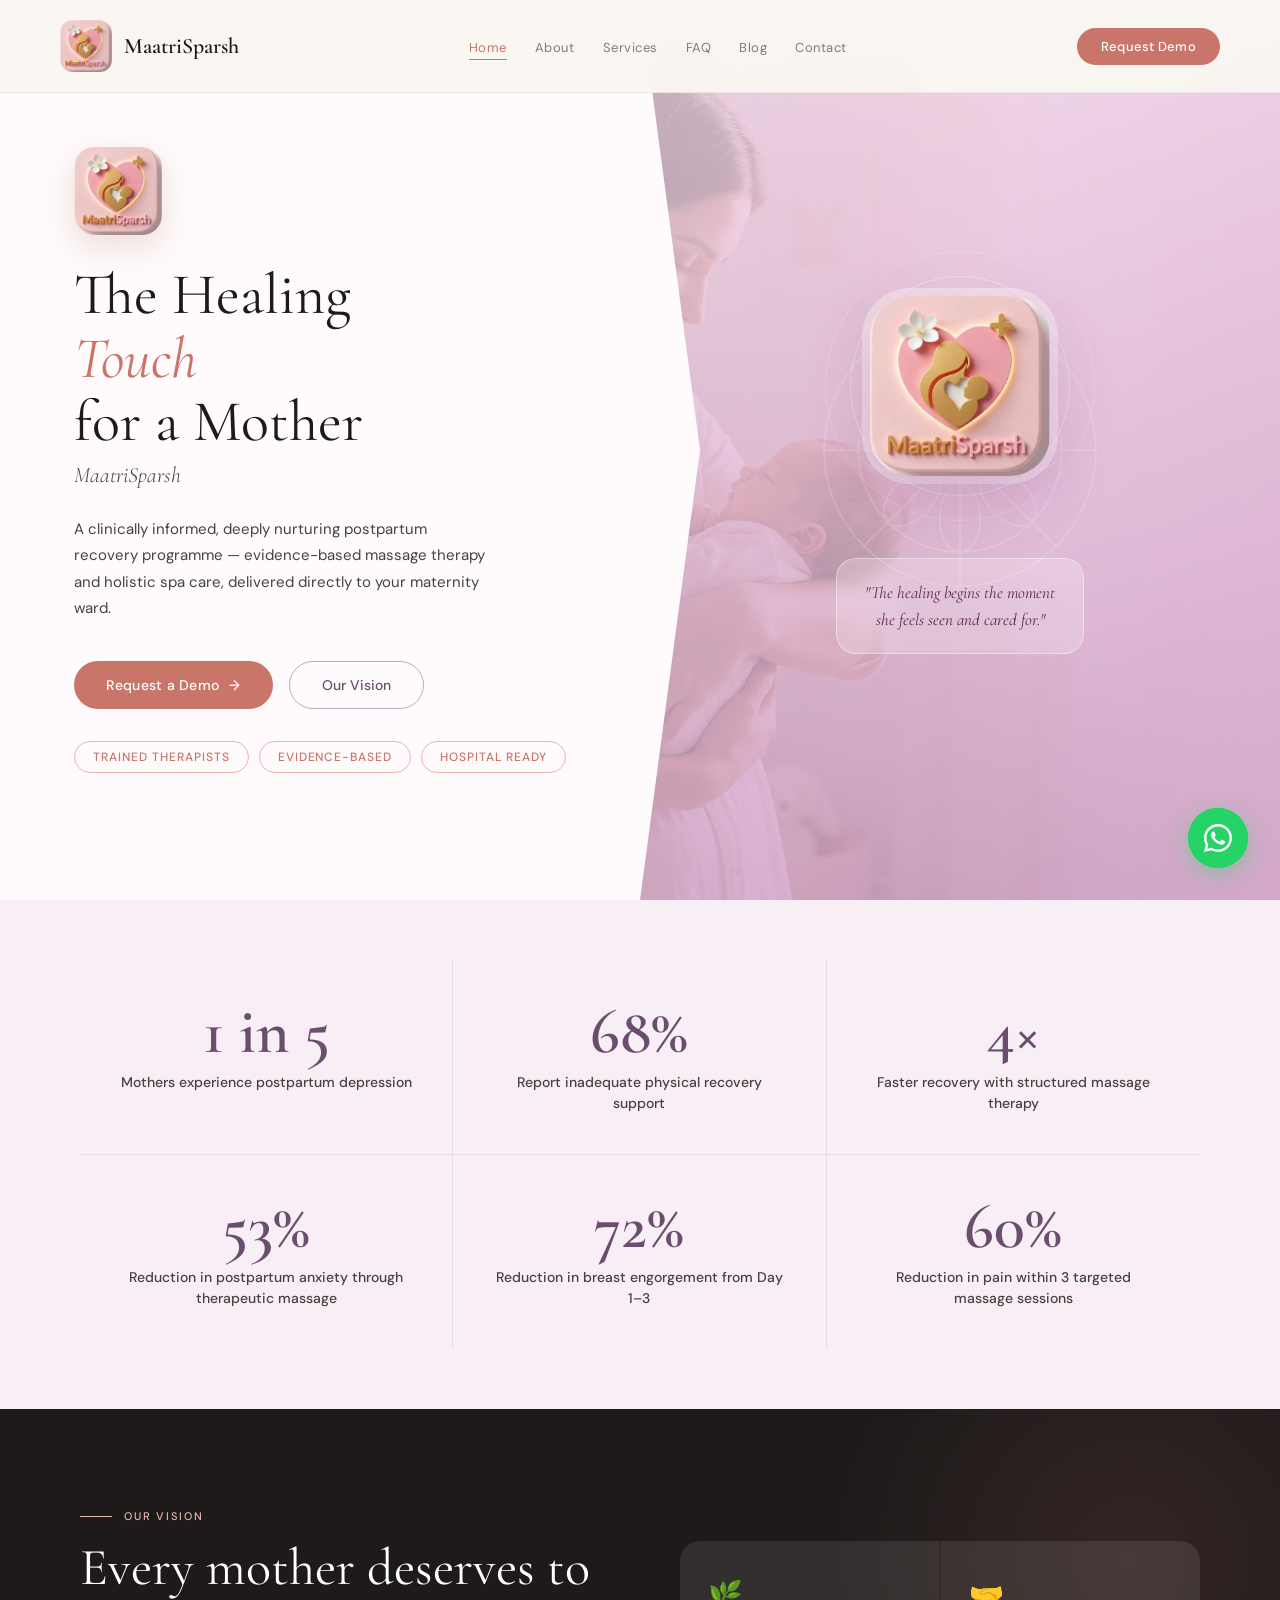
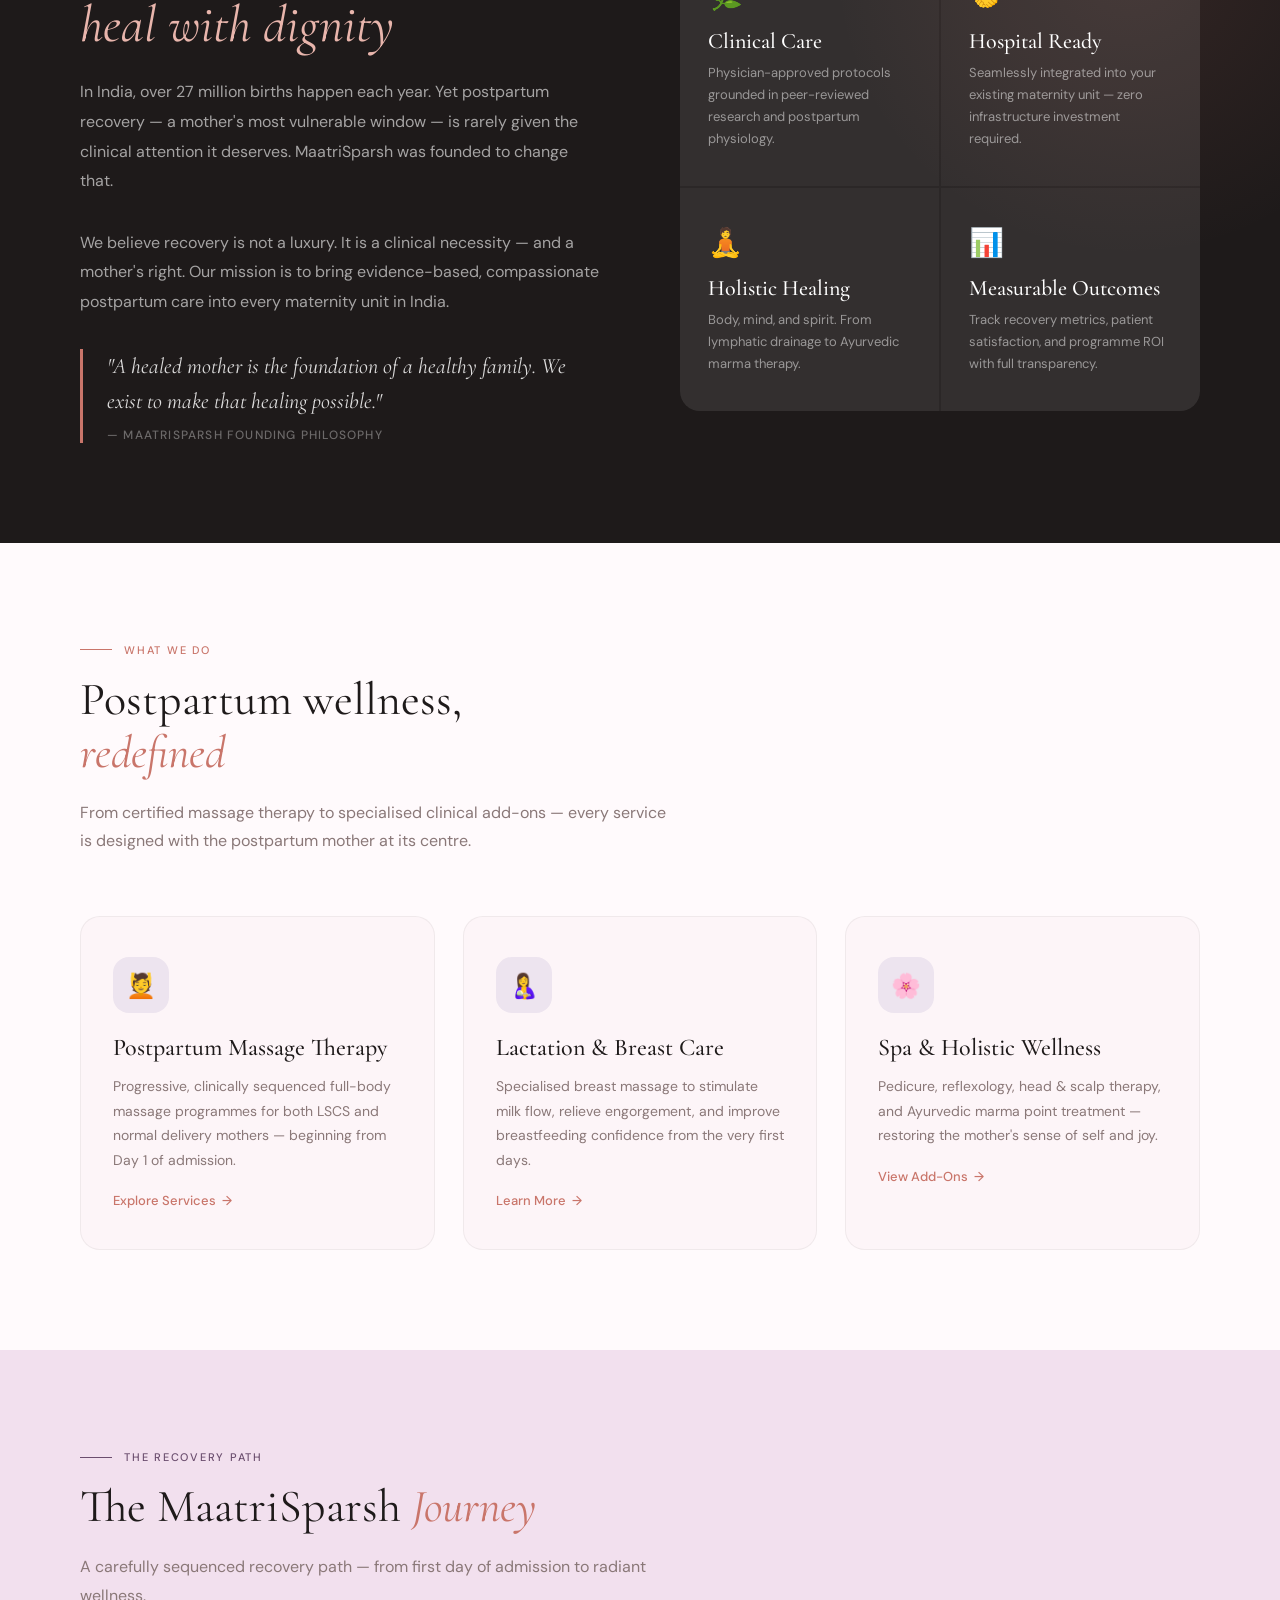
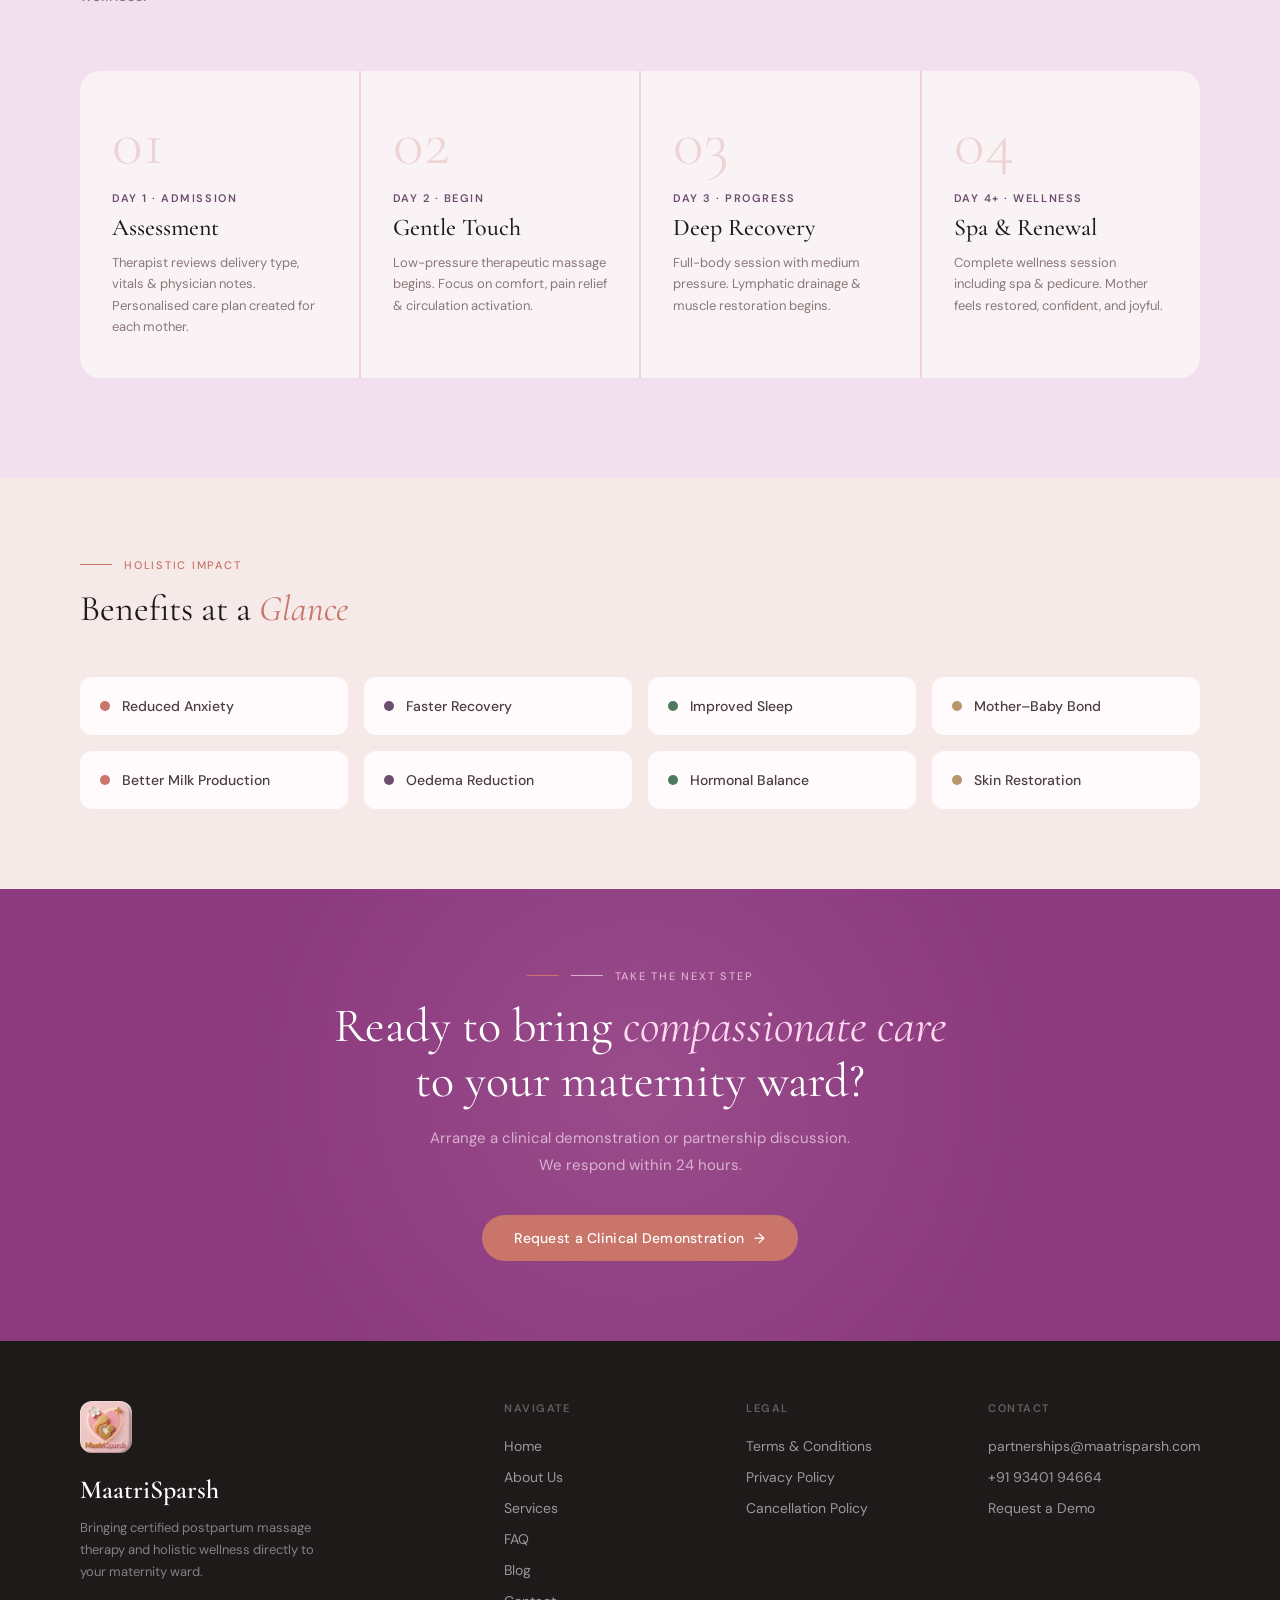
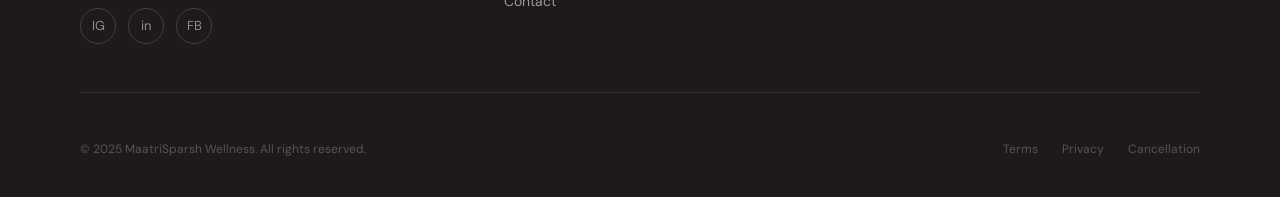
==== index.html @ 027df2d5 "added new  pages, contact, social media,FAQ, blog, etc 19-04-2026" ====
<!DOCTYPE html>
<html lang="en">
<head>
<meta charset="UTF-8">
<meta name="viewport" content="width=device-width, initial-scale=1.0">
<meta name="description" content="MaatriSparsh brings certified postpartum massage therapy to your maternity ward. Evidence-based, physician-approved, hospital-ready.">
<title>MaatriSparsh — The Healing Touch for a Mother</title>
<link href="https://fonts.googleapis.com/css2?family=Cormorant+Garamond:ital,wght@0,300;0,400;0,500;0,600;1,300;1,400&family=DM+Sans:wght@300;400;500&display=swap" rel="stylesheet">
<link rel="stylesheet" href="shared.css">
<style>
  /* ─── HERO ─── */
  .hero {
    min-height: 100vh;
    display: grid;
    grid-template-columns: 1fr 1fr;
    position: relative;
    overflow: hidden;
  }

  .hero-left {
    background: var(--warm-white);
    display: flex;
    align-items: center;
    justify-content: center;
    padding: 100px 60px 80px;
    position: relative;
    z-index: 2;
  }

  .hero-left::after {
    content: '';
    position: absolute;
    right: -60px; top: 0;
    width: 120px; height: 100%;
    background: var(--warm-white);
    clip-path: polygon(0 0, 50% 0, 100% 50%, 50% 100%, 0 100%);
    z-index: 3;
  }

  .hero-right {
    background: linear-gradient(160deg, #F5DEF0 0%, #E8C8E0 40%, #D4A8CC 100%);
    position: relative;
    overflow: hidden;
    display: flex;
    align-items: center;
    justify-content: center;
  }

  .hero-right-photo {
    position: absolute; inset: 0;
    width: 100%; height: 100%;
    object-fit: cover;
    object-position: center top;
    opacity: 0.22;
    mix-blend-mode: multiply;
  }

  .hero-right-content {
    position: relative;
    z-index: 2;
    display: flex;
    flex-direction: column;
    align-items: center;
    justify-content: center;
    gap: 32px;
    padding: 60px 40px;
    text-align: center;
  }

  .hero-logo-showcase {
    position: relative;
    display: flex;
    align-items: center;
    justify-content: center;
    width: 280px; height: 280px;
  }

  .hero-logo-large {
    width: 180px; height: 180px;
    border-radius: 40px;
    object-fit: cover;
    position: relative; z-index: 3;
    box-shadow: 0 20px 60px rgba(139,58,126,0.3), 0 0 0 8px rgba(255,255,255,0.4);
    animation: breathe 4s ease-in-out infinite;
  }

  .hero-logo-ring {
    position: absolute;
    border-radius: 50%;
    border: 1px solid rgba(255,255,255,0.35);
    animation: breathe 4s ease-in-out infinite;
  }
  .ring-1 { width: 220px; height: 220px; animation-delay: 0.5s; }
  .ring-2 { width: 270px; height: 270px; border-color: rgba(255,255,255,0.18); animation-delay: 1s; }

  .hero-logo-glow {
    position: absolute;
    width: 200px; height: 200px;
    border-radius: 50%;
    background: rgba(255,255,255,0.2);
    filter: blur(20px);
    z-index: 1;
  }

  @keyframes breathe {
    0%, 100% { transform: scale(1); }
    50% { transform: scale(1.04); }
  }

  .hero-right-quote {
    background: rgba(255,255,255,0.22);
    border: 1px solid rgba(255,255,255,0.4);
    border-radius: 20px;
    padding: 20px 28px;
    max-width: 320px;
    backdrop-filter: blur(8px);
  }

  .hero-icon-text {
    font-family: 'Cormorant Garamond', serif;
    font-size: 17px;
    font-style: italic;
    color: rgba(80,20,70,0.9);
    line-height: 1.6;
  }

  .hero-floral-deco {
    position: absolute;
    width: 340px; height: 340px;
    top: 50%; left: 50%;
    transform: translate(-50%, -50%);
    pointer-events: none;
    animation: spin-slow 40s linear infinite;
    z-index: 1;
  }

  @keyframes spin-slow {
    from { transform: translate(-50%, -50%) rotate(0deg); }
    to   { transform: translate(-50%, -50%) rotate(360deg); }
  }

  .hero-badge {
    display: inline-flex;
    align-items: center;
    gap: 8px;
    background: var(--gold-light);
    border: 1px solid var(--gold);
    border-radius: 100px;
    padding: 6px 16px;
    font-size: 11px;
    font-weight: 500;
    letter-spacing: 0.12em;
    text-transform: uppercase;
    color: var(--gold);
    margin-bottom: 28px;
    opacity: 0;
    animation: fadeUp 0.8s 0.2s forwards;
  }

  .badge-dot {
    width: 6px; height: 6px;
    border-radius: 50%;
    background: var(--gold);
    animation: pulse-dot 2s ease-in-out infinite;
  }

  @keyframes pulse-dot {
    0%, 100% { opacity: 1; transform: scale(1); }
    50% { opacity: 0.5; transform: scale(0.7); }
  }

  .hero-title {
    font-family: 'Cormorant Garamond', serif;
    font-size: 58px;
    font-weight: 400;
    line-height: 1.1;
    color: var(--ink);
    margin-bottom: 8px;
    opacity: 0;
    animation: fadeUp 0.8s 0.4s forwards;
  }
  .hero-title em { font-style: italic; color: var(--rose); }

  .hero-subtitle {
    font-family: 'Cormorant Garamond', serif;
    font-size: 22px;
    font-weight: 300;
    font-style: italic;
    color: var(--ink-soft);
    margin-bottom: 28px;
    opacity: 0;
    animation: fadeUp 0.8s 0.6s forwards;
  }

  .hero-desc {
    font-size: 15px;
    line-height: 1.75;
    color: var(--ink-soft);
    max-width: 420px;
    margin-bottom: 40px;
    opacity: 0;
    animation: fadeUp 0.8s 0.8s forwards;
  }

  .hero-actions {
    display: flex;
    gap: 16px;
    flex-wrap: wrap;
    opacity: 0;
    animation: fadeUp 0.8s 0.9s forwards;
    margin-bottom: 32px;
  }

  .btn-primary {
    display: inline-flex;
    align-items: center;
    gap: 10px;
    background: var(--rose);
    color: white;
    border-radius: 100px;
    padding: 14px 32px;
    font-size: 14px;
    font-weight: 500;
    text-decoration: none;
    transition: all 0.3s;
    letter-spacing: 0.02em;
  }
  .btn-primary:hover {
    background: #b3635a;
    transform: translateY(-2px);
    box-shadow: 0 12px 32px rgba(201,117,106,0.35);
  }

  .btn-outline {
    display: inline-flex;
    align-items: center;
    gap: 10px;
    background: transparent;
    color: var(--plum);
    border: 1px solid var(--plum-mid);
    border-radius: 100px;
    padding: 14px 32px;
    font-size: 14px;
    font-weight: 500;
    text-decoration: none;
    transition: all 0.3s;
  }
  .btn-outline:hover {
    background: var(--plum-light);
    border-color: var(--plum);
  }

  .hero-tags {
    display: flex;
    gap: 10px;
    flex-wrap: wrap;
    opacity: 0;
    animation: fadeUp 0.8s 1s forwards;
  }

  .tag {
    border: 1px solid var(--rose-mid);
    border-radius: 100px;
    padding: 7px 18px;
    font-size: 12px;
    letter-spacing: 0.08em;
    color: var(--rose);
    font-weight: 500;
    text-transform: uppercase;
  }

  @keyframes fadeUp {
    from { opacity: 0; transform: translateY(20px); }
    to   { opacity: 1; transform: translateY(0); }
  }

  /* ─── STATS ─── */
  .stats-band {
    background: #F8EEF5;
    padding: 60px 80px;
    display: grid;
    grid-template-columns: repeat(3, 1fr);
  }

  .stats-band-item {
    padding: 40px;
    border-right: 1px solid rgba(107,78,110,0.12);
    text-align: center;
  }
  .stats-band-item:nth-child(3n) { border-right: none; }
  .stats-band-item:nth-child(n+4) { border-top: 1px solid rgba(107,78,110,0.12); }

  .stat-num {
    font-family: 'Cormorant Garamond', serif;
    font-size: 64px;
    font-weight: 600;
    color: var(--plum);
    line-height: 1;
    display: block;
  }

  .stat-label {
    font-size: 14px;
    color: var(--ink-soft);
    margin-top: 8px;
    line-height: 1.5;
    font-weight: 500;
  }

  /* ─── VISION ─── */
  .vision-section {
    background: var(--ink);
    padding: 100px 80px;
    position: relative;
    overflow: hidden;
  }

  .vision-section::before {
    content: '';
    position: absolute;
    top: -150px; right: -150px;
    width: 600px; height: 600px;
    border-radius: 50%;
    background: radial-gradient(circle, rgba(201,117,106,0.12) 0%, transparent 70%);
    pointer-events: none;
  }

  .vision-inner {
    display: grid;
    grid-template-columns: 1fr 1fr;
    gap: 80px;
    align-items: center;
    position: relative;
    z-index: 2;
  }

  .vision-section .section-label { color: var(--rose-mid); }
  .vision-section .section-label::before { background: var(--rose-mid); }

  .vision-heading {
    font-family: 'Cormorant Garamond', serif;
    font-size: 52px;
    font-weight: 400;
    line-height: 1.1;
    color: white;
    margin-bottom: 24px;
  }
  .vision-heading em { font-style: italic; color: var(--rose-mid); }

  .vision-text {
    font-size: 16px;
    line-height: 1.85;
    color: rgba(255,255,255,0.6);
    margin-bottom: 32px;
  }

  .vision-quote {
    border-left: 3px solid var(--rose);
    padding-left: 24px;
    margin-top: 32px;
  }

  .vision-quote-text {
    font-family: 'Cormorant Garamond', serif;
    font-size: 22px;
    font-style: italic;
    color: rgba(255,255,255,0.85);
    line-height: 1.6;
    margin-bottom: 8px;
  }

  .vision-quote-attr {
    font-size: 12px;
    letter-spacing: 0.1em;
    text-transform: uppercase;
    color: rgba(255,255,255,0.35);
    font-weight: 500;
  }

  .vision-pillars {
    display: grid;
    grid-template-columns: 1fr 1fr;
    gap: 2px;
    background: rgba(255,255,255,0.06);
    border-radius: 20px;
    overflow: hidden;
  }

  .pillar-card {
    background: rgba(255,255,255,0.04);
    padding: 36px 28px;
    transition: background 0.3s;
  }
  .pillar-card:hover { background: rgba(255,255,255,0.08); }

  .pillar-icon {
    font-size: 28px;
    margin-bottom: 14px;
    display: block;
  }

  .pillar-title {
    font-family: 'Cormorant Garamond', serif;
    font-size: 22px;
    font-weight: 500;
    color: white;
    margin-bottom: 8px;
  }

  .pillar-text {
    font-size: 13px;
    line-height: 1.7;
    color: rgba(255,255,255,0.5);
  }

  /* ─── WHAT WE DO ─── */
  .what-we-do {
    background: var(--warm-white);
    padding: 100px 80px;
  }

  .what-grid {
    display: grid;
    grid-template-columns: repeat(3, 1fr);
    gap: 28px;
    margin-top: 60px;
  }

  .what-card {
    background: var(--cream);
    border-radius: 20px;
    padding: 40px 32px;
    border: 1px solid rgba(0,0,0,0.05);
    transition: all 0.4s cubic-bezier(0.34, 1.56, 0.64, 1);
    position: relative;
    overflow: hidden;
  }

  .what-card::before {
    content: '';
    position: absolute;
    top: 0; left: 0; right: 0;
    height: 4px;
    background: linear-gradient(90deg, var(--rose), var(--plum));
    opacity: 0;
    transition: opacity 0.3s;
  }

  .what-card:hover { transform: translateY(-8px); box-shadow: 0 24px 48px rgba(107,78,110,0.12); }
  .what-card:hover::before { opacity: 1; }

  .what-icon {
    width: 56px; height: 56px;
    border-radius: 16px;
    background: var(--plum-light);
    display: flex;
    align-items: center;
    justify-content: center;
    font-size: 24px;
    margin-bottom: 20px;
  }

  .what-title {
    font-family: 'Cormorant Garamond', serif;
    font-size: 24px;
    font-weight: 500;
    color: var(--ink);
    margin-bottom: 12px;
  }

  .what-text {
    font-size: 14px;
    line-height: 1.75;
    color: var(--ink-muted);
    margin-bottom: 20px;
  }

  .what-link {
    font-size: 13px;
    font-weight: 500;
    color: var(--rose);
    text-decoration: none;
    display: flex;
    align-items: center;
    gap: 6px;
    transition: gap 0.2s;
  }
  .what-link:hover { gap: 10px; }

  /* ─── JOURNEY ─── */
  .journey-section {
    background: #F2E0EE;
    padding: 100px 80px;
  }

  .journey-section .section-label { color: var(--plum); }
  .journey-section .section-label::before { background: var(--plum); }

  .journey-steps {
    margin-top: 60px;
    display: grid;
    grid-template-columns: repeat(4, 1fr);
    gap: 2px;
    background: rgba(201,117,106,0.12);
    border-radius: 20px;
    overflow: hidden;
  }

  .journey-step {
    background: rgba(255,255,255,0.72);
    padding: 40px 32px;
    transition: background 0.3s;
  }
  .journey-step:hover { background: rgba(255,255,255,0.9); }

  .step-num {
    font-family: 'Cormorant Garamond', serif;
    font-size: 64px;
    font-weight: 300;
    color: rgba(201,117,106,0.25);
    line-height: 1;
    margin-bottom: 16px;
  }

  .step-day {
    font-size: 11px;
    letter-spacing: 0.14em;
    text-transform: uppercase;
    color: var(--plum);
    font-weight: 600;
    margin-bottom: 8px;
  }

  .step-title {
    font-family: 'Cormorant Garamond', serif;
    font-size: 24px;
    color: var(--ink);
    font-weight: 500;
    margin-bottom: 10px;
  }

  .step-text {
    font-size: 13px;
    line-height: 1.65;
    color: var(--ink-muted);
  }

  /* ─── BENEFITS CHIPS ─── */
  .benefits-section {
    background: var(--rose-light);
    padding: 80px;
  }

  .benefits-row {
    display: grid;
    grid-template-columns: repeat(4, 1fr);
    gap: 16px;
    margin-top: 48px;
  }

  .benefit-chip {
    background: var(--warm-white);
    border-radius: 12px;
    padding: 20px;
    display: flex;
    align-items: center;
    gap: 12px;
    transition: transform 0.3s;
  }
  .benefit-chip:hover { transform: scale(1.03); }

  .chip-dot {
    width: 10px; height: 10px;
    border-radius: 50%;
    flex-shrink: 0;
  }
  .chip-dot.rose { background: var(--rose); }
  .chip-dot.plum { background: var(--plum); }
  .chip-dot.green { background: var(--green-soft); }
  .chip-dot.gold { background: var(--gold); }

  .chip-label {
    font-size: 14px;
    font-weight: 500;
    color: var(--ink-soft);
  }

  /* ─── MINI CTA ─── */
  .mini-cta {
    background: #8B3A7E;
    padding: 80px;
    text-align: center;
    position: relative;
    overflow: hidden;
  }

  .mini-cta::before {
    content: '';
    position: absolute;
    top: -200px; left: 50%;
    transform: translateX(-50%);
    width: 800px; height: 800px;
    border-radius: 50%;
    background: radial-gradient(circle, rgba(255,200,230,0.12) 0%, transparent 70%);
    pointer-events: none;
  }

  .mini-cta-heading {
    font-family: 'Cormorant Garamond', serif;
    font-size: 48px;
    font-weight: 400;
    color: white;
    line-height: 1.15;
    margin-bottom: 16px;
  }
  .mini-cta-heading em { font-style: italic; color: #FFD6F0; }

  .mini-cta-text {
    font-size: 15px;
    color: rgba(255,235,248,0.65);
    max-width: 440px;
    margin: 0 auto 36px;
    line-height: 1.8;
  }

  /* ─── RESPONSIVE ─── */
  @media (max-width: 900px) {
    .hero { grid-template-columns: 1fr; }
    .hero-right { display: none; }
    .stats-band { grid-template-columns: 1fr 1fr; padding: 40px 20px; }
    .vision-inner { grid-template-columns: 1fr; gap: 40px; }
    .what-grid { grid-template-columns: 1fr; gap: 20px; }
    .journey-steps { grid-template-columns: 1fr 1fr; }
    .benefits-row { grid-template-columns: 1fr 1fr; }
    .benefits-section { padding: 60px 32px; }
    .mini-cta { padding: 60px 32px; }
    .vision-section { padding: 60px 32px; }
  }

  @media (max-width: 600px) {
    .hero-left { padding: 100px 24px 60px; min-height: 100vh; }
    .hero-title { font-size: 40px; }
    .hero-subtitle { font-size: 18px; }
    .stats-band { grid-template-columns: 1fr; padding: 0; }
    .stats-band-item { border-right: none; border-bottom: 1px solid rgba(107,78,110,0.12); padding: 32px 24px; }
    .stat-num { font-size: 52px; }
    .vision-heading { font-size: 36px; }
    .vision-pillars { grid-template-columns: 1fr; }
    .what-grid { grid-template-columns: 1fr; }
    .journey-steps { grid-template-columns: 1fr; }
    .benefits-row { grid-template-columns: 1fr 1fr; }
    .mini-cta-heading { font-size: 32px; }
    .benefits-section { padding: 56px 20px; }
    .mini-cta { padding: 56px 20px; }
  }
</style>
</head>
<body data-page="index">

<!-- HERO -->
<section class="hero" style="padding:0;">
  <div class="hero-left">
    <div>
      <img src="images/logo.jpg" alt="MaatriSparsh" style="height:88px;width:88px;border-radius:20px;object-fit:cover;margin-bottom:28px;display:block;box-shadow:0 12px 32px rgba(184,149,106,0.25);">
      <!-- <div class="hero-badge"><span class="badge-dot"></span>Hospital Partnership Programme</div> -->
      <h1 class="hero-title">The Healing<br><em>Touch</em><br>for a Mother</h1>
      <p class="hero-subtitle">MaatriSparsh</p>
      <p class="hero-desc">A clinically informed, deeply nurturing postpartum recovery programme — evidence-based massage therapy and holistic spa care, delivered directly to your maternity ward.</p>
      <div class="hero-actions">
        <a href="contact.html" class="btn-primary">Request a Demo <span>→</span></a>
        <a href="about.html" class="btn-outline">Our Vision</a>
      </div>
      <div class="hero-tags">
        <span class="tag">Trained Therapists</span>
        <span class="tag">Evidence-Based</span>
        <span class="tag">Hospital Ready</span>
      </div>
    </div>
  </div>
  <div class="hero-right">
    <img src="images/hero.jpg" alt="" class="hero-right-photo">
    <div class="hero-right-content">
      <div class="hero-logo-showcase">
        <div class="hero-logo-glow"></div>
        <img src="images/logo.jpg" alt="MaatriSparsh" class="hero-logo-large">
        <div class="hero-logo-ring ring-1"></div>
        <div class="hero-logo-ring ring-2"></div>
      </div>
      <div class="hero-right-quote">
        <p class="hero-icon-text">"The healing begins the moment<br>she feels seen and cared for."</p>
      </div>
      <svg class="hero-floral-deco" viewBox="0 0 200 200" xmlns="http://www.w3.org/2000/svg" aria-hidden="true">
        <g opacity="0.18" fill="none" stroke="rgba(255,255,255,0.9)" stroke-width="1">
          <circle cx="100" cy="100" r="80"/>
          <circle cx="100" cy="100" r="60"/>
          <line x1="100" y1="20" x2="100" y2="180"/>
          <line x1="20" y1="100" x2="180" y2="100"/>
          <line x1="43" y1="43" x2="157" y2="157"/>
          <line x1="157" y1="43" x2="43" y2="157"/>
          <ellipse cx="100" cy="60" rx="12" ry="20" transform="rotate(0 100 100)"/>
          <ellipse cx="100" cy="60" rx="12" ry="20" transform="rotate(45 100 100)"/>
          <ellipse cx="100" cy="60" rx="12" ry="20" transform="rotate(90 100 100)"/>
          <ellipse cx="100" cy="60" rx="12" ry="20" transform="rotate(135 100 100)"/>
          <ellipse cx="100" cy="60" rx="12" ry="20" transform="rotate(180 100 100)"/>
          <ellipse cx="100" cy="60" rx="12" ry="20" transform="rotate(225 100 100)"/>
          <ellipse cx="100" cy="60" rx="12" ry="20" transform="rotate(270 100 100)"/>
          <ellipse cx="100" cy="60" rx="12" ry="20" transform="rotate(315 100 100)"/>
        </g>
      </svg>
    </div>
  </div>
</section>

<!-- STATS -->
<div class="stats-band">
  <div class="stats-band-item reveal"><span class="stat-num">1 in 5</span><div class="stat-label">Mothers experience postpartum depression</div></div>
  <div class="stats-band-item reveal"><span class="stat-num">68%</span><div class="stat-label">Report inadequate physical recovery support</div></div>
  <div class="stats-band-item reveal"><span class="stat-num">4×</span><div class="stat-label">Faster recovery with structured massage therapy</div></div>
  <div class="stats-band-item reveal"><span class="stat-num">53%</span><div class="stat-label">Reduction in postpartum anxiety through therapeutic massage</div></div>
  <div class="stats-band-item reveal"><span class="stat-num">72%</span><div class="stat-label">Reduction in breast engorgement from Day 1–3</div></div>
  <div class="stats-band-item reveal"><span class="stat-num">60%</span><div class="stat-label">Reduction in pain within 3 targeted massage sessions</div></div>
</div>

<!-- VISION -->
<section class="vision-section">
  <div class="vision-inner">
    <div>
      <div class="section-label reveal">Our Vision</div>
      <h2 class="vision-heading reveal">Every mother deserves to <em>heal with dignity</em></h2>
      <p class="vision-text reveal">In India, over 27 million births happen each year. Yet postpartum recovery — a mother's most vulnerable window — is rarely given the clinical attention it deserves. MaatriSparsh was founded to change that.</p>
      <p class="vision-text reveal">We believe recovery is not a luxury. It is a clinical necessity — and a mother's right. Our mission is to bring evidence-based, compassionate postpartum care into every maternity unit in India.</p>
      <div class="vision-quote reveal">
        <p class="vision-quote-text">"A healed mother is the foundation of a healthy family. We exist to make that healing possible."</p>
        <p class="vision-quote-attr">— MaatriSparsh Founding Philosophy</p>
      </div>
    </div>
    <div class="vision-pillars reveal">
      <div class="pillar-card">
        <span class="pillar-icon">🌿</span>
        <div class="pillar-title">Clinical Care</div>
        <p class="pillar-text">Physician-approved protocols grounded in peer-reviewed research and postpartum physiology.</p>
      </div>
      <div class="pillar-card">
        <span class="pillar-icon">🤝</span>
        <div class="pillar-title">Hospital Ready</div>
        <p class="pillar-text">Seamlessly integrated into your existing maternity unit — zero infrastructure investment required.</p>
      </div>
      <div class="pillar-card">
        <span class="pillar-icon">🧘</span>
        <div class="pillar-title">Holistic Healing</div>
        <p class="pillar-text">Body, mind, and spirit. From lymphatic drainage to Ayurvedic marma therapy.</p>
      </div>
      <div class="pillar-card">
        <span class="pillar-icon">📊</span>
        <div class="pillar-title">Measurable Outcomes</div>
        <p class="pillar-text">Track recovery metrics, patient satisfaction, and programme ROI with full transparency.</p>
      </div>
    </div>
  </div>
</section>

<!-- WHAT WE DO -->
<section class="what-we-do">
  <div class="section-label reveal">What We Do</div>
  <h2 class="section-heading reveal">Postpartum wellness,<br><em>redefined</em></h2>
  <p class="section-lead reveal">From certified massage therapy to specialised clinical add-ons — every service is designed with the postpartum mother at its centre.</p>

  <div class="what-grid">
    <div class="what-card reveal">
      <div class="what-icon">💆</div>
      <div class="what-title">Postpartum Massage Therapy</div>
      <p class="what-text">Progressive, clinically sequenced full-body massage programmes for both LSCS and normal delivery mothers — beginning from Day 1 of admission.</p>
      <a href="services.html" class="what-link">Explore Services <span>→</span></a>
    </div>
    <div class="what-card reveal">
      <div class="what-icon">🤱</div>
      <div class="what-title">Lactation & Breast Care</div>
      <p class="what-text">Specialised breast massage to stimulate milk flow, relieve engorgement, and improve breastfeeding confidence from the very first days.</p>
      <a href="services.html#addons" class="what-link">Learn More <span>→</span></a>
    </div>
    <div class="what-card reveal">
      <div class="what-icon">🌸</div>
      <div class="what-title">Spa & Holistic Wellness</div>
      <p class="what-text">Pedicure, reflexology, head & scalp therapy, and Ayurvedic marma point treatment — restoring the mother's sense of self and joy.</p>
      <a href="services.html#addons" class="what-link">View Add-Ons <span>→</span></a>
    </div>
  </div>
</section>

<!-- JOURNEY -->
<section class="journey-section">
  <div class="section-label reveal">The Recovery Path</div>
  <h2 class="section-heading reveal">The MaatriSparsh <em>Journey</em></h2>
  <p class="section-lead reveal">A carefully sequenced recovery path — from first day of admission to radiant wellness.</p>

  <div class="journey-steps">
    <div class="journey-step reveal">
      <div class="step-num">01</div>
      <div class="step-day">Day 1 · Admission</div>
      <div class="step-title">Assessment</div>
      <p class="step-text">Therapist reviews delivery type, vitals & physician notes. Personalised care plan created for each mother.</p>
    </div>
    <div class="journey-step reveal">
      <div class="step-num">02</div>
      <div class="step-day">Day 2 · Begin</div>
      <div class="step-title">Gentle Touch</div>
      <p class="step-text">Low-pressure therapeutic massage begins. Focus on comfort, pain relief & circulation activation.</p>
    </div>
    <div class="journey-step reveal">
      <div class="step-num">03</div>
      <div class="step-day">Day 3 · Progress</div>
      <div class="step-title">Deep Recovery</div>
      <p class="step-text">Full-body session with medium pressure. Lymphatic drainage & muscle restoration begins.</p>
    </div>
    <div class="journey-step reveal">
      <div class="step-num">04</div>
      <div class="step-day">Day 4+ · Wellness</div>
      <div class="step-title">Spa & Renewal</div>
      <p class="step-text">Complete wellness session including spa & pedicure. Mother feels restored, confident, and joyful.</p>
    </div>
  </div>
</section>

<!-- BENEFITS -->
<section class="benefits-section">
  <div class="section-label reveal">Holistic Impact</div>
  <h2 class="section-heading reveal" style="font-size:36px;">Benefits at a <em>Glance</em></h2>
  <div class="benefits-row">
    <div class="benefit-chip reveal"><div class="chip-dot rose"></div><span class="chip-label">Reduced Anxiety</span></div>
    <div class="benefit-chip reveal"><div class="chip-dot plum"></div><span class="chip-label">Faster Recovery</span></div>
    <div class="benefit-chip reveal"><div class="chip-dot green"></div><span class="chip-label">Improved Sleep</span></div>
    <div class="benefit-chip reveal"><div class="chip-dot gold"></div><span class="chip-label">Mother–Baby Bond</span></div>
    <div class="benefit-chip reveal"><div class="chip-dot rose"></div><span class="chip-label">Better Milk Production</span></div>
    <div class="benefit-chip reveal"><div class="chip-dot plum"></div><span class="chip-label">Oedema Reduction</span></div>
    <div class="benefit-chip reveal"><div class="chip-dot green"></div><span class="chip-label">Hormonal Balance</span></div>
    <div class="benefit-chip reveal"><div class="chip-dot gold"></div><span class="chip-label">Skin Restoration</span></div>
  </div>
</section>

<!-- MINI CTA -->
<section class="mini-cta" style="position:relative;z-index:1;">
  <div class="section-label reveal" style="color:rgba(255,220,240,0.7);justify-content:center;">
    <span style="background:rgba(255,220,240,0.7);height:1px;width:32px;"></span>
    Take the Next Step
  </div>
  <h2 class="mini-cta-heading reveal">Ready to bring <em>compassionate care</em><br>to your maternity ward?</h2>
  <p class="mini-cta-text reveal">Arrange a clinical demonstration or partnership discussion. We respond within 24 hours.</p>
  <a href="contact.html" class="btn-primary reveal" style="display:inline-flex;">Request a Clinical Demonstration <span>→</span></a>
</section>

<script src="shared.js"></script>
</body>
</html>
---- shared.css ----
/* ─── MAATRISPARSH SHARED STYLES ─── */
@import url('https://fonts.googleapis.com/css2?family=Cormorant+Garamond:ital,wght@0,300;0,400;0,500;0,600;1,300;1,400&family=DM+Sans:wght@300;400;500&display=swap');

*, *::before, *::after { box-sizing: border-box; margin: 0; padding: 0; }

:root {
  --rose: #C9756A;
  --rose-light: #F5EAE7;
  --rose-mid: #E8B5AC;
  --plum: #6B4E6E;
  --plum-light: #EDE4EF;
  --plum-mid: #C2A8C5;
  --cream: #FDF5F8;
  --warm-white: #FFFAFC;
  --ink: #1E1A1A;
  --ink-soft: #4A3F3F;
  --ink-muted: #8A7878;
  --gold: #B8956A;
  --gold-light: #F5EDD9;
  --green-soft: #4E7A5F;
  --green-light: #E6F0EA;
}

html { scroll-behavior: smooth; }

body {
  font-family: 'DM Sans', sans-serif;
  background: var(--cream);
  color: var(--ink);
  overflow-x: hidden;
}

/* ─── NAV ─── */
nav {
  position: fixed;
  top: 0; left: 0; right: 0;
  z-index: 100;
  padding: 20px 60px;
  display: flex;
  align-items: center;
  justify-content: space-between;
  background: rgba(250,247,242,0.94);
  backdrop-filter: blur(14px);
  border-bottom: 1px solid rgba(0,0,0,0.06);
  animation: navSlide 0.6s 0.2s both;
}

@keyframes navSlide {
  from { transform: translateY(-100%); opacity: 0; }
  to   { transform: translateY(0);    opacity: 1; }
}

.nav-brand {
  display: flex;
  align-items: center;
  gap: 12px;
  text-decoration: none;
}

.nav-logo {
  height: 52px; width: 52px;
  border-radius: 12px;
  object-fit: cover;
}

.nav-brand-name {
  font-family: 'Cormorant Garamond', serif;
  font-size: 22px;
  font-weight: 600;
  color: var(--ink);
}

.nav-links {
  display: flex;
  gap: 28px;
  list-style: none;
  align-items: center;
}

.nav-links a {
  font-size: 13px;
  color: var(--ink-muted);
  text-decoration: none;
  letter-spacing: 0.04em;
  transition: color 0.2s;
  position: relative;
  padding-bottom: 2px;
}

.nav-links a::after {
  content: '';
  position: absolute;
  bottom: -2px; left: 0;
  width: 0; height: 1px;
  background: var(--rose);
  transition: width 0.3s;
}

.nav-links a:hover { color: var(--rose); }
.nav-links a:hover::after { width: 100%; }
.nav-links a.active { color: var(--rose); }
.nav-links a.active::after { width: 100%; }

.nav-cta {
  background: var(--rose);
  color: white;
  border-radius: 100px;
  padding: 10px 24px;
  font-size: 13px;
  font-weight: 500;
  text-decoration: none;
  transition: all 0.2s;
  letter-spacing: 0.02em;
}

.nav-cta:hover {
  background: #b3635a;
  transform: translateY(-1px);
  box-shadow: 0 8px 24px rgba(201,117,106,0.3);
}

/* ─── HAMBURGER ─── */
.nav-hamburger {
  display: none;
  flex-direction: column;
  justify-content: center;
  gap: 5px;
  width: 36px; height: 36px;
  background: none;
  border: none;
  cursor: pointer;
  padding: 4px;
  border-radius: 8px;
  transition: background 0.2s;
}
.nav-hamburger:hover { background: var(--rose-light); }
.nav-hamburger span {
  display: block;
  width: 22px; height: 2px;
  background: var(--ink);
  border-radius: 2px;
}

/* ─── MOBILE DRAWER ─── */
.mobile-drawer-overlay {
  display: none;
  position: fixed; inset: 0;
  background: rgba(30,26,26,0.45);
  z-index: 199;
  backdrop-filter: blur(2px);
  opacity: 0;
  transition: opacity 0.3s;
}
.mobile-drawer-overlay.open { display: block; opacity: 1; }

.mobile-drawer {
  position: fixed;
  top: 0; right: 0; bottom: 0;
  width: 300px; max-width: 85vw;
  background: var(--warm-white);
  z-index: 200;
  transform: translateX(100%);
  transition: transform 0.35s cubic-bezier(0.4,0,0.2,1);
  box-shadow: -8px 0 40px rgba(0,0,0,0.12);
}
.mobile-drawer.open { transform: translateX(0); }

.mobile-drawer-inner {
  padding: 24px;
  display: flex;
  flex-direction: column;
  height: 100%;
  overflow-y: auto;
}

.mobile-drawer-close {
  align-self: flex-end;
  width: 36px; height: 36px;
  border-radius: 50%;
  border: 1px solid rgba(0,0,0,0.1);
  background: none;
  font-size: 16px;
  color: var(--ink-muted);
  cursor: pointer;
  display: flex;
  align-items: center;
  justify-content: center;
  margin-bottom: 28px;
}

.mobile-nav-links {
  display: flex;
  flex-direction: column;
  gap: 4px;
  flex: 1;
}

.mob-link {
  display: block;
  padding: 14px 16px;
  border-radius: 12px;
  font-size: 16px;
  color: var(--ink-soft);
  text-decoration: none;
  transition: background 0.2s, color 0.2s;
}
.mob-link:hover, .mob-link.active { background: var(--rose-light); color: var(--rose); }

.mobile-drawer-ctas {
  display: flex;
  flex-direction: column;
  gap: 12px;
  padding-top: 24px;
  border-top: 1px solid rgba(0,0,0,0.06);
  margin-top: 20px;
}

.mob-cta-email {
  display: block; text-align: center;
  padding: 14px; border-radius: 12px;
  background: var(--rose); color: white;
  text-decoration: none; font-size: 14px; font-weight: 500;
}

.mob-cta-wa {
  display: block; text-align: center;
  padding: 14px; border-radius: 12px;
  background: #25D366; color: white;
  text-decoration: none; font-size: 14px; font-weight: 500;
}

/* ─── PAGE HERO (inner pages) ─── */
.page-hero {
  padding: 160px 80px 80px;
  background: linear-gradient(160deg, var(--warm-white) 0%, #F5E8F2 100%);
  position: relative;
  overflow: hidden;
}

.page-hero::before {
  content: '';
  position: absolute;
  top: -100px; right: -100px;
  width: 500px; height: 500px;
  border-radius: 50%;
  background: radial-gradient(circle, rgba(201,117,106,0.08) 0%, transparent 70%);
  pointer-events: none;
}

.page-hero-label {
  font-size: 11px;
  font-weight: 500;
  letter-spacing: 0.16em;
  text-transform: uppercase;
  color: var(--rose);
  margin-bottom: 16px;
  display: flex;
  align-items: center;
  gap: 12px;
}
.page-hero-label::before {
  content: '';
  display: block;
  width: 32px; height: 1px;
  background: var(--rose);
}

.page-hero h1 {
  font-family: 'Cormorant Garamond', serif;
  font-size: 64px;
  font-weight: 400;
  line-height: 1.1;
  color: var(--ink);
  margin-bottom: 20px;
}

.page-hero h1 em {
  font-style: italic;
  color: var(--rose);
}

.page-hero-lead {
  font-size: 17px;
  line-height: 1.8;
  color: var(--ink-soft);
  max-width: 580px;
}

/* ─── SECTIONS ─── */
section { padding: 100px 80px; }

.section-label {
  font-size: 11px;
  font-weight: 500;
  letter-spacing: 0.16em;
  text-transform: uppercase;
  color: var(--rose);
  margin-bottom: 16px;
  display: flex;
  align-items: center;
  gap: 12px;
}
.section-label::before {
  content: '';
  display: block;
  width: 32px; height: 1px;
  background: var(--rose);
}

.section-heading {
  font-family: 'Cormorant Garamond', serif;
  font-size: 46px;
  font-weight: 400;
  line-height: 1.15;
  color: var(--ink);
  margin-bottom: 20px;
}
.section-heading em { font-style: italic; color: var(--rose); }

.section-lead {
  font-size: 16px;
  line-height: 1.8;
  color: var(--ink-muted);
  max-width: 600px;
}

/* ─── FOOTER ─── */
footer {
  background: var(--ink);
  color: rgba(255,255,255,0.7);
  padding: 60px 80px 40px;
}

.footer-grid {
  display: grid;
  grid-template-columns: 2fr 1fr 1fr 1fr;
  gap: 60px;
  margin-bottom: 48px;
  padding-bottom: 48px;
  border-bottom: 1px solid rgba(255,255,255,0.08);
}

.footer-brand-name {
  font-family: 'Cormorant Garamond', serif;
  font-size: 26px;
  font-weight: 600;
  color: white;
  margin: 16px 0 12px;
}

.footer-tagline {
  font-size: 13px;
  line-height: 1.7;
  color: rgba(255,255,255,0.45);
  max-width: 260px;
  margin-bottom: 24px;
}

.footer-social {
  display: flex;
  gap: 12px;
}

.footer-social a {
  width: 36px; height: 36px;
  border-radius: 50%;
  border: 1px solid rgba(255,255,255,0.15);
  display: flex;
  align-items: center;
  justify-content: center;
  color: rgba(255,255,255,0.5);
  text-decoration: none;
  font-size: 13px;
  transition: all 0.2s;
}

.footer-social a:hover {
  background: var(--rose);
  border-color: var(--rose);
  color: white;
}

.footer-col-title {
  font-size: 11px;
  font-weight: 600;
  letter-spacing: 0.14em;
  text-transform: uppercase;
  color: rgba(255,255,255,0.3);
  margin-bottom: 20px;
}

.footer-col ul {
  list-style: none;
  display: flex;
  flex-direction: column;
  gap: 10px;
}

.footer-col ul a {
  font-size: 14px;
  color: rgba(255,255,255,0.55);
  text-decoration: none;
  transition: color 0.2s;
}

.footer-col ul a:hover { color: var(--rose-mid); }

.footer-bottom {
  display: flex;
  align-items: center;
  justify-content: space-between;
}

.footer-copy {
  font-size: 12px;
  color: rgba(255,255,255,0.25);
}

.footer-legal {
  display: flex;
  gap: 24px;
}

.footer-legal a {
  font-size: 12px;
  color: rgba(255,255,255,0.25);
  text-decoration: none;
  transition: color 0.2s;
}

.footer-legal a:hover { color: rgba(255,255,255,0.5); }

/* ─── WHATSAPP FLOAT ─── */
.wa-float {
  position: fixed;
  bottom: 32px; right: 32px;
  z-index: 999;
  display: flex;
  flex-direction: column;
  align-items: flex-end;
  gap: 10px;
}

.wa-tooltip {
  background: var(--warm-white);
  border: 1px solid rgba(0,0,0,0.08);
  border-radius: 12px;
  padding: 10px 16px;
  font-size: 13px;
  color: var(--ink-soft);
  white-space: nowrap;
  box-shadow: 0 8px 24px rgba(0,0,0,0.10);
  opacity: 0;
  transform: translateX(10px);
  transition: opacity 0.3s, transform 0.3s;
  pointer-events: none;
}

.wa-float:hover .wa-tooltip { opacity: 1; transform: translateX(0); }

.wa-btn {
  width: 60px; height: 60px;
  border-radius: 50%;
  background: #25D366;
  display: flex;
  align-items: center;
  justify-content: center;
  text-decoration: none;
  box-shadow: 0 6px 24px rgba(37,211,102,0.40);
  transition: transform 0.3s, box-shadow 0.3s;
  position: relative;
}

.wa-btn:hover { transform: scale(1.12); box-shadow: 0 10px 32px rgba(37,211,102,0.50); }
.wa-btn svg { width: 32px; height: 32px; fill: white; }

.wa-pulse {
  position: absolute; inset: 0;
  border-radius: 50%;
  background: #25D366;
  animation: wa-pulse-anim 2.5s ease-out infinite;
  z-index: -1;
}

@keyframes wa-pulse-anim {
  0%   { transform: scale(1);   opacity: 0.6; }
  70%  { transform: scale(1.5); opacity: 0; }
  100% { transform: scale(1.5); opacity: 0; }
}

/* ─── SCROLL REVEALS ─── */
.reveal {
  opacity: 0;
  transform: translateY(28px);
  transition: opacity 0.7s, transform 0.7s;
}
.reveal.visible { opacity: 1; transform: translateY(0); }

/* ─── RESPONSIVE ─── */
@media (max-width: 900px) {
  nav { padding: 16px 24px; }
  .nav-links { display: none; }
  .nav-hamburger { display: flex; }
  section { padding: 60px 32px; }
  .page-hero { padding: 120px 32px 60px; }
  .page-hero h1 { font-size: 44px; }
  .section-heading { font-size: 36px; }
  .footer-grid { grid-template-columns: 1fr 1fr; gap: 32px; }
  .footer-bottom { flex-direction: column; gap: 16px; text-align: center; }
}

@media (max-width: 600px) {
  nav { padding: 14px 20px; }
  section { padding: 56px 20px; }
  .page-hero { padding: 100px 20px 50px; }
  .page-hero h1 { font-size: 34px; }
  .section-heading { font-size: 30px; }
  .footer-grid { grid-template-columns: 1fr; gap: 28px; }
  .wa-float { bottom: 20px; right: 20px; }
  .wa-tooltip { display: none; }
}
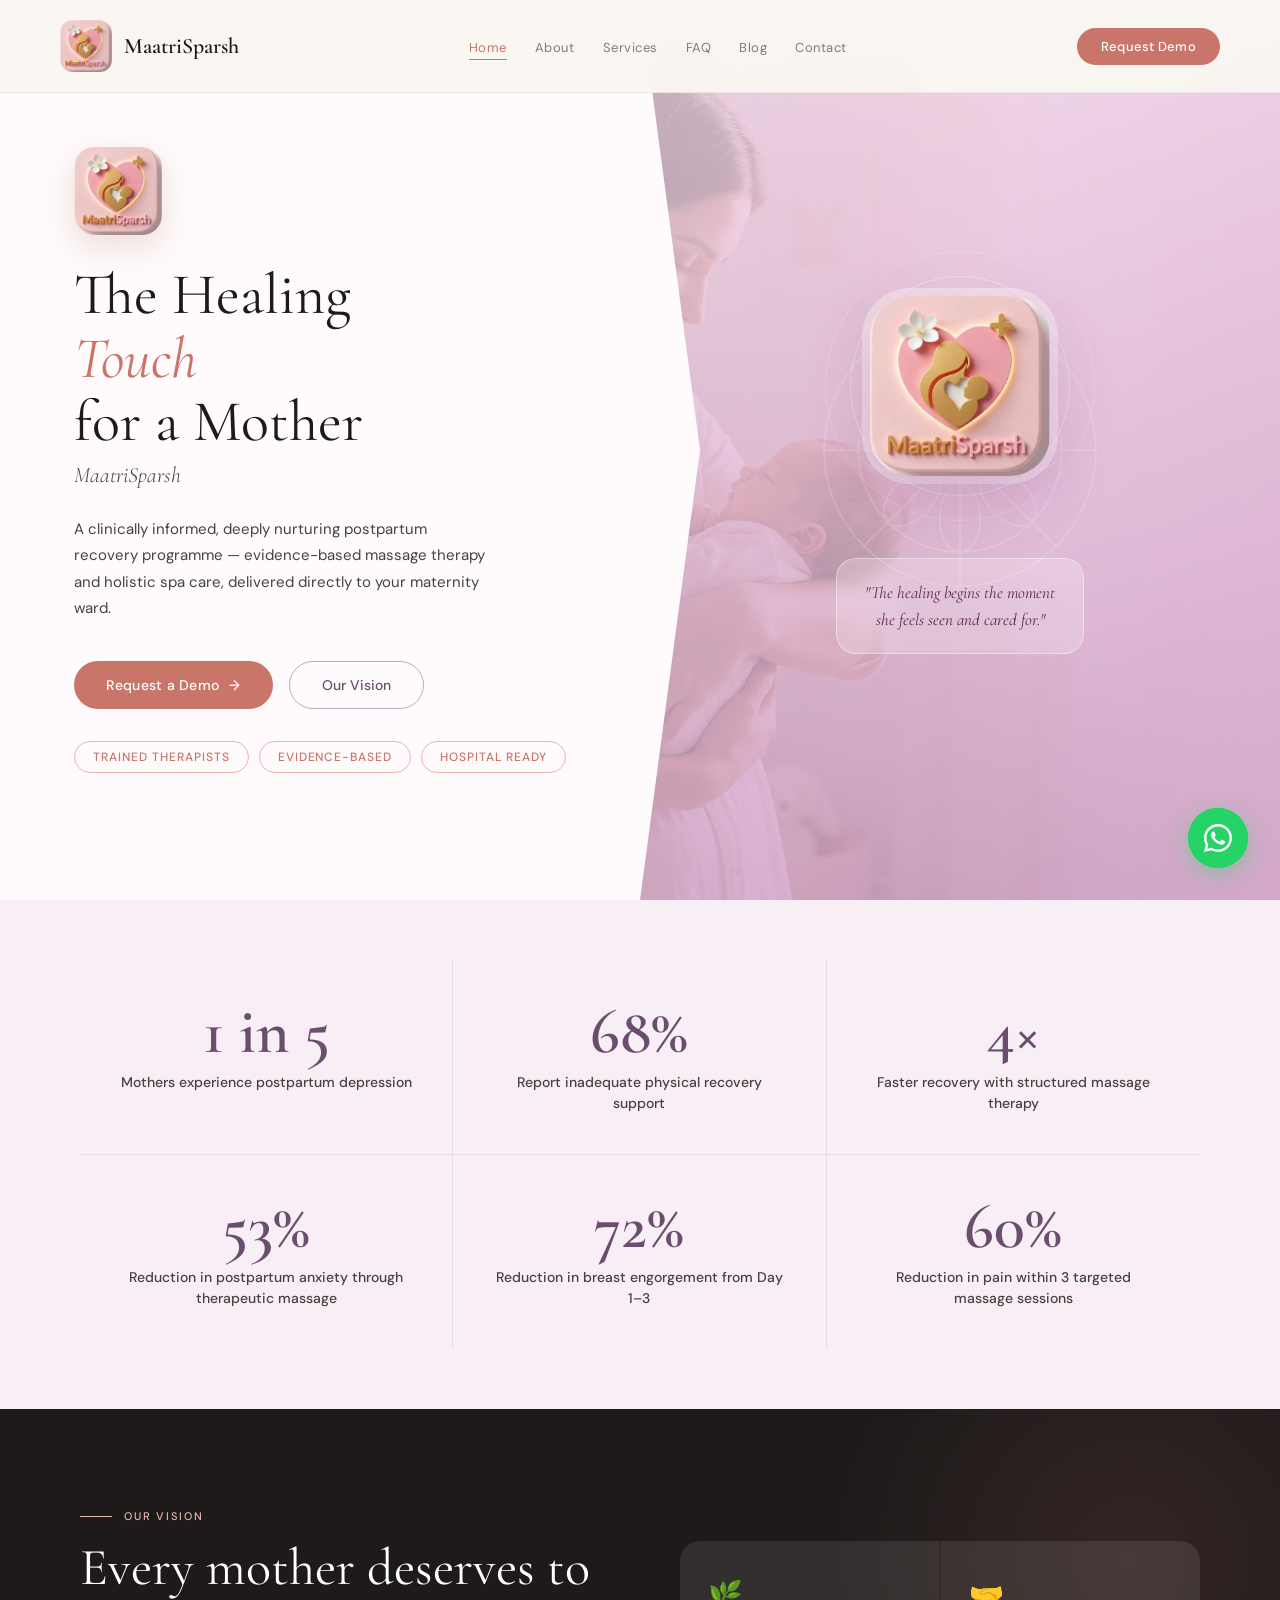
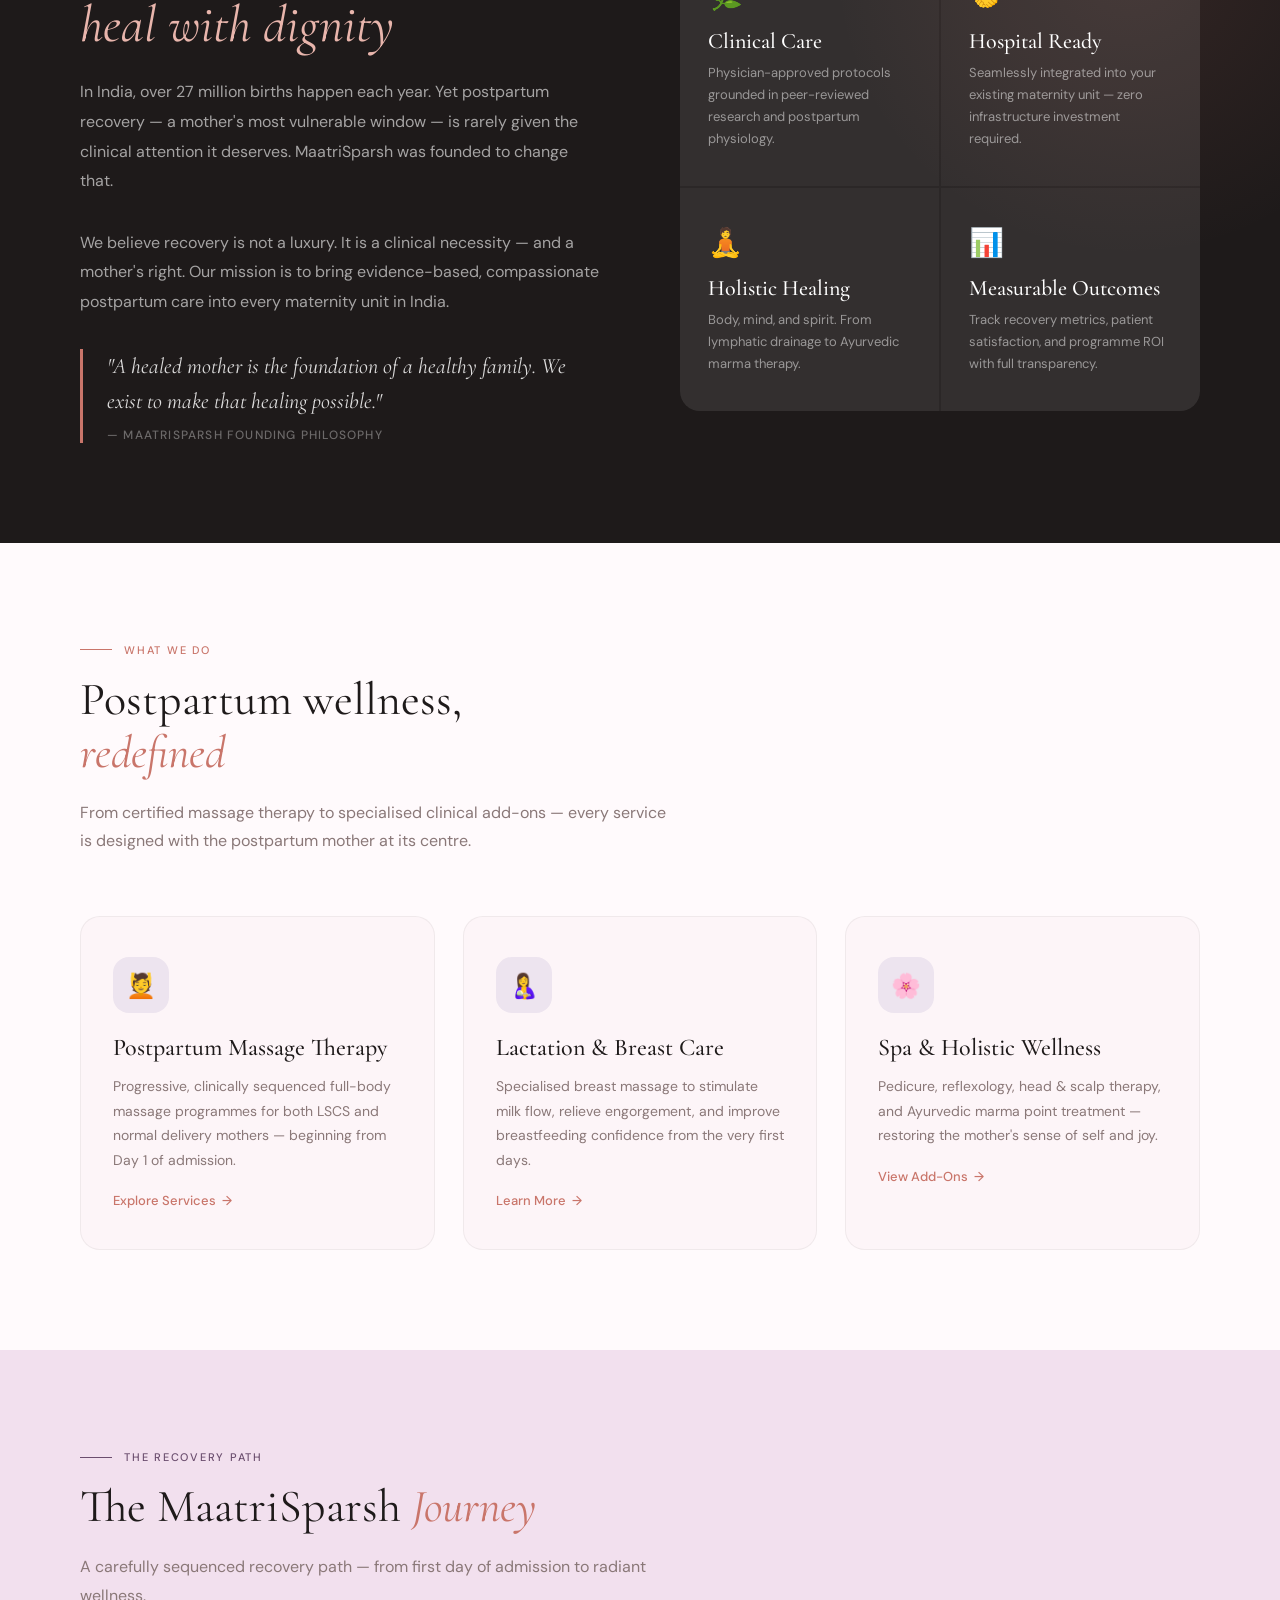
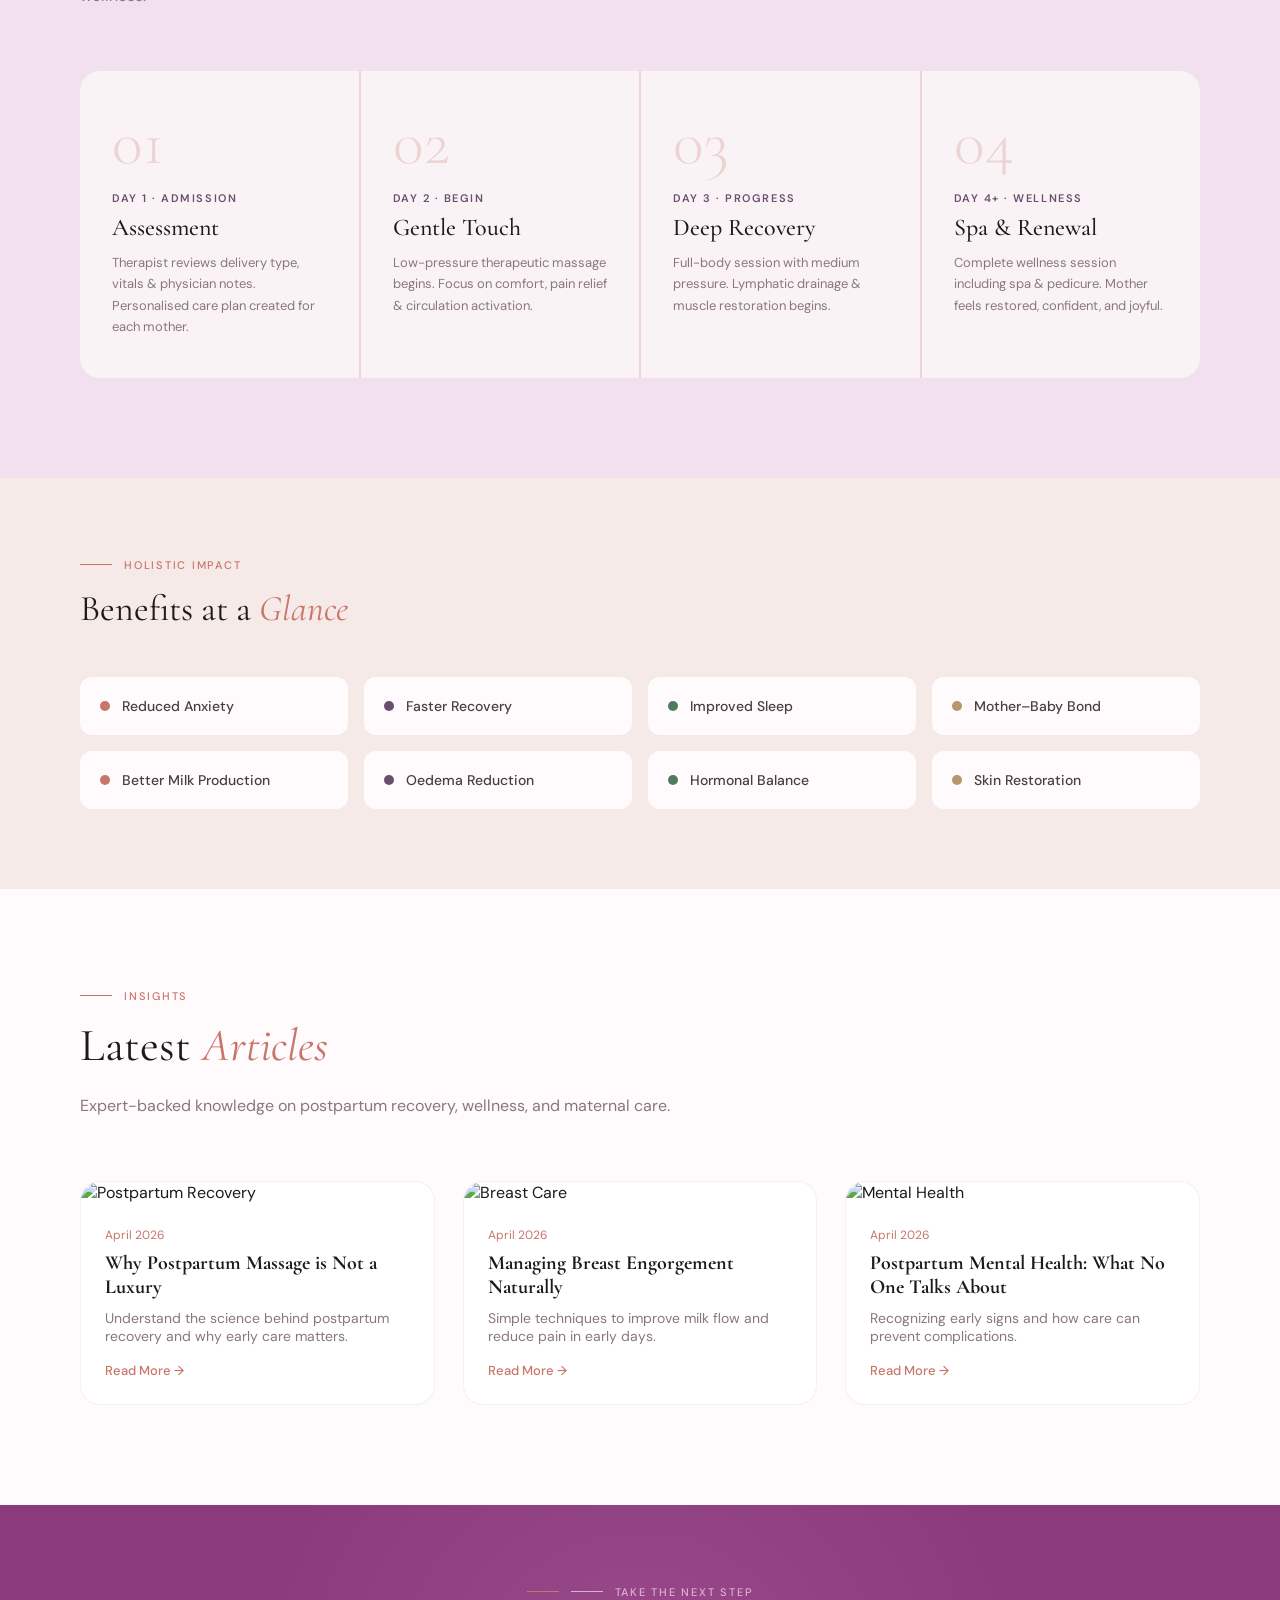
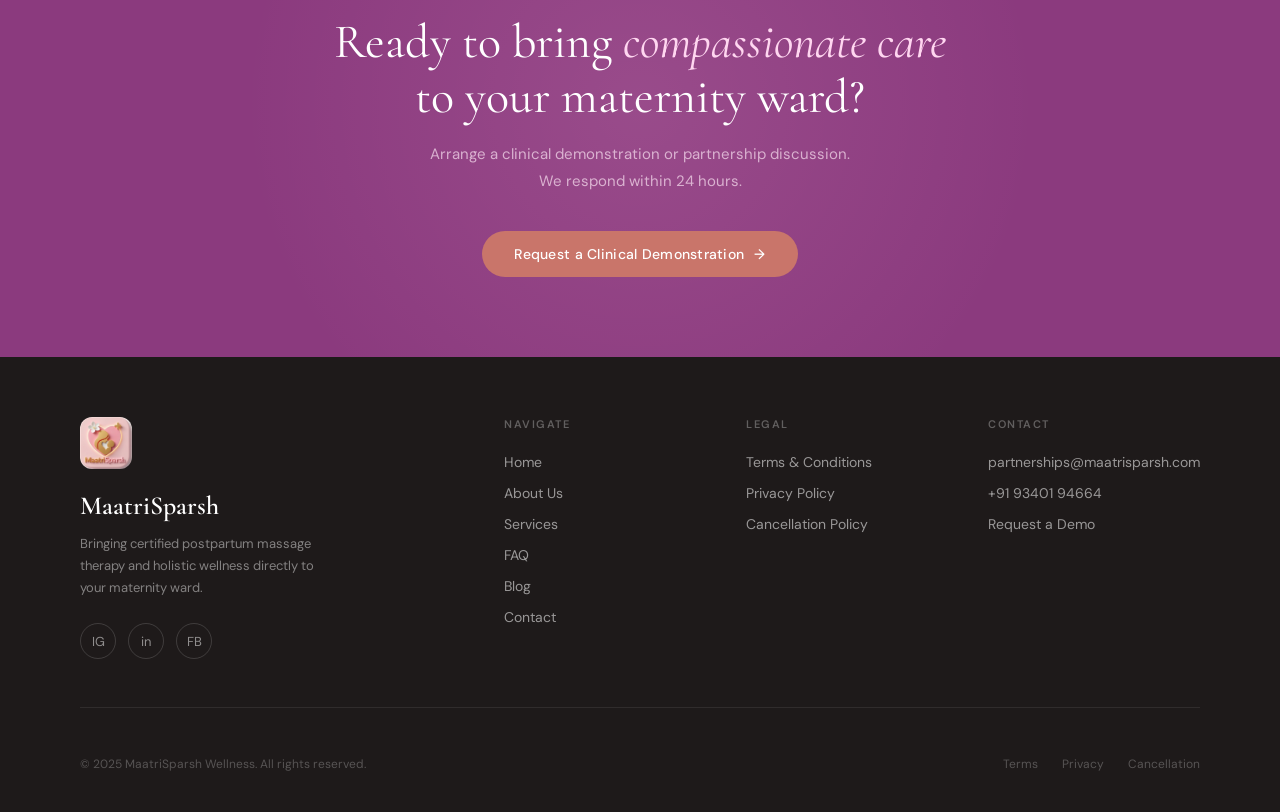
==== commit dc4ddf1e: "updated number and email" ====
--- a/index.html
+++ b/index.html
@@ -8,6 +8,68 @@
 <link href="https://fonts.googleapis.com/css2?family=Cormorant+Garamond:ital,wght@0,300;0,400;0,500;0,600;1,300;1,400&family=DM+Sans:wght@300;400;500&display=swap" rel="stylesheet">
 <link rel="stylesheet" href="shared.css">
 <style>
+
+
+  /* ─── BLOGS ─── */
+.blogs-section {
+  background: var(--warm-white);
+  padding: 100px 80px;
+}
+
+.blogs-grid {
+  display: grid;
+  grid-template-columns: repeat(3, 1fr);
+  gap: 28px;
+  margin-top: 60px;
+}
+
+.blog-card {
+  background: white;
+  border-radius: 20px;
+  overflow: hidden;
+  border: 1px solid rgba(0,0,0,0.05);
+  transition: all 0.3s;
+}
+
+.blog-card:hover {
+  transform: translateY(-6px);
+  box-shadow: 0 20px 40px rgba(0,0,0,0.08);
+}
+
+.blog-card img {
+  width: 100%;
+  height: 200px;
+  object-fit: cover;
+}
+
+.blog-content {
+  padding: 24px;
+}
+
+.blog-date {
+  font-size: 12px;
+  color: var(--rose);
+  margin-bottom: 8px;
+}
+
+.blog-content h3 {
+  font-size: 20px;
+  margin-bottom: 10px;
+  font-family: 'Cormorant Garamond', serif;
+}
+
+.blog-content p {
+  font-size: 14px;
+  color: var(--ink-muted);
+  margin-bottom: 14px;
+}
+
+.blog-link {
+  font-size: 13px;
+  color: var(--rose);
+  text-decoration: none;
+  font-weight: 500;
+}
   /* ─── HERO ─── */
   .hero {
     min-height: 100vh;
@@ -837,6 +899,63 @@
   </div>
 </section>
 
+<!-- BLOGS -->
+<section class="blogs-section">
+  <div class="section-label reveal">Insights</div>
+  <h2 class="section-heading reveal">Latest <em>Articles</em></h2>
+  <p class="section-lead reveal">
+    Expert-backed knowledge on postpartum recovery, wellness, and maternal care.
+  </p>
+
+  <div class="blogs-grid">
+
+    <!-- Blog 1 -->
+    <div class="blog-card reveal">
+      <div class="blog-image">
+        <img src="images/blog1.jpg" alt="Postpartum Recovery">
+        <div class="blog-overlay"></div>
+      </div>
+      <div class="blog-content">
+        <div class="blog-date">April 2026</div>
+        <h3>Why Postpartum Massage is Not a Luxury</h3>
+        <p>Understand the science behind postpartum recovery and why early care matters.</p>
+        <a href="blog1.html" class="blog-link">Read More →</a>
+      </div>
+    </div>
+
+    <!-- Blog 2 -->
+    <div class="blog-card reveal">
+      <div class="blog-image">
+        <img src="images/blog2.jpg" alt="Breast Care">
+        <div class="blog-overlay"></div>
+      </div>
+      <div class="blog-content">
+        <div class="blog-date">April 2026</div>
+        <h3>Managing Breast Engorgement Naturally</h3>
+        <p>Simple techniques to improve milk flow and reduce pain in early days.</p>
+        <a href="blog2.html" class="blog-link">Read More →</a>
+      </div>
+    </div>
+
+    <!-- Blog 3 -->
+    <div class="blog-card reveal">
+      <div class="blog-image">
+        <img src="images/blog3.jpg" alt="Mental Health">
+        <div class="blog-overlay"></div>
+      </div>
+      <div class="blog-content">
+        <div class="blog-date">April 2026</div>
+        <h3>Postpartum Mental Health: What No One Talks About</h3>
+        <p>Recognizing early signs and how care can prevent complications.</p>
+        <a href="blog3.html" class="blog-link">Read More →</a>
+      </div>
+    </div>
+
+  </div>
+</section>
+
+
+
 <!-- MINI CTA -->
 <section class="mini-cta" style="position:relative;z-index:1;">
   <div class="section-label reveal" style="color:rgba(255,220,240,0.7);justify-content:center;">
--- a/shared.css
+++ b/shared.css
@@ -519,3 +519,121 @@
   .wa-float { bottom: 20px; right: 20px; }
   .wa-tooltip { display: none; }
 }
+
+/* ─── BLOGS ─── */
+.blogs-section {
+  background: var(--warm-white);
+  padding: 100px 80px;
+}
+
+.blogs-grid {
+  display: grid;
+  grid-template-columns: repeat(3, 1fr);
+  gap: 28px;
+  margin-top: 60px;
+}
+
+/* Card */
+.blog-card {
+  background: white;
+  border-radius: 20px;
+  overflow: hidden;
+  border: 1px solid rgba(0,0,0,0.05);
+  transition: all 0.4s ease;
+  transform: translateY(0);
+}
+
+.blog-card:hover {
+  transform: translateY(-10px) scale(1.02);
+  box-shadow: 0 25px 50px rgba(0,0,0,0.12);
+}
+
+/* Image */
+.blog-image {
+  position: relative;
+  overflow: hidden;
+}
+
+.blog-image img {
+  width: 100%;
+  height: 200px;
+  object-fit: cover;
+  transition: transform 0.6s ease, filter 0.6s ease;
+}
+
+.blog-card:hover img {
+  transform: scale(1.1);
+  filter: brightness(0.85);
+}
+
+/* Overlay */
+.blog-overlay {
+  position: absolute;
+  inset: 0;
+  background: linear-gradient(to top, rgba(0,0,0,0.4), transparent);
+  opacity: 0;
+  transition: opacity 0.4s ease;
+}
+
+.blog-card:hover .blog-overlay {
+  opacity: 1;
+}
+
+/* Content */
+.blog-content {
+  padding: 24px;
+}
+
+.blog-date {
+  font-size: 12px;
+  color: var(--rose);
+  margin-bottom: 8px;
+}
+
+.blog-content h3 {
+  font-size: 20px;
+  margin-bottom: 10px;
+  font-family: 'Cormorant Garamond', serif;
+  transition: color 0.3s;
+}
+
+.blog-card:hover h3 {
+  color: var(--rose);
+}
+
+.blog-content p {
+  font-size: 14px;
+  color: var(--ink-muted);
+  margin-bottom: 14px;
+}
+
+.blog-link {
+  font-size: 13px;
+  color: var(--rose);
+  text-decoration: none;
+  font-weight: 500;
+}
+
+/* Reveal Animation */
+.reveal {
+  opacity: 0;
+  transform: translateY(40px);
+  transition: all 0.8s ease;
+}
+
+.reveal.active {
+  opacity: 1;
+  transform: translateY(0);
+}
+
+/* Stagger Effect */
+.blog-card:nth-child(1) { transition-delay: 0.1s; }
+.blog-card:nth-child(2) { transition-delay: 0.2s; }
+.blog-card:nth-child(3) { transition-delay: 0.3s; }
+
+/* Responsive */
+@media (max-width: 900px) {
+  .blogs-grid {
+    grid-template-columns: 1fr;
+  }
+}
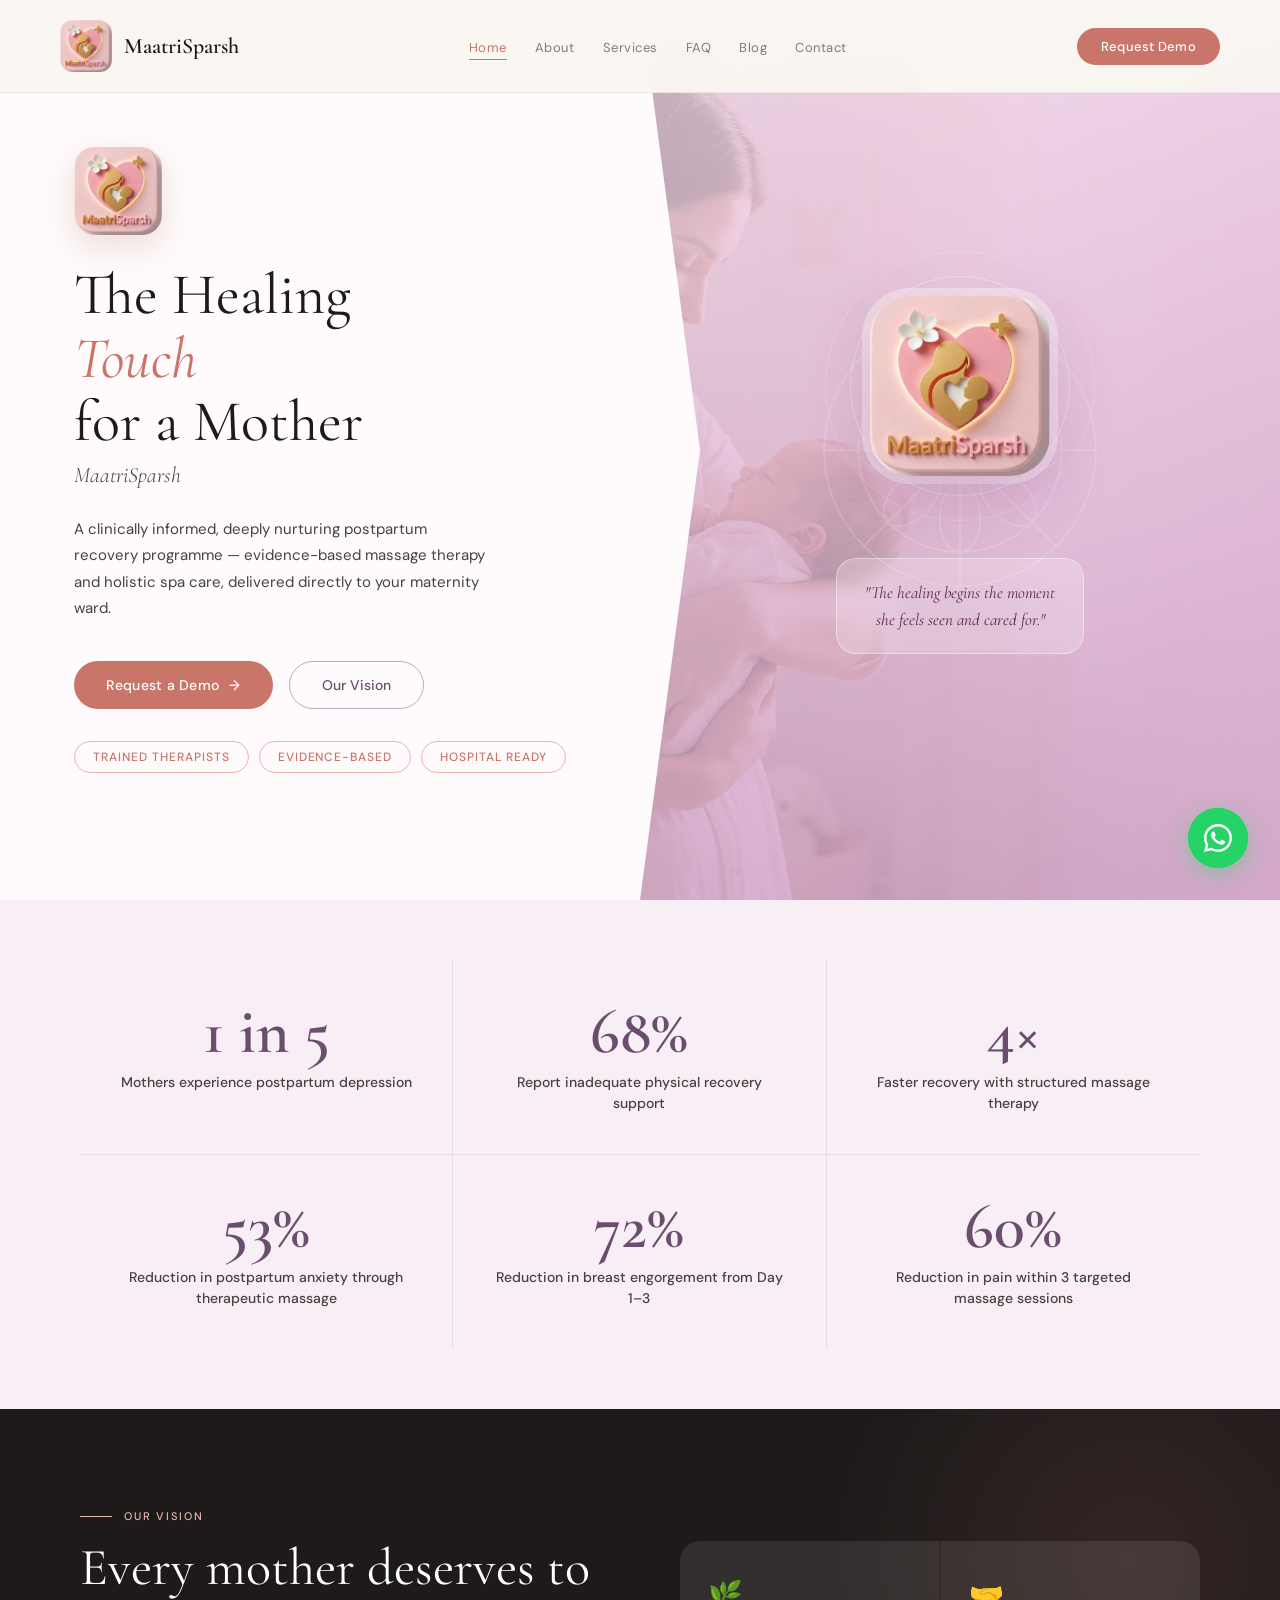
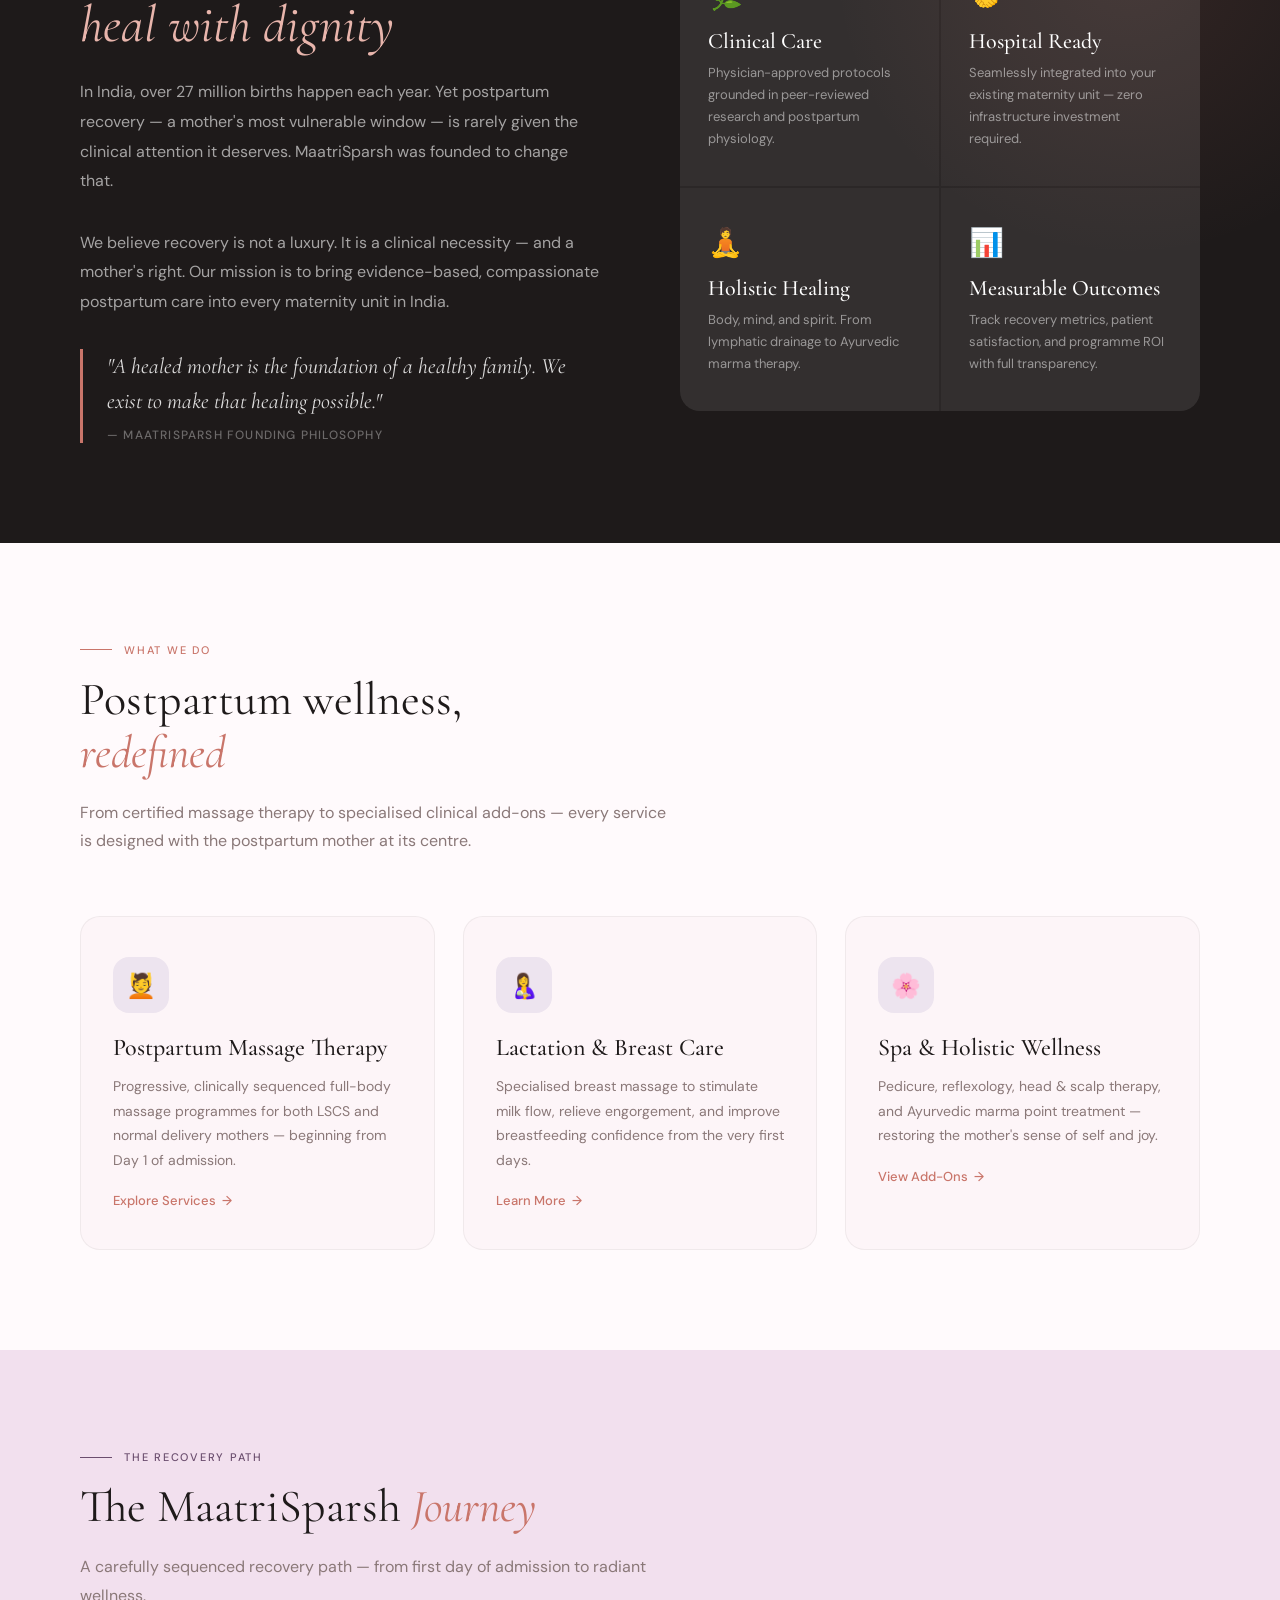
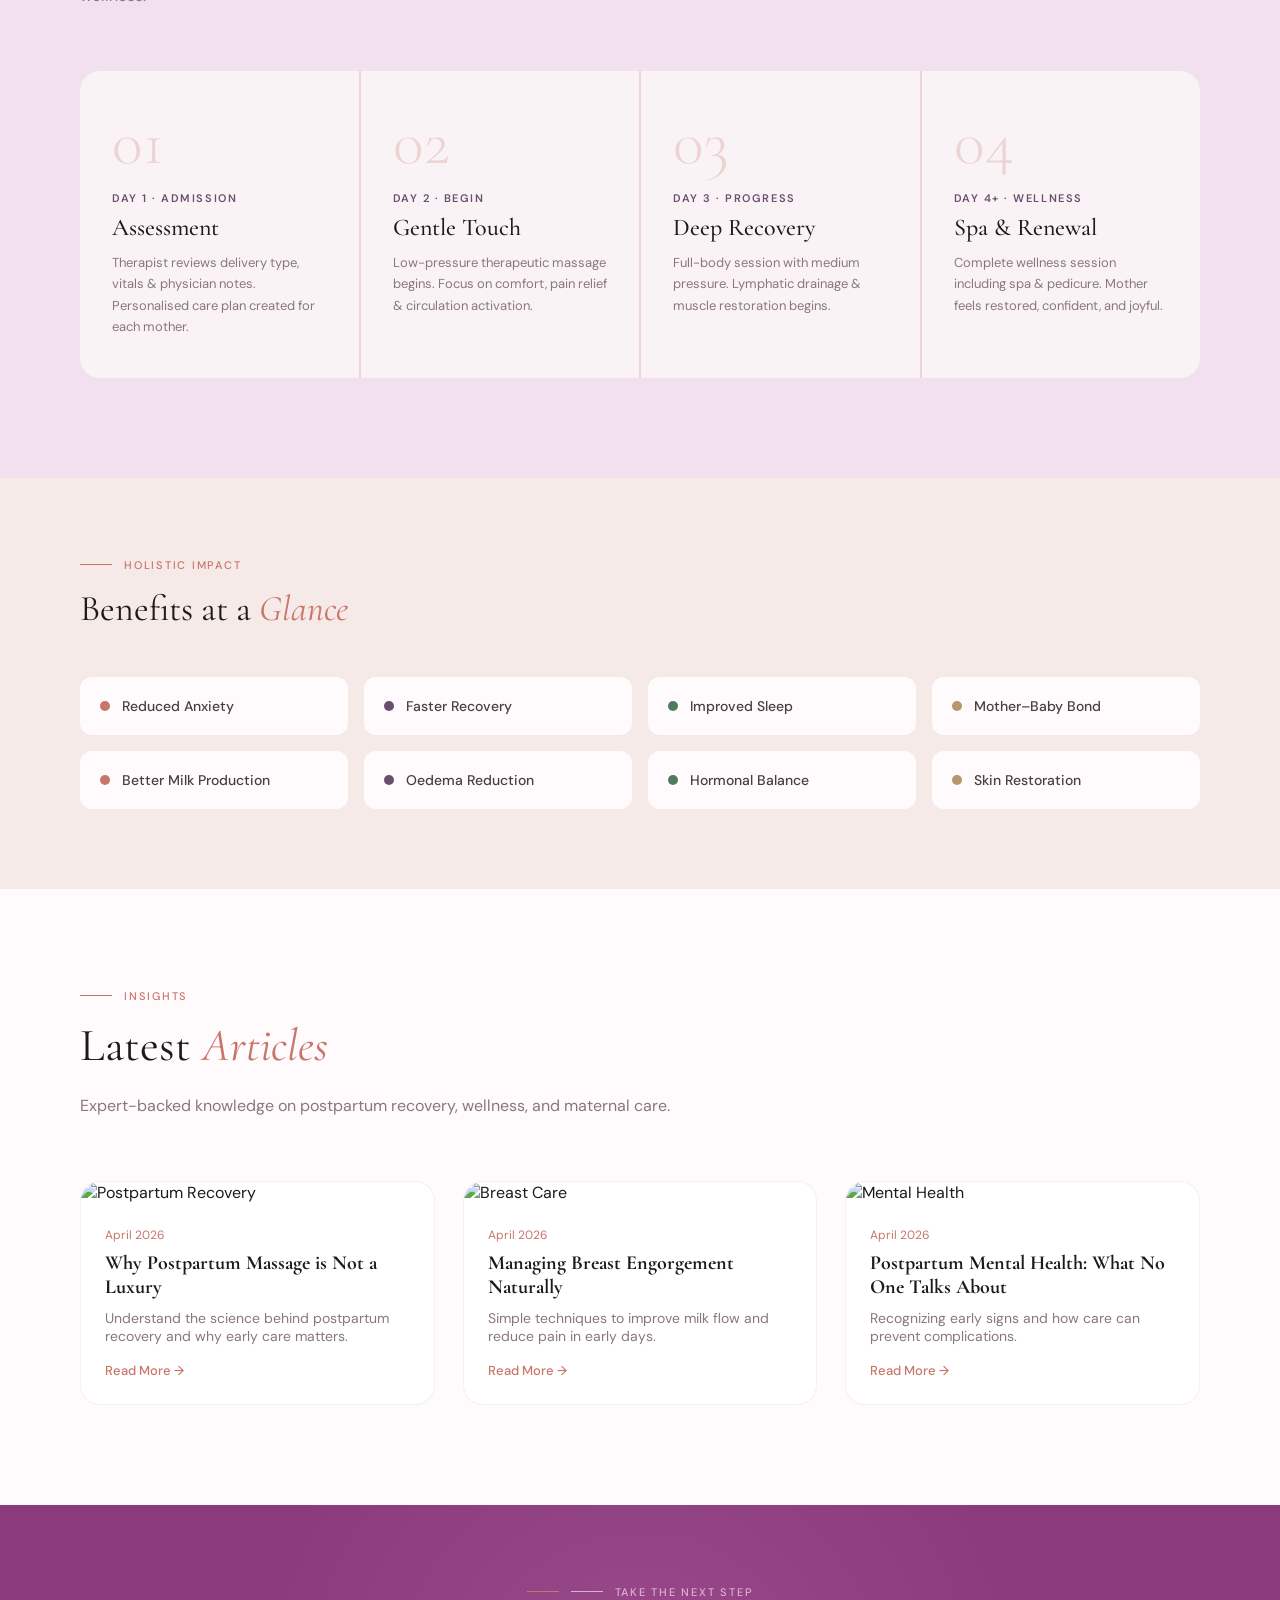
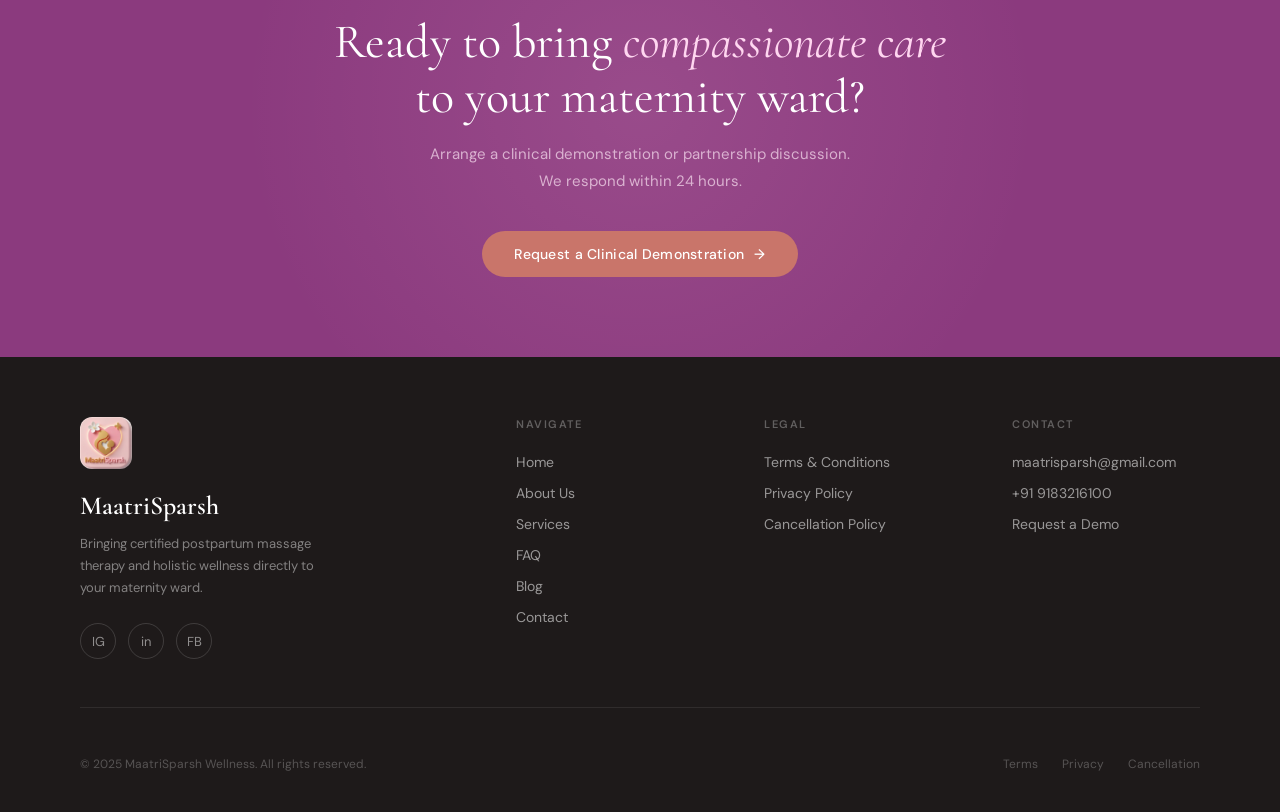
==== commit bfa18030: "Trying to add contact" ====
--- a/index.html
+++ b/index.html
@@ -968,5 +968,6 @@
 </section>
 
 <script src="shared.js"></script>
+<script src="https://cdn.jsdelivr.net/npm/@supabase/supabase-js"></script>
 </body>
 </html>
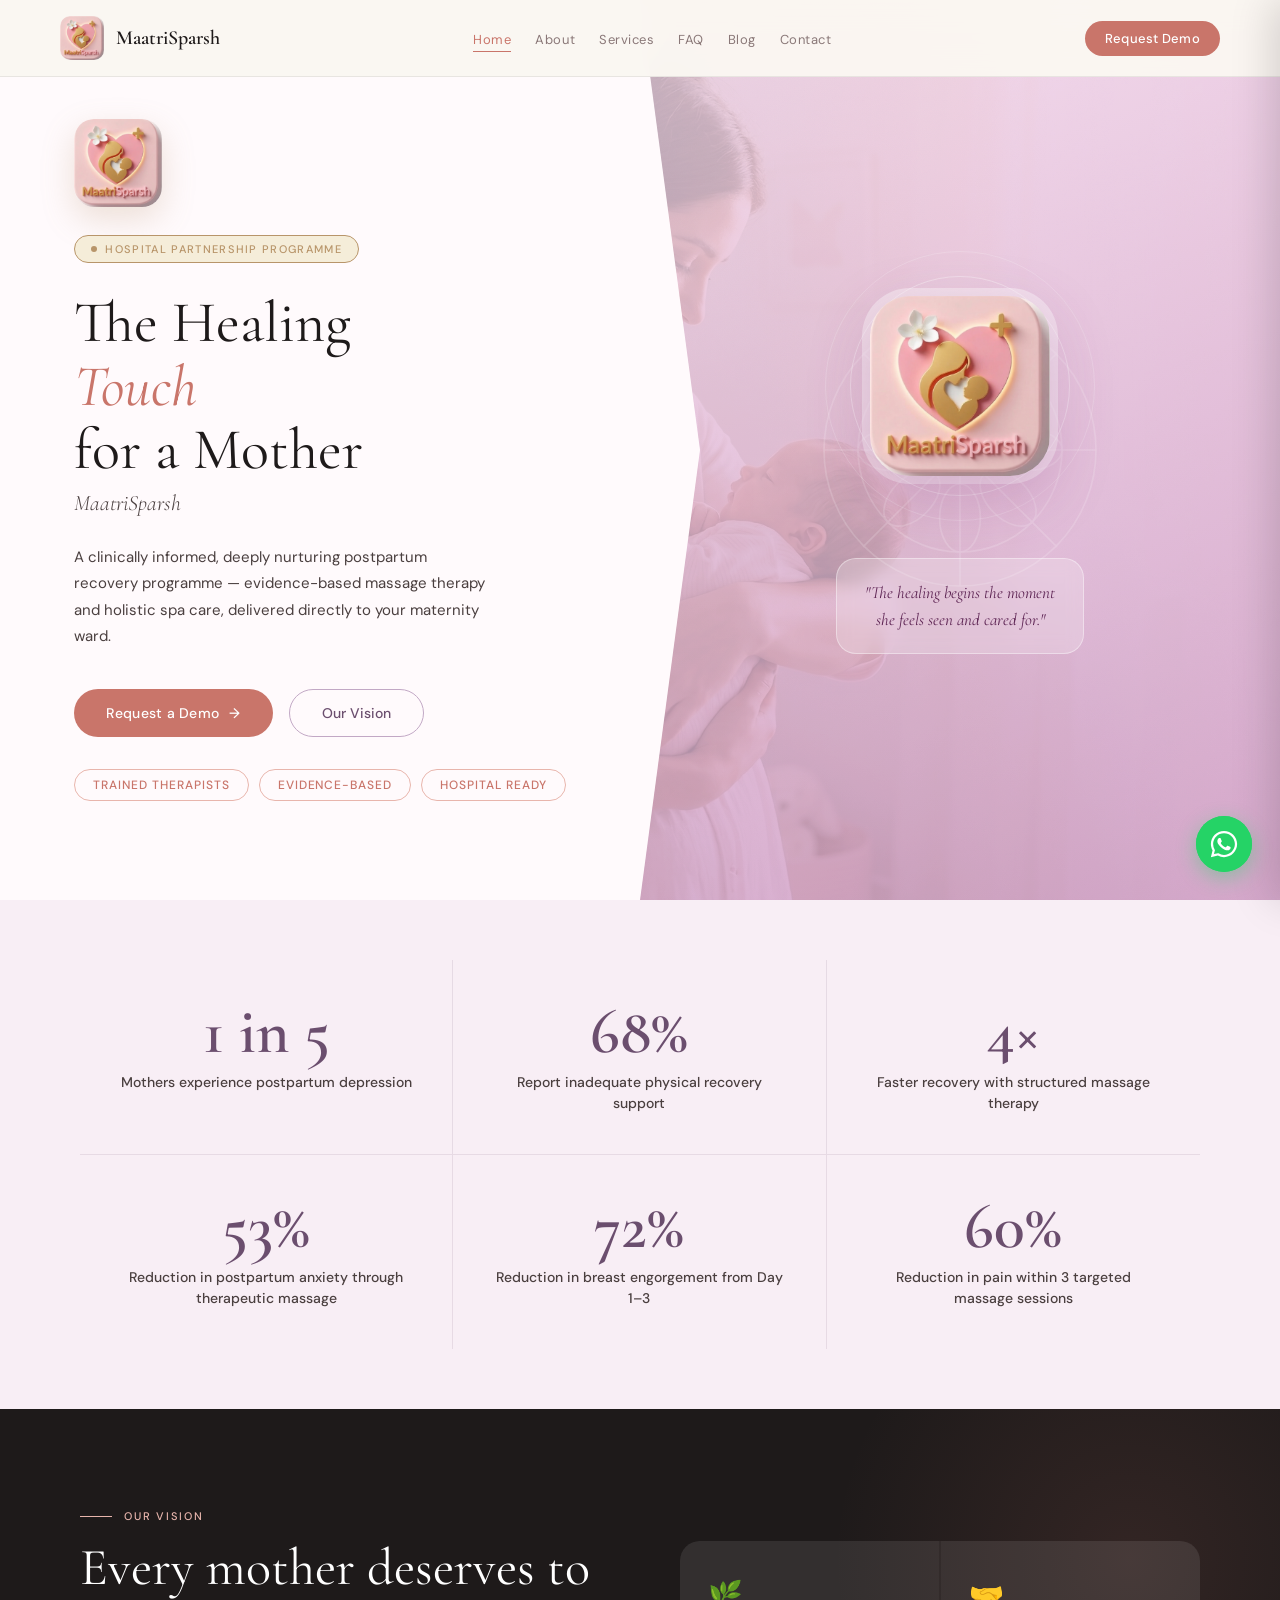
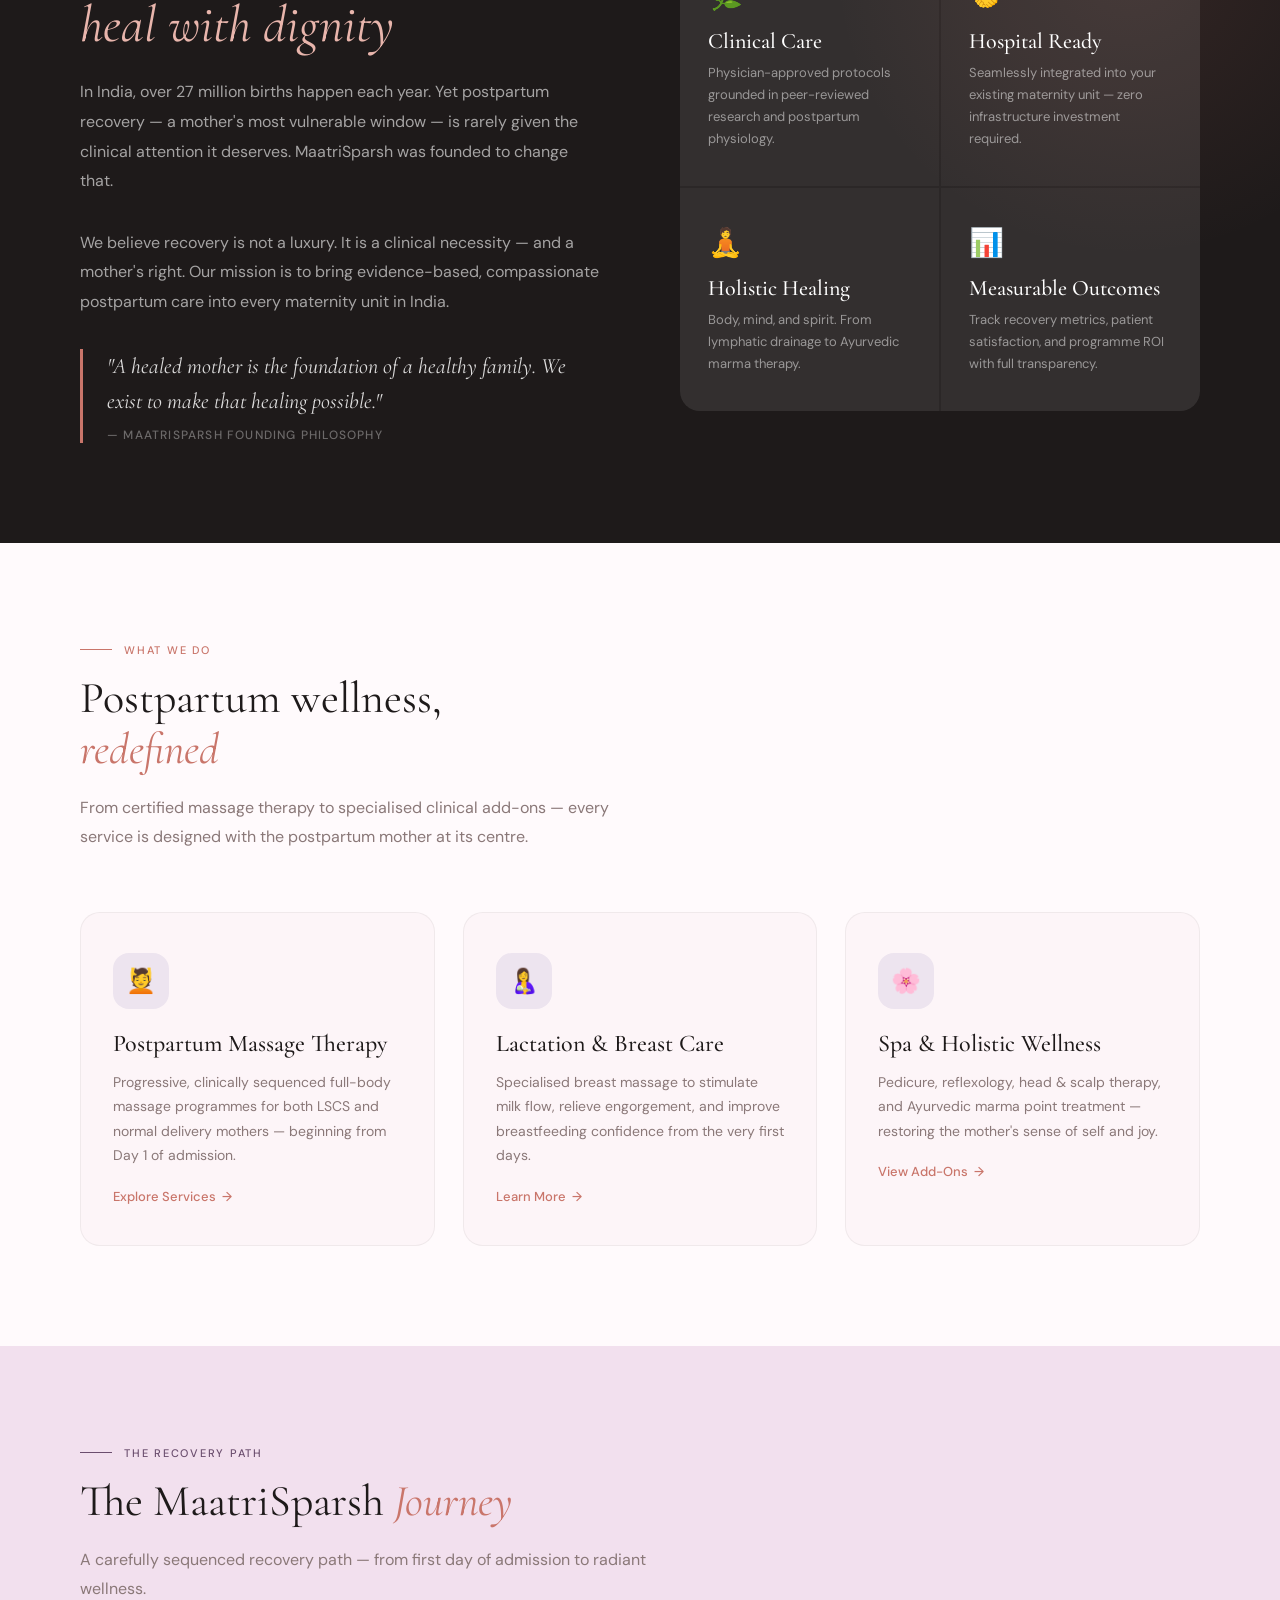
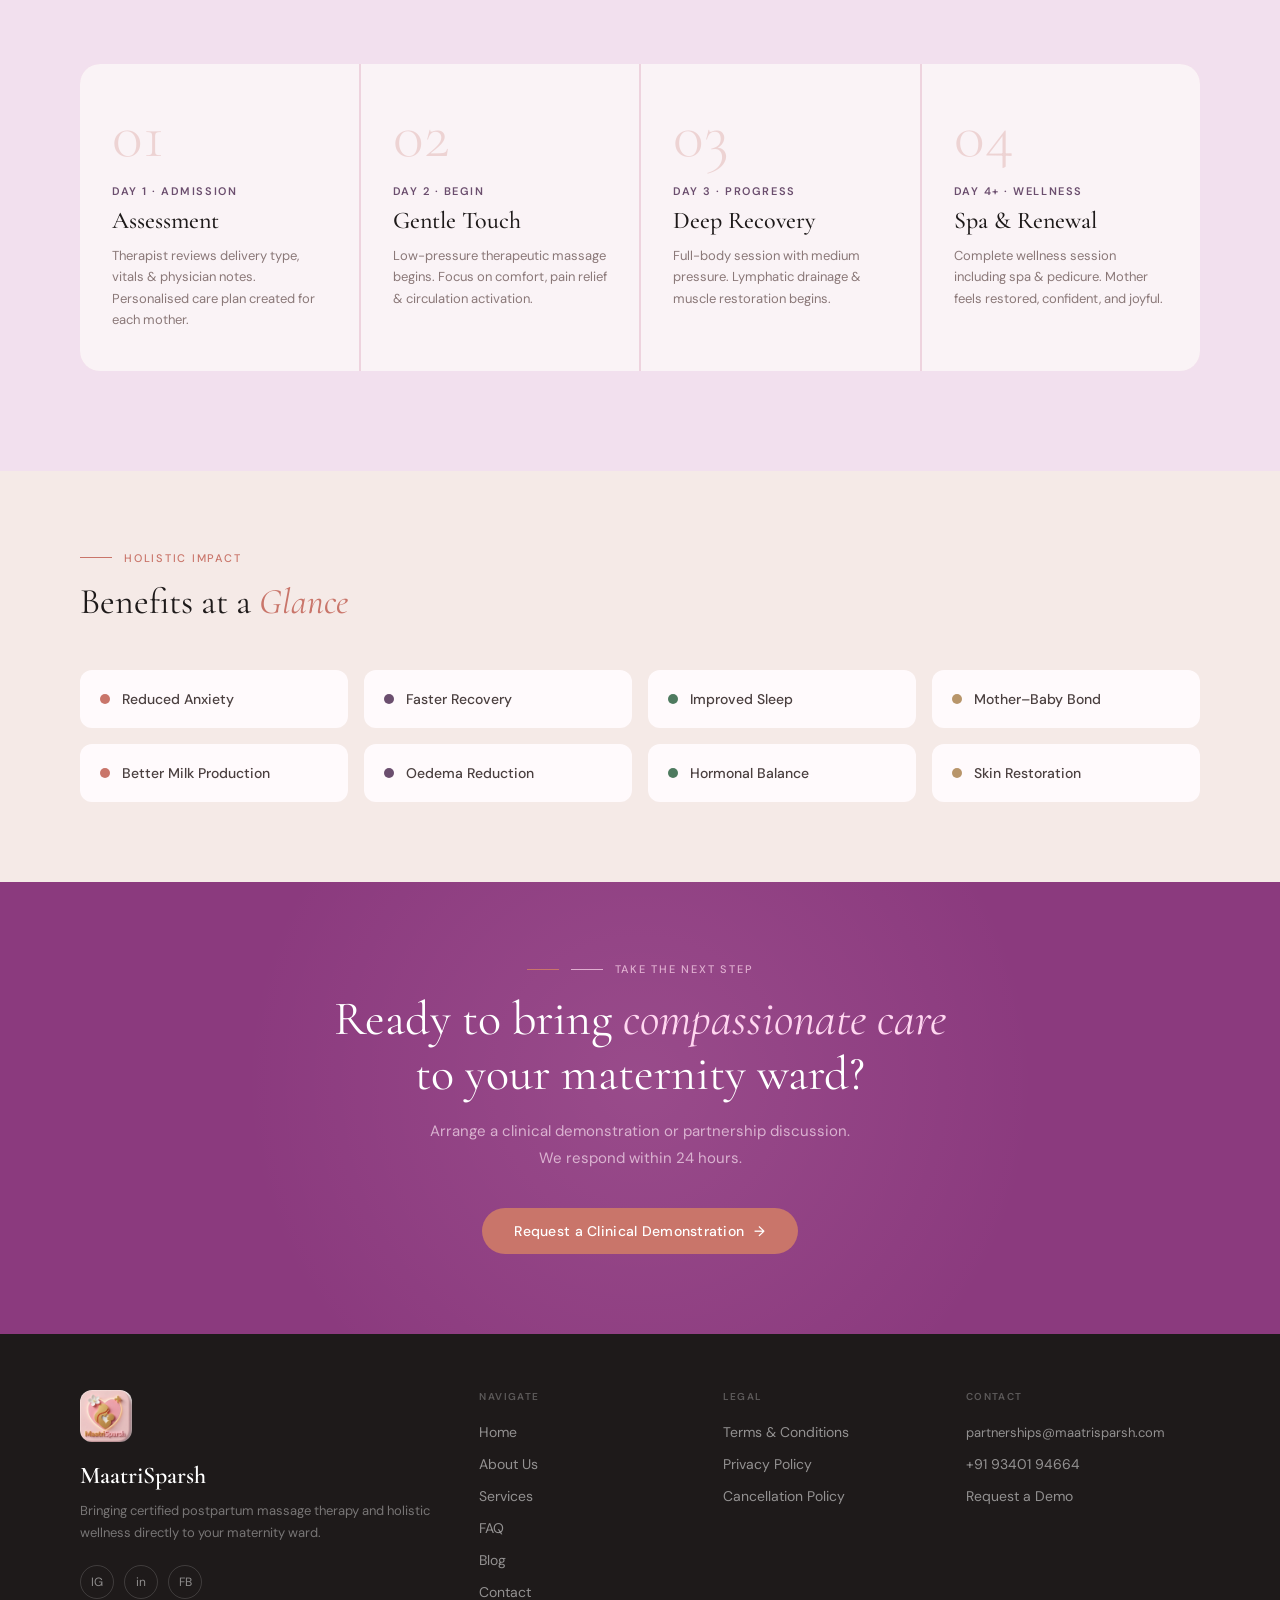
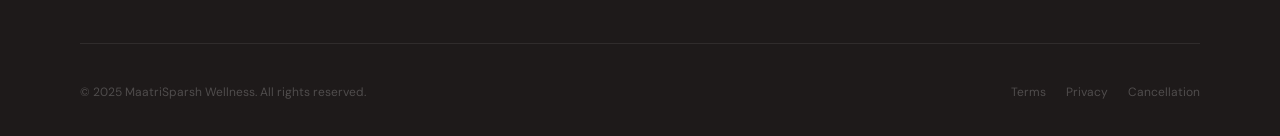
==== commit c4749410: "updated for mobile view" ====
--- a/index.html
+++ b/index.html
@@ -8,68 +8,6 @@
 <link href="https://fonts.googleapis.com/css2?family=Cormorant+Garamond:ital,wght@0,300;0,400;0,500;0,600;1,300;1,400&family=DM+Sans:wght@300;400;500&display=swap" rel="stylesheet">
 <link rel="stylesheet" href="shared.css">
 <style>
-
-
-  /* ─── BLOGS ─── */
-.blogs-section {
-  background: var(--warm-white);
-  padding: 100px 80px;
-}
-
-.blogs-grid {
-  display: grid;
-  grid-template-columns: repeat(3, 1fr);
-  gap: 28px;
-  margin-top: 60px;
-}
-
-.blog-card {
-  background: white;
-  border-radius: 20px;
-  overflow: hidden;
-  border: 1px solid rgba(0,0,0,0.05);
-  transition: all 0.3s;
-}
-
-.blog-card:hover {
-  transform: translateY(-6px);
-  box-shadow: 0 20px 40px rgba(0,0,0,0.08);
-}
-
-.blog-card img {
-  width: 100%;
-  height: 200px;
-  object-fit: cover;
-}
-
-.blog-content {
-  padding: 24px;
-}
-
-.blog-date {
-  font-size: 12px;
-  color: var(--rose);
-  margin-bottom: 8px;
-}
-
-.blog-content h3 {
-  font-size: 20px;
-  margin-bottom: 10px;
-  font-family: 'Cormorant Garamond', serif;
-}
-
-.blog-content p {
-  font-size: 14px;
-  color: var(--ink-muted);
-  margin-bottom: 14px;
-}
-
-.blog-link {
-  font-size: 13px;
-  color: var(--rose);
-  text-decoration: none;
-  font-weight: 500;
-}
   /* ─── HERO ─── */
   .hero {
     min-height: 100vh;
@@ -685,35 +623,81 @@
     line-height: 1.8;
   }
 
-  /* ─── RESPONSIVE ─── */
+  /* ─── TABLET (≤900px) ─── */
   @media (max-width: 900px) {
-    .hero { grid-template-columns: 1fr; }
+    .hero { grid-template-columns: 1fr; min-height: auto; }
     .hero-right { display: none; }
-    .stats-band { grid-template-columns: 1fr 1fr; padding: 40px 20px; }
+    .hero-left { padding: 100px 24px 60px; }
+    .hero-left::after { display: none; }
+    .stats-band { grid-template-columns: 1fr 1fr; padding: 0; }
+    .stats-band-item { padding: 32px 20px; }
+    .vision-section { padding: 60px 24px; }
     .vision-inner { grid-template-columns: 1fr; gap: 40px; }
-    .what-grid { grid-template-columns: 1fr; gap: 20px; }
-    .journey-steps { grid-template-columns: 1fr 1fr; }
-    .benefits-row { grid-template-columns: 1fr 1fr; }
-    .benefits-section { padding: 60px 32px; }
-    .mini-cta { padding: 60px 32px; }
-    .vision-section { padding: 60px 32px; }
-  }
-
+    .vision-pillars { grid-template-columns: 1fr 1fr; }
+    .what-we-do { padding: 60px 24px; }
+    .what-grid { grid-template-columns: 1fr; gap: 16px; margin-top: 36px; }
+    .journey-section { padding: 60px 24px; }
+    .journey-steps { grid-template-columns: 1fr 1fr; margin-top: 36px; }
+    .benefits-section { padding: 56px 24px; }
+    .benefits-row { grid-template-columns: 1fr 1fr; gap: 10px; margin-top: 32px; }
+    .mini-cta { padding: 56px 24px; }
+    .mini-cta-heading { font-size: 36px; }
+  }
+
+  /* ─── MOBILE (≤600px) ─── */
   @media (max-width: 600px) {
-    .hero-left { padding: 100px 24px 60px; min-height: 100vh; }
-    .hero-title { font-size: 40px; }
-    .hero-subtitle { font-size: 18px; }
-    .stats-band { grid-template-columns: 1fr; padding: 0; }
-    .stats-band-item { border-right: none; border-bottom: 1px solid rgba(107,78,110,0.12); padding: 32px 24px; }
+    /* Hero */
+    .hero-left { padding: 88px 16px 52px; }
+    .hero-title { font-size: 36px; }
+    .hero-subtitle { font-size: 17px; }
+    .hero-desc { font-size: 14px; margin-bottom: 28px; }
+    .hero-badge { font-size: 10px; padding: 5px 12px; margin-bottom: 20px; }
+    .hero-actions { gap: 10px; margin-bottom: 24px; }
+    .btn-primary, .btn-outline { padding: 12px 22px; font-size: 13px; }
+    .hero-tags { gap: 8px; }
+    .tag { font-size: 11px; padding: 6px 12px; }
+
+    /* Stats */
+    .stats-band { grid-template-columns: 1fr; }
+    .stats-band-item { border-right: none !important; border-bottom: 1px solid rgba(107,78,110,0.12); padding: 28px 16px; }
+    .stats-band-item:last-child { border-bottom: none; }
     .stat-num { font-size: 52px; }
-    .vision-heading { font-size: 36px; }
+    .stat-label { font-size: 13px; }
+
+    /* Vision */
+    .vision-section { padding: 48px 16px; }
+    .vision-heading { font-size: 30px; }
+    .vision-text { font-size: 14px; }
+    .vision-quote-text { font-size: 18px; }
     .vision-pillars { grid-template-columns: 1fr; }
-    .what-grid { grid-template-columns: 1fr; }
-    .journey-steps { grid-template-columns: 1fr; }
-    .benefits-row { grid-template-columns: 1fr 1fr; }
-    .mini-cta-heading { font-size: 32px; }
-    .benefits-section { padding: 56px 20px; }
-    .mini-cta { padding: 56px 20px; }
+    .pillar-card { padding: 24px 20px; }
+    .pillar-title { font-size: 18px; }
+
+    /* What we do */
+    .what-we-do { padding: 48px 16px; }
+    .what-grid { gap: 12px; margin-top: 28px; }
+    .what-card { padding: 28px 20px; }
+    .what-title { font-size: 20px; }
+
+    /* Journey */
+    .journey-section { padding: 48px 16px; }
+    .journey-steps { grid-template-columns: 1fr; gap: 2px; margin-top: 28px; }
+    .journey-step { padding: 28px 20px; }
+    .step-num { font-size: 48px; margin-bottom: 8px; }
+    .step-title { font-size: 20px; }
+    .step-text { font-size: 13px; }
+
+    /* Benefits */
+    .benefits-section { padding: 48px 16px; }
+    .benefits-row { grid-template-columns: 1fr 1fr; gap: 8px; margin-top: 24px; }
+    .benefit-chip { padding: 14px 12px; gap: 8px; }
+    .chip-label { font-size: 12px; }
+
+    /* Mini CTA */
+    .mini-cta { padding: 48px 16px; }
+    .mini-cta-heading { font-size: 28px; }
+    .mini-cta-text { font-size: 14px; margin-bottom: 28px; }
+    .mini-cta .btn-primary { width: 100%; justify-content: center; }
   }
 </style>
 </head>
@@ -724,7 +708,7 @@
   <div class="hero-left">
     <div>
       <img src="images/logo.jpg" alt="MaatriSparsh" style="height:88px;width:88px;border-radius:20px;object-fit:cover;margin-bottom:28px;display:block;box-shadow:0 12px 32px rgba(184,149,106,0.25);">
-      <!-- <div class="hero-badge"><span class="badge-dot"></span>Hospital Partnership Programme</div> -->
+      <div class="hero-badge"><span class="badge-dot"></span>Hospital Partnership Programme</div>
       <h1 class="hero-title">The Healing<br><em>Touch</em><br>for a Mother</h1>
       <p class="hero-subtitle">MaatriSparsh</p>
       <p class="hero-desc">A clinically informed, deeply nurturing postpartum recovery programme — evidence-based massage therapy and holistic spa care, delivered directly to your maternity ward.</p>
@@ -899,63 +883,6 @@
   </div>
 </section>
 
-<!-- BLOGS -->
-<section class="blogs-section">
-  <div class="section-label reveal">Insights</div>
-  <h2 class="section-heading reveal">Latest <em>Articles</em></h2>
-  <p class="section-lead reveal">
-    Expert-backed knowledge on postpartum recovery, wellness, and maternal care.
-  </p>
-
-  <div class="blogs-grid">
-
-    <!-- Blog 1 -->
-    <div class="blog-card reveal">
-      <div class="blog-image">
-        <img src="images/blog1.jpg" alt="Postpartum Recovery">
-        <div class="blog-overlay"></div>
-      </div>
-      <div class="blog-content">
-        <div class="blog-date">April 2026</div>
-        <h3>Why Postpartum Massage is Not a Luxury</h3>
-        <p>Understand the science behind postpartum recovery and why early care matters.</p>
-        <a href="blog1.html" class="blog-link">Read More →</a>
-      </div>
-    </div>
-
-    <!-- Blog 2 -->
-    <div class="blog-card reveal">
-      <div class="blog-image">
-        <img src="images/blog2.jpg" alt="Breast Care">
-        <div class="blog-overlay"></div>
-      </div>
-      <div class="blog-content">
-        <div class="blog-date">April 2026</div>
-        <h3>Managing Breast Engorgement Naturally</h3>
-        <p>Simple techniques to improve milk flow and reduce pain in early days.</p>
-        <a href="blog2.html" class="blog-link">Read More →</a>
-      </div>
-    </div>
-
-    <!-- Blog 3 -->
-    <div class="blog-card reveal">
-      <div class="blog-image">
-        <img src="images/blog3.jpg" alt="Mental Health">
-        <div class="blog-overlay"></div>
-      </div>
-      <div class="blog-content">
-        <div class="blog-date">April 2026</div>
-        <h3>Postpartum Mental Health: What No One Talks About</h3>
-        <p>Recognizing early signs and how care can prevent complications.</p>
-        <a href="blog3.html" class="blog-link">Read More →</a>
-      </div>
-    </div>
-
-  </div>
-</section>
-
-
-
 <!-- MINI CTA -->
 <section class="mini-cta" style="position:relative;z-index:1;">
   <div class="section-label reveal" style="color:rgba(255,220,240,0.7);justify-content:center;">
@@ -968,6 +895,5 @@
 </section>
 
 <script src="shared.js"></script>
-<script src="https://cdn.jsdelivr.net/npm/@supabase/supabase-js"></script>
 </body>
-</html>
+</html>
--- a/shared.css
+++ b/shared.css
@@ -28,26 +28,30 @@
   background: var(--cream);
   color: var(--ink);
   overflow-x: hidden;
-}
-
-/* ─── NAV ─── */
+  -webkit-text-size-adjust: 100%;
+}
+
+/* ═══════════════════════════════════════
+   NAV
+═══════════════════════════════════════ */
 nav {
   position: fixed;
   top: 0; left: 0; right: 0;
   z-index: 100;
-  padding: 20px 60px;
+  padding: 16px 60px;
   display: flex;
   align-items: center;
   justify-content: space-between;
-  background: rgba(250,247,242,0.94);
+  background: rgba(250,247,242,0.96);
   backdrop-filter: blur(14px);
-  border-bottom: 1px solid rgba(0,0,0,0.06);
-  animation: navSlide 0.6s 0.2s both;
+  -webkit-backdrop-filter: blur(14px);
+  border-bottom: 1px solid rgba(0,0,0,0.07);
+  animation: navSlide 0.5s 0.1s both;
 }
 
 @keyframes navSlide {
   from { transform: translateY(-100%); opacity: 0; }
-  to   { transform: translateY(0);    opacity: 1; }
+  to   { transform: translateY(0);     opacity: 1; }
 }
 
 .nav-brand {
@@ -55,24 +59,26 @@
   align-items: center;
   gap: 12px;
   text-decoration: none;
+  flex-shrink: 0;
 }
 
 .nav-logo {
-  height: 52px; width: 52px;
-  border-radius: 12px;
+  height: 44px; width: 44px;
+  border-radius: 10px;
   object-fit: cover;
 }
 
 .nav-brand-name {
   font-family: 'Cormorant Garamond', serif;
-  font-size: 22px;
+  font-size: 20px;
   font-weight: 600;
   color: var(--ink);
+  white-space: nowrap;
 }
 
 .nav-links {
   display: flex;
-  gap: 28px;
+  gap: 24px;
   list-style: none;
   align-items: center;
 }
@@ -85,6 +91,7 @@
   transition: color 0.2s;
   position: relative;
   padding-bottom: 2px;
+  white-space: nowrap;
 }
 
 .nav-links a::after {
@@ -96,58 +103,66 @@
   transition: width 0.3s;
 }
 
-.nav-links a:hover { color: var(--rose); }
-.nav-links a:hover::after { width: 100%; }
+.nav-links a:hover,
 .nav-links a.active { color: var(--rose); }
+.nav-links a:hover::after,
 .nav-links a.active::after { width: 100%; }
+
+/* Right side of nav */
+.nav-right {
+  display: flex;
+  align-items: center;
+  gap: 12px;
+  flex-shrink: 0;
+}
 
 .nav-cta {
   background: var(--rose);
   color: white;
   border-radius: 100px;
-  padding: 10px 24px;
+  padding: 9px 20px;
   font-size: 13px;
   font-weight: 500;
   text-decoration: none;
-  transition: all 0.2s;
+  transition: background 0.2s, transform 0.2s;
   letter-spacing: 0.02em;
-}
-
-.nav-cta:hover {
-  background: #b3635a;
-  transform: translateY(-1px);
-  box-shadow: 0 8px 24px rgba(201,117,106,0.3);
-}
-
-/* ─── HAMBURGER ─── */
+  white-space: nowrap;
+}
+
+.nav-cta:hover { background: #b3635a; }
+
+/* ═══════════════════════════════════════
+   HAMBURGER
+═══════════════════════════════════════ */
 .nav-hamburger {
   display: none;
   flex-direction: column;
   justify-content: center;
   gap: 5px;
-  width: 36px; height: 36px;
-  background: none;
+  width: 40px; height: 40px;
+  background: var(--rose-light);
   border: none;
   cursor: pointer;
-  padding: 4px;
-  border-radius: 8px;
-  transition: background 0.2s;
-}
-.nav-hamburger:hover { background: var(--rose-light); }
+  padding: 8px;
+  border-radius: 10px;
+  flex-shrink: 0;
+}
+
 .nav-hamburger span {
   display: block;
-  width: 22px; height: 2px;
-  background: var(--ink);
+  width: 20px; height: 2px;
+  background: var(--rose);
   border-radius: 2px;
 }
 
-/* ─── MOBILE DRAWER ─── */
+/* ═══════════════════════════════════════
+   MOBILE DRAWER
+═══════════════════════════════════════ */
 .mobile-drawer-overlay {
   display: none;
   position: fixed; inset: 0;
-  background: rgba(30,26,26,0.45);
+  background: rgba(30,26,26,0.5);
   z-index: 199;
-  backdrop-filter: blur(2px);
   opacity: 0;
   transition: opacity 0.3s;
 }
@@ -156,42 +171,52 @@
 .mobile-drawer {
   position: fixed;
   top: 0; right: 0; bottom: 0;
-  width: 300px; max-width: 85vw;
+  width: 300px; max-width: 88vw;
   background: var(--warm-white);
   z-index: 200;
   transform: translateX(100%);
   transition: transform 0.35s cubic-bezier(0.4,0,0.2,1);
-  box-shadow: -8px 0 40px rgba(0,0,0,0.12);
+  box-shadow: -8px 0 40px rgba(0,0,0,0.15);
+  display: flex;
+  flex-direction: column;
 }
 .mobile-drawer.open { transform: translateX(0); }
 
 .mobile-drawer-inner {
-  padding: 24px;
+  padding: 20px;
   display: flex;
   flex-direction: column;
   height: 100%;
   overflow-y: auto;
+  -webkit-overflow-scrolling: touch;
 }
 
 .mobile-drawer-close {
   align-self: flex-end;
   width: 36px; height: 36px;
   border-radius: 50%;
-  border: 1px solid rgba(0,0,0,0.1);
+  border: 1px solid rgba(0,0,0,0.12);
   background: none;
-  font-size: 16px;
+  font-size: 15px;
   color: var(--ink-muted);
   cursor: pointer;
   display: flex;
   align-items: center;
   justify-content: center;
-  margin-bottom: 28px;
+  margin-bottom: 20px;
+  flex-shrink: 0;
+}
+
+.mobile-drawer-brand {
+  padding-bottom: 20px;
+  border-bottom: 1px solid rgba(0,0,0,0.07);
+  margin-bottom: 12px;
 }
 
 .mobile-nav-links {
   display: flex;
   flex-direction: column;
-  gap: 4px;
+  gap: 2px;
   flex: 1;
 }
 
@@ -199,39 +224,52 @@
   display: block;
   padding: 14px 16px;
   border-radius: 12px;
-  font-size: 16px;
+  font-size: 17px;
   color: var(--ink-soft);
   text-decoration: none;
-  transition: background 0.2s, color 0.2s;
-}
-.mob-link:hover, .mob-link.active { background: var(--rose-light); color: var(--rose); }
+  transition: background 0.15s, color 0.15s;
+  font-weight: 400;
+  letter-spacing: 0.01em;
+}
+
+.mob-link:hover,
+.mob-link.active {
+  background: var(--rose-light);
+  color: var(--rose);
+}
 
 .mobile-drawer-ctas {
   display: flex;
   flex-direction: column;
-  gap: 12px;
-  padding-top: 24px;
-  border-top: 1px solid rgba(0,0,0,0.06);
-  margin-top: 20px;
+  gap: 10px;
+  padding-top: 20px;
+  border-top: 1px solid rgba(0,0,0,0.07);
+  margin-top: 16px;
 }
 
 .mob-cta-email {
   display: block; text-align: center;
   padding: 14px; border-radius: 12px;
   background: var(--rose); color: white;
-  text-decoration: none; font-size: 14px; font-weight: 500;
-}
+  text-decoration: none; font-size: 15px; font-weight: 500;
+  transition: background 0.2s;
+}
+.mob-cta-email:hover { background: #b3635a; }
 
 .mob-cta-wa {
   display: block; text-align: center;
   padding: 14px; border-radius: 12px;
   background: #25D366; color: white;
-  text-decoration: none; font-size: 14px; font-weight: 500;
-}
-
-/* ─── PAGE HERO (inner pages) ─── */
+  text-decoration: none; font-size: 15px; font-weight: 500;
+  transition: background 0.2s;
+}
+.mob-cta-wa:hover { background: #1da851; }
+
+/* ═══════════════════════════════════════
+   PAGE HERO (inner pages)
+═══════════════════════════════════════ */
 .page-hero {
-  padding: 160px 80px 80px;
+  padding: 140px 80px 72px;
   background: linear-gradient(160deg, var(--warm-white) 0%, #F5E8F2 100%);
   position: relative;
   overflow: hidden;
@@ -240,8 +278,8 @@
 .page-hero::before {
   content: '';
   position: absolute;
-  top: -100px; right: -100px;
-  width: 500px; height: 500px;
+  top: -80px; right: -80px;
+  width: 400px; height: 400px;
   border-radius: 50%;
   background: radial-gradient(circle, rgba(201,117,106,0.08) 0%, transparent 70%);
   pointer-events: none;
@@ -258,6 +296,7 @@
   align-items: center;
   gap: 12px;
 }
+
 .page-hero-label::before {
   content: '';
   display: block;
@@ -267,7 +306,7 @@
 
 .page-hero h1 {
   font-family: 'Cormorant Garamond', serif;
-  font-size: 64px;
+  font-size: 58px;
   font-weight: 400;
   line-height: 1.1;
   color: var(--ink);
@@ -280,14 +319,16 @@
 }
 
 .page-hero-lead {
-  font-size: 17px;
+  font-size: 16px;
   line-height: 1.8;
   color: var(--ink-soft);
-  max-width: 580px;
-}
-
-/* ─── SECTIONS ─── */
-section { padding: 100px 80px; }
+  max-width: 560px;
+}
+
+/* ═══════════════════════════════════════
+   SECTIONS
+═══════════════════════════════════════ */
+section { padding: 90px 80px; }
 
 .section-label {
   font-size: 11px;
@@ -309,7 +350,7 @@
 
 .section-heading {
   font-family: 'Cormorant Garamond', serif;
-  font-size: 46px;
+  font-size: 44px;
   font-weight: 400;
   line-height: 1.15;
   color: var(--ink);
@@ -321,48 +362,49 @@
   font-size: 16px;
   line-height: 1.8;
   color: var(--ink-muted);
-  max-width: 600px;
-}
-
-/* ─── FOOTER ─── */
+  max-width: 580px;
+}
+
+/* ═══════════════════════════════════════
+   FOOTER
+═══════════════════════════════════════ */
 footer {
   background: var(--ink);
   color: rgba(255,255,255,0.7);
-  padding: 60px 80px 40px;
+  padding: 56px 80px 36px;
 }
 
 .footer-grid {
   display: grid;
-  grid-template-columns: 2fr 1fr 1fr 1fr;
-  gap: 60px;
-  margin-bottom: 48px;
-  padding-bottom: 48px;
+  grid-template-columns: 1.8fr 1fr 1fr 1.2fr;
+  gap: 48px;
+  margin-bottom: 40px;
+  padding-bottom: 40px;
   border-bottom: 1px solid rgba(255,255,255,0.08);
 }
 
 .footer-brand-name {
   font-family: 'Cormorant Garamond', serif;
-  font-size: 26px;
+  font-size: 24px;
   font-weight: 600;
   color: white;
-  margin: 16px 0 12px;
+  margin: 14px 0 10px;
 }
 
 .footer-tagline {
   font-size: 13px;
   line-height: 1.7;
-  color: rgba(255,255,255,0.45);
-  max-width: 260px;
-  margin-bottom: 24px;
+  color: rgba(255,255,255,0.4);
+  margin-bottom: 20px;
 }
 
 .footer-social {
   display: flex;
-  gap: 12px;
+  gap: 10px;
 }
 
 .footer-social a {
-  width: 36px; height: 36px;
+  width: 34px; height: 34px;
   border-radius: 50%;
   border: 1px solid rgba(255,255,255,0.15);
   display: flex;
@@ -370,23 +412,18 @@
   justify-content: center;
   color: rgba(255,255,255,0.5);
   text-decoration: none;
-  font-size: 13px;
+  font-size: 12px;
   transition: all 0.2s;
 }
-
-.footer-social a:hover {
-  background: var(--rose);
-  border-color: var(--rose);
-  color: white;
-}
+.footer-social a:hover { background: var(--rose); border-color: var(--rose); color: white; }
 
 .footer-col-title {
-  font-size: 11px;
+  font-size: 10px;
   font-weight: 600;
   letter-spacing: 0.14em;
   text-transform: uppercase;
-  color: rgba(255,255,255,0.3);
-  margin-bottom: 20px;
+  color: rgba(255,255,255,0.28);
+  margin-bottom: 18px;
 }
 
 .footer-col ul {
@@ -398,43 +435,52 @@
 
 .footer-col ul a {
   font-size: 14px;
-  color: rgba(255,255,255,0.55);
+  color: rgba(255,255,255,0.52);
   text-decoration: none;
   transition: color 0.2s;
-}
-
+  line-height: 1.5;
+}
 .footer-col ul a:hover { color: var(--rose-mid); }
 
+.footer-email-link {
+  word-break: break-all;
+  font-size: 13px !important;
+}
+
 .footer-bottom {
   display: flex;
   align-items: center;
   justify-content: space-between;
+  gap: 16px;
+  flex-wrap: wrap;
 }
 
 .footer-copy {
   font-size: 12px;
-  color: rgba(255,255,255,0.25);
+  color: rgba(255,255,255,0.22);
 }
 
 .footer-legal {
   display: flex;
-  gap: 24px;
+  gap: 20px;
+  flex-wrap: wrap;
 }
 
 .footer-legal a {
   font-size: 12px;
-  color: rgba(255,255,255,0.25);
+  color: rgba(255,255,255,0.22);
   text-decoration: none;
   transition: color 0.2s;
 }
-
 .footer-legal a:hover { color: rgba(255,255,255,0.5); }
 
-/* ─── WHATSAPP FLOAT ─── */
+/* ═══════════════════════════════════════
+   WHATSAPP FLOAT
+═══════════════════════════════════════ */
 .wa-float {
   position: fixed;
-  bottom: 32px; right: 32px;
-  z-index: 999;
+  bottom: 28px; right: 28px;
+  z-index: 998;
   display: flex;
   flex-direction: column;
   align-items: flex-end;
@@ -445,7 +491,7 @@
   background: var(--warm-white);
   border: 1px solid rgba(0,0,0,0.08);
   border-radius: 12px;
-  padding: 10px 16px;
+  padding: 10px 14px;
   font-size: 13px;
   color: var(--ink-soft);
   white-space: nowrap;
@@ -459,20 +505,19 @@
 .wa-float:hover .wa-tooltip { opacity: 1; transform: translateX(0); }
 
 .wa-btn {
-  width: 60px; height: 60px;
+  width: 56px; height: 56px;
   border-radius: 50%;
   background: #25D366;
   display: flex;
   align-items: center;
   justify-content: center;
   text-decoration: none;
-  box-shadow: 0 6px 24px rgba(37,211,102,0.40);
+  box-shadow: 0 6px 20px rgba(37,211,102,0.40);
   transition: transform 0.3s, box-shadow 0.3s;
   position: relative;
 }
-
-.wa-btn:hover { transform: scale(1.12); box-shadow: 0 10px 32px rgba(37,211,102,0.50); }
-.wa-btn svg { width: 32px; height: 32px; fill: white; }
+.wa-btn:hover { transform: scale(1.1); box-shadow: 0 10px 28px rgba(37,211,102,0.50); }
+.wa-btn svg { width: 30px; height: 30px; fill: white; }
 
 .wa-pulse {
   position: absolute; inset: 0;
@@ -483,157 +528,83 @@
 }
 
 @keyframes wa-pulse-anim {
-  0%   { transform: scale(1);   opacity: 0.6; }
+  0%   { transform: scale(1);   opacity: 0.55; }
   70%  { transform: scale(1.5); opacity: 0; }
   100% { transform: scale(1.5); opacity: 0; }
 }
 
-/* ─── SCROLL REVEALS ─── */
+/* ═══════════════════════════════════════
+   SCROLL REVEALS
+═══════════════════════════════════════ */
 .reveal {
   opacity: 0;
-  transform: translateY(28px);
-  transition: opacity 0.7s, transform 0.7s;
+  transform: translateY(24px);
+  transition: opacity 0.65s ease, transform 0.65s ease;
 }
 .reveal.visible { opacity: 1; transform: translateY(0); }
 
-/* ─── RESPONSIVE ─── */
+/* ═══════════════════════════════════════
+   TABLET  (≤ 900px)
+═══════════════════════════════════════ */
 @media (max-width: 900px) {
-  nav { padding: 16px 24px; }
+  /* Nav */
+  nav { padding: 14px 20px; }
   .nav-links { display: none; }
   .nav-hamburger { display: flex; }
-  section { padding: 60px 32px; }
-  .page-hero { padding: 120px 32px 60px; }
-  .page-hero h1 { font-size: 44px; }
-  .section-heading { font-size: 36px; }
+  .nav-cta { display: none; } /* hidden on mobile — drawer has its own CTA */
+
+  /* Sections */
+  section { padding: 56px 24px; }
+
+  /* Page hero */
+  .page-hero { padding: 110px 24px 56px; }
+  .page-hero h1 { font-size: 40px; }
+  .page-hero-lead { font-size: 15px; }
+
+  /* Typography */
+  .section-heading { font-size: 34px; }
+  .section-lead { font-size: 15px; }
+
+  /* Footer */
+  footer { padding: 48px 24px 28px; }
   .footer-grid { grid-template-columns: 1fr 1fr; gap: 32px; }
-  .footer-bottom { flex-direction: column; gap: 16px; text-align: center; }
-}
-
+  .footer-brand-col { grid-column: 1 / -1; }
+  .footer-bottom { flex-direction: column; align-items: flex-start; gap: 12px; }
+}
+
+/* ═══════════════════════════════════════
+   MOBILE  (≤ 600px)
+═══════════════════════════════════════ */
 @media (max-width: 600px) {
-  nav { padding: 14px 20px; }
-  section { padding: 56px 20px; }
-  .page-hero { padding: 100px 20px 50px; }
-  .page-hero h1 { font-size: 34px; }
-  .section-heading { font-size: 30px; }
+  /* Nav */
+  nav { padding: 12px 16px; }
+  .nav-logo { height: 38px; width: 38px; }
+  .nav-brand-name { font-size: 17px; }
+
+  /* Sections */
+  section { padding: 48px 16px; }
+
+  /* Page hero */
+  .page-hero { padding: 96px 16px 48px; }
+  .page-hero h1 { font-size: 32px; }
+  .page-hero-lead { font-size: 14px; }
+  .page-hero-label { font-size: 10px; }
+
+  /* Typography */
+  .section-heading { font-size: 28px; margin-bottom: 14px; }
+  .section-label { font-size: 10px; margin-bottom: 12px; }
+  .section-lead { font-size: 14px; }
+
+  /* Footer */
+  footer { padding: 40px 16px 24px; }
   .footer-grid { grid-template-columns: 1fr; gap: 28px; }
-  .wa-float { bottom: 20px; right: 20px; }
+  .footer-brand-col { grid-column: auto; }
+  .footer-bottom { flex-direction: column; align-items: flex-start; gap: 10px; }
+  .footer-legal { gap: 14px; }
+
+  /* WhatsApp */
+  .wa-float { bottom: 16px; right: 16px; }
   .wa-tooltip { display: none; }
-}
-
-/* ─── BLOGS ─── */
-.blogs-section {
-  background: var(--warm-white);
-  padding: 100px 80px;
-}
-
-.blogs-grid {
-  display: grid;
-  grid-template-columns: repeat(3, 1fr);
-  gap: 28px;
-  margin-top: 60px;
-}
-
-/* Card */
-.blog-card {
-  background: white;
-  border-radius: 20px;
-  overflow: hidden;
-  border: 1px solid rgba(0,0,0,0.05);
-  transition: all 0.4s ease;
-  transform: translateY(0);
-}
-
-.blog-card:hover {
-  transform: translateY(-10px) scale(1.02);
-  box-shadow: 0 25px 50px rgba(0,0,0,0.12);
-}
-
-/* Image */
-.blog-image {
-  position: relative;
-  overflow: hidden;
-}
-
-.blog-image img {
-  width: 100%;
-  height: 200px;
-  object-fit: cover;
-  transition: transform 0.6s ease, filter 0.6s ease;
-}
-
-.blog-card:hover img {
-  transform: scale(1.1);
-  filter: brightness(0.85);
-}
-
-/* Overlay */
-.blog-overlay {
-  position: absolute;
-  inset: 0;
-  background: linear-gradient(to top, rgba(0,0,0,0.4), transparent);
-  opacity: 0;
-  transition: opacity 0.4s ease;
-}
-
-.blog-card:hover .blog-overlay {
-  opacity: 1;
-}
-
-/* Content */
-.blog-content {
-  padding: 24px;
-}
-
-.blog-date {
-  font-size: 12px;
-  color: var(--rose);
-  margin-bottom: 8px;
-}
-
-.blog-content h3 {
-  font-size: 20px;
-  margin-bottom: 10px;
-  font-family: 'Cormorant Garamond', serif;
-  transition: color 0.3s;
-}
-
-.blog-card:hover h3 {
-  color: var(--rose);
-}
-
-.blog-content p {
-  font-size: 14px;
-  color: var(--ink-muted);
-  margin-bottom: 14px;
-}
-
-.blog-link {
-  font-size: 13px;
-  color: var(--rose);
-  text-decoration: none;
-  font-weight: 500;
-}
-
-/* Reveal Animation */
-.reveal {
-  opacity: 0;
-  transform: translateY(40px);
-  transition: all 0.8s ease;
-}
-
-.reveal.active {
-  opacity: 1;
-  transform: translateY(0);
-}
-
-/* Stagger Effect */
-.blog-card:nth-child(1) { transition-delay: 0.1s; }
-.blog-card:nth-child(2) { transition-delay: 0.2s; }
-.blog-card:nth-child(3) { transition-delay: 0.3s; }
-
-/* Responsive */
-@media (max-width: 900px) {
-  .blogs-grid {
-    grid-template-columns: 1fr;
-  }
+  .wa-btn { width: 50px; height: 50px; }
+  .wa-btn svg { width: 26px; height: 26px; }
 }
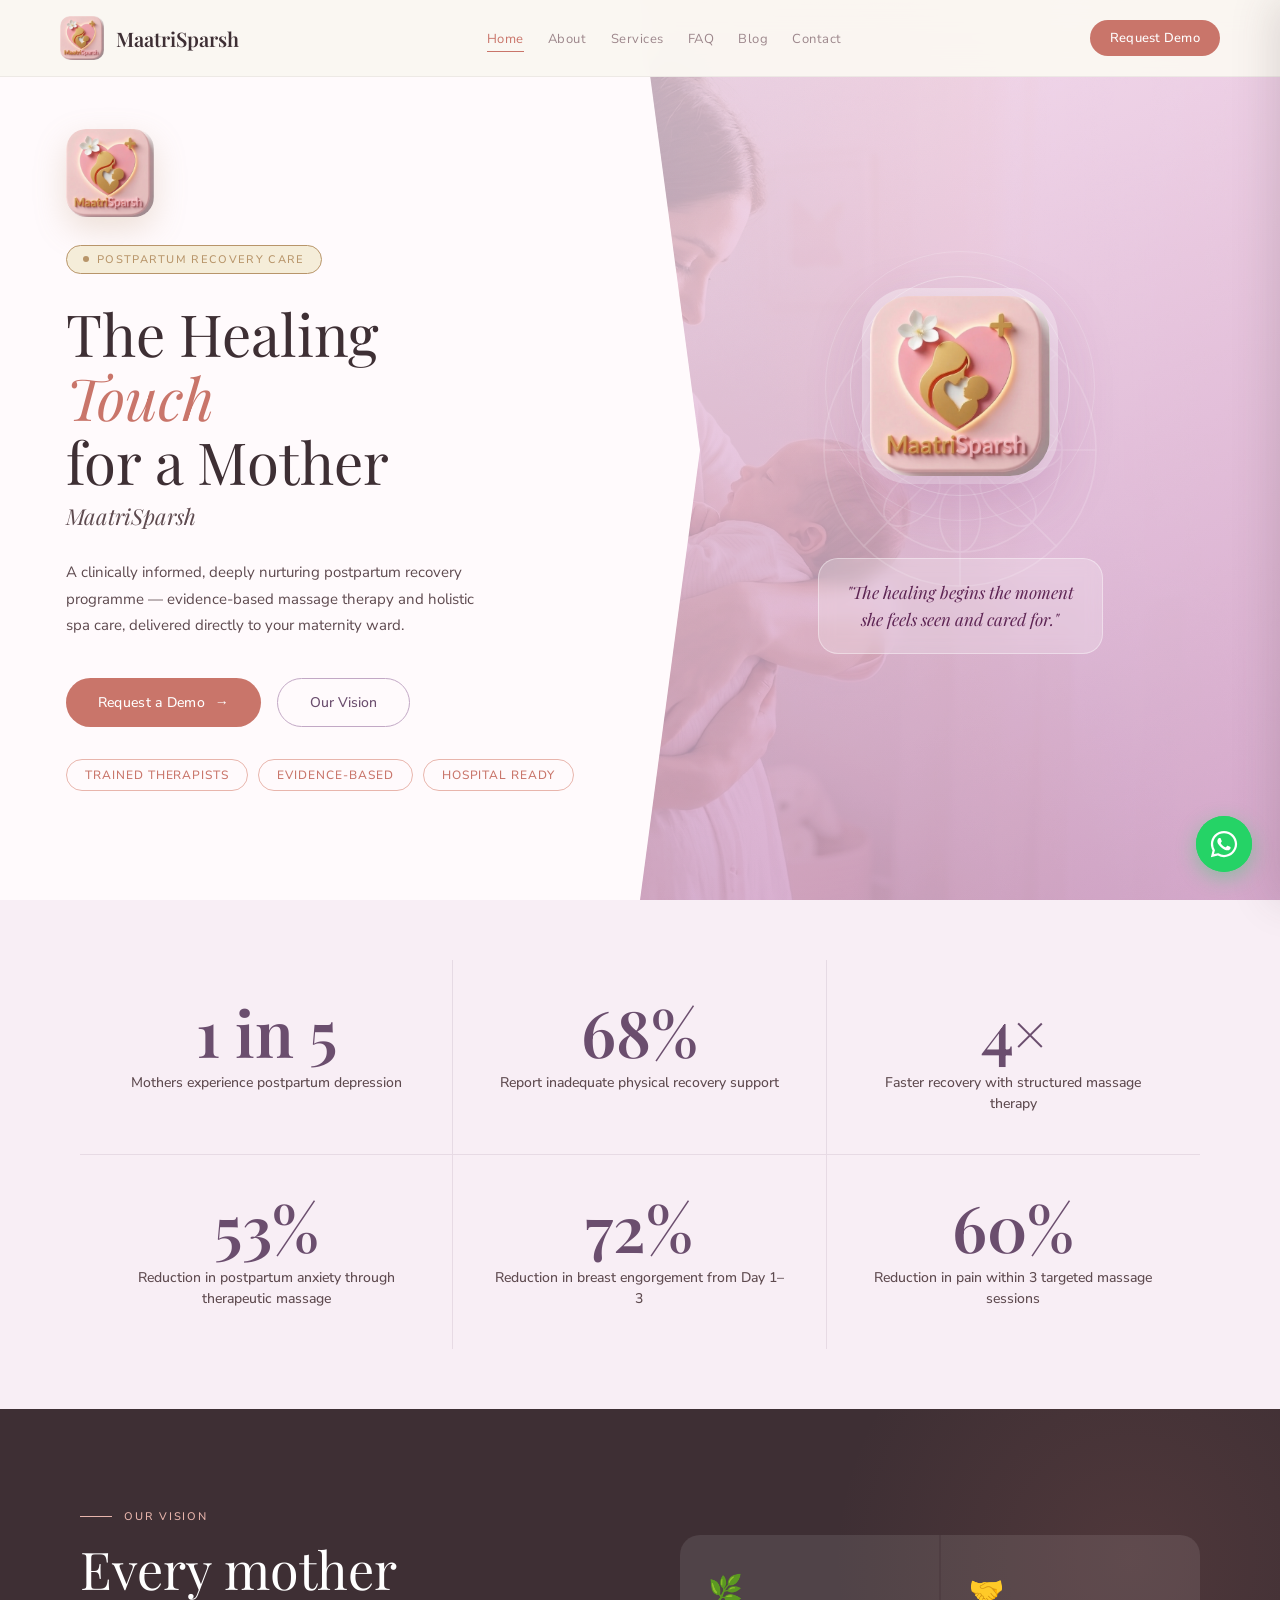
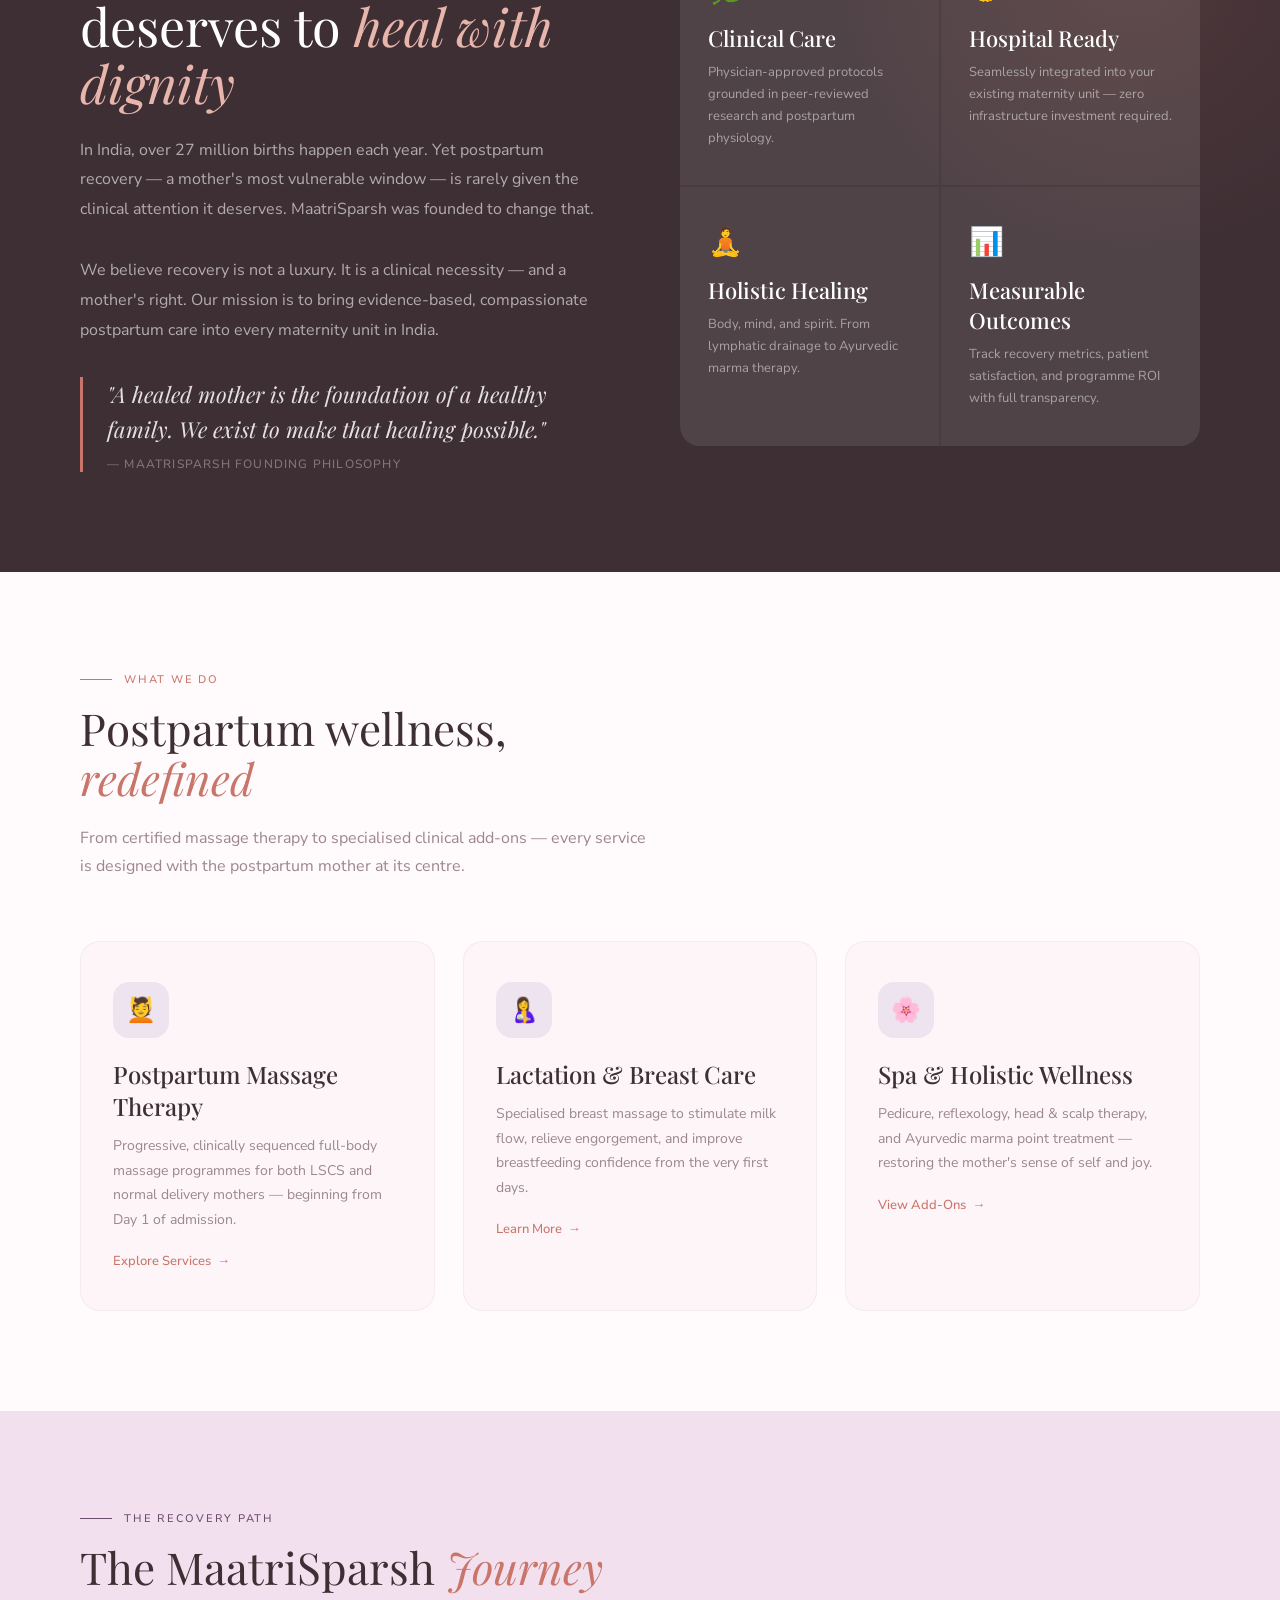
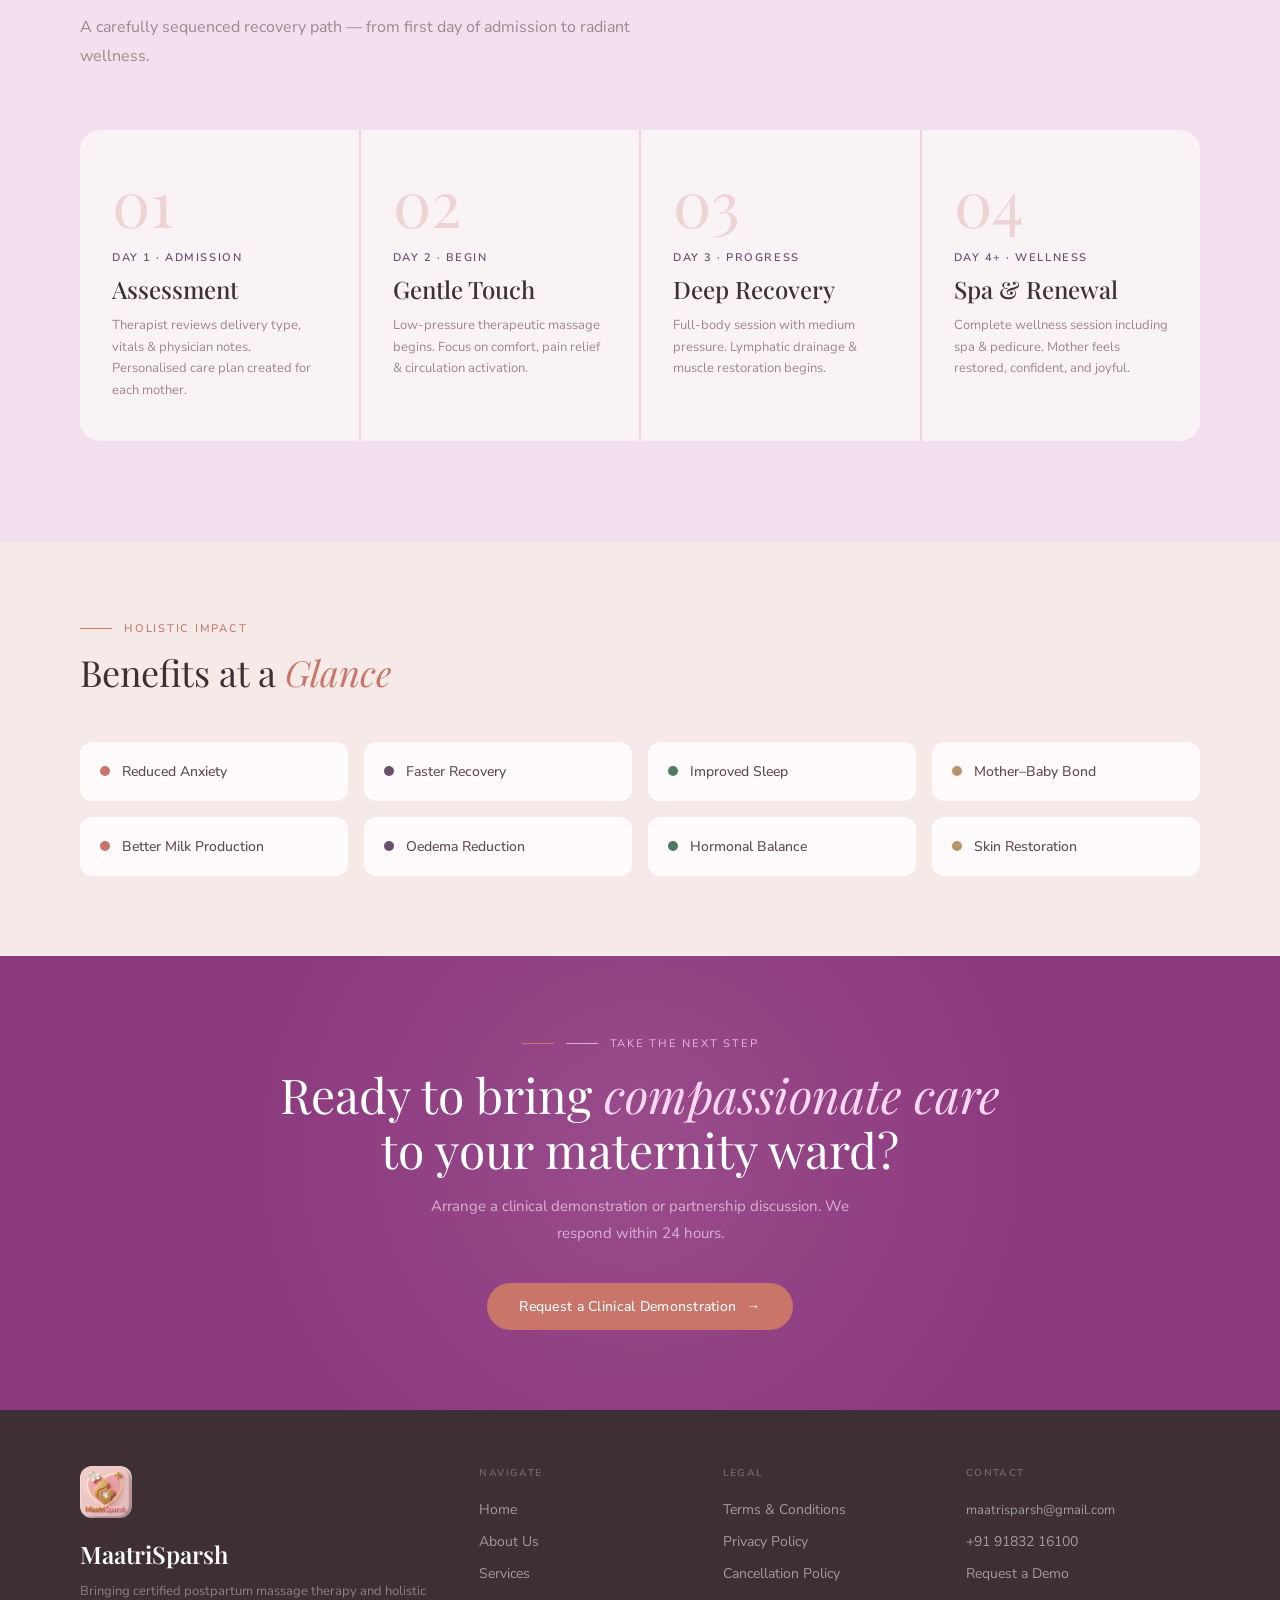
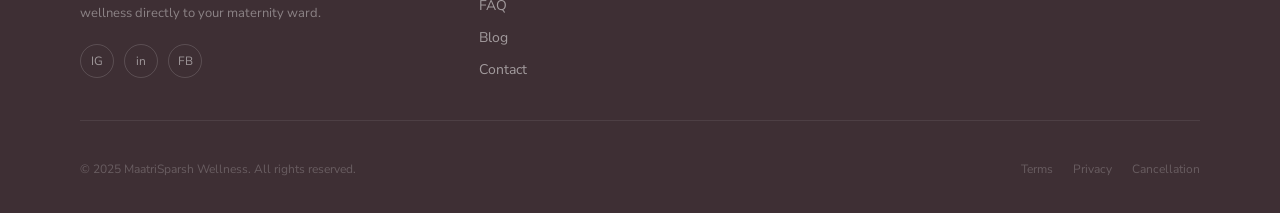
==== commit d9f2af67: "Refresh site theme, contact info, and legal page integrity" ====
--- a/index.html
+++ b/index.html
@@ -5,7 +5,7 @@
 <meta name="viewport" content="width=device-width, initial-scale=1.0">
 <meta name="description" content="MaatriSparsh brings certified postpartum massage therapy to your maternity ward. Evidence-based, physician-approved, hospital-ready.">
 <title>MaatriSparsh — The Healing Touch for a Mother</title>
-<link href="https://fonts.googleapis.com/css2?family=Cormorant+Garamond:ital,wght@0,300;0,400;0,500;0,600;1,300;1,400&family=DM+Sans:wght@300;400;500&display=swap" rel="stylesheet">
+<link href="https://fonts.googleapis.com/css2?family=Playfair+Display:ital,wght@0,400;0,500;0,600;1,400;1,500&family=Nunito+Sans:wght@300;400;500;600&display=swap" rel="stylesheet">
 <link rel="stylesheet" href="shared.css">
 <style>
   /* ─── HERO ─── */
@@ -117,7 +117,7 @@
   }
 
   .hero-icon-text {
-    font-family: 'Cormorant Garamond', serif;
+    font-family: 'Playfair Display', serif;
     font-size: 17px;
     font-style: italic;
     color: rgba(80,20,70,0.9);
@@ -170,7 +170,7 @@
   }
 
   .hero-title {
-    font-family: 'Cormorant Garamond', serif;
+    font-family: 'Playfair Display', serif;
     font-size: 58px;
     font-weight: 400;
     line-height: 1.1;
@@ -182,7 +182,7 @@
   .hero-title em { font-style: italic; color: var(--rose); }
 
   .hero-subtitle {
-    font-family: 'Cormorant Garamond', serif;
+    font-family: 'Playfair Display', serif;
     font-size: 22px;
     font-weight: 300;
     font-style: italic;
@@ -291,7 +291,7 @@
   .stats-band-item:nth-child(n+4) { border-top: 1px solid rgba(107,78,110,0.12); }
 
   .stat-num {
-    font-family: 'Cormorant Garamond', serif;
+    font-family: 'Playfair Display', serif;
     font-size: 64px;
     font-weight: 600;
     color: var(--plum);
@@ -338,7 +338,7 @@
   .vision-section .section-label::before { background: var(--rose-mid); }
 
   .vision-heading {
-    font-family: 'Cormorant Garamond', serif;
+    font-family: 'Playfair Display', serif;
     font-size: 52px;
     font-weight: 400;
     line-height: 1.1;
@@ -361,7 +361,7 @@
   }
 
   .vision-quote-text {
-    font-family: 'Cormorant Garamond', serif;
+    font-family: 'Playfair Display', serif;
     font-size: 22px;
     font-style: italic;
     color: rgba(255,255,255,0.85);
@@ -400,7 +400,7 @@
   }
 
   .pillar-title {
-    font-family: 'Cormorant Garamond', serif;
+    font-family: 'Playfair Display', serif;
     font-size: 22px;
     font-weight: 500;
     color: white;
@@ -430,7 +430,7 @@
     background: var(--cream);
     border-radius: 20px;
     padding: 40px 32px;
-    border: 1px solid rgba(0,0,0,0.05);
+    border: 1px solid rgba(74,63,63,0.05);
     transition: all 0.4s cubic-bezier(0.34, 1.56, 0.64, 1);
     position: relative;
     overflow: hidden;
@@ -461,7 +461,7 @@
   }
 
   .what-title {
-    font-family: 'Cormorant Garamond', serif;
+    font-family: 'Playfair Display', serif;
     font-size: 24px;
     font-weight: 500;
     color: var(--ink);
@@ -514,7 +514,7 @@
   .journey-step:hover { background: rgba(255,255,255,0.9); }
 
   .step-num {
-    font-family: 'Cormorant Garamond', serif;
+    font-family: 'Playfair Display', serif;
     font-size: 64px;
     font-weight: 300;
     color: rgba(201,117,106,0.25);
@@ -532,7 +532,7 @@
   }
 
   .step-title {
-    font-family: 'Cormorant Garamond', serif;
+    font-family: 'Playfair Display', serif;
     font-size: 24px;
     color: var(--ink);
     font-weight: 500;
@@ -606,7 +606,7 @@
   }
 
   .mini-cta-heading {
-    font-family: 'Cormorant Garamond', serif;
+    font-family: 'Playfair Display', serif;
     font-size: 48px;
     font-weight: 400;
     color: white;
@@ -708,13 +708,13 @@
   <div class="hero-left">
     <div>
       <img src="images/logo.jpg" alt="MaatriSparsh" style="height:88px;width:88px;border-radius:20px;object-fit:cover;margin-bottom:28px;display:block;box-shadow:0 12px 32px rgba(184,149,106,0.25);">
-      <div class="hero-badge"><span class="badge-dot"></span>Hospital Partnership Programme</div>
+      <div class="hero-badge"><span class="badge-dot"></span>Postpartum Recovery Care</div>
       <h1 class="hero-title">The Healing<br><em>Touch</em><br>for a Mother</h1>
       <p class="hero-subtitle">MaatriSparsh</p>
       <p class="hero-desc">A clinically informed, deeply nurturing postpartum recovery programme — evidence-based massage therapy and holistic spa care, delivered directly to your maternity ward.</p>
       <div class="hero-actions">
         <a href="contact.html" class="btn-primary">Request a Demo <span>→</span></a>
-        <a href="about.html" class="btn-outline">Our Vision</a>
+        <a href="#vision" class="btn-outline">Our Vision</a>
       </div>
       <div class="hero-tags">
         <span class="tag">Trained Therapists</span>
@@ -768,7 +768,7 @@
 </div>
 
 <!-- VISION -->
-<section class="vision-section">
+<section class="vision-section" id="vision">
   <div class="vision-inner">
     <div>
       <div class="section-label reveal">Our Vision</div>
--- a/shared.css
+++ b/shared.css
@@ -1,5 +1,5 @@
 /* ─── MAATRISPARSH SHARED STYLES ─── */
-@import url('https://fonts.googleapis.com/css2?family=Cormorant+Garamond:ital,wght@0,300;0,400;0,500;0,600;1,300;1,400&family=DM+Sans:wght@300;400;500&display=swap');
+@import url('https://fonts.googleapis.com/css2?family=Playfair+Display:ital,wght@0,400;0,500;0,600;1,400;1,500&family=Nunito+Sans:wght@300;400;500;600&display=swap');
 
 *, *::before, *::after { box-sizing: border-box; margin: 0; padding: 0; }
 
@@ -12,9 +12,9 @@
   --plum-mid: #C2A8C5;
   --cream: #FDF5F8;
   --warm-white: #FFFAFC;
-  --ink: #1E1A1A;
-  --ink-soft: #4A3F3F;
-  --ink-muted: #8A7878;
+  --ink: #3E2F34;
+  --ink-soft: #5E4A4F;
+  --ink-muted: #9D878C;
   --gold: #B8956A;
   --gold-light: #F5EDD9;
   --green-soft: #4E7A5F;
@@ -24,7 +24,7 @@
 html { scroll-behavior: smooth; }
 
 body {
-  font-family: 'DM Sans', sans-serif;
+  font-family: 'Nunito Sans', sans-serif;
   background: var(--cream);
   color: var(--ink);
   overflow-x: hidden;
@@ -45,7 +45,7 @@
   background: rgba(250,247,242,0.96);
   backdrop-filter: blur(14px);
   -webkit-backdrop-filter: blur(14px);
-  border-bottom: 1px solid rgba(0,0,0,0.07);
+  border-bottom: 1px solid rgba(74,63,63,0.07);
   animation: navSlide 0.5s 0.1s both;
 }
 
@@ -69,7 +69,7 @@
 }
 
 .nav-brand-name {
-  font-family: 'Cormorant Garamond', serif;
+  font-family: 'Playfair Display', serif;
   font-size: 20px;
   font-weight: 600;
   color: var(--ink);
@@ -176,7 +176,7 @@
   z-index: 200;
   transform: translateX(100%);
   transition: transform 0.35s cubic-bezier(0.4,0,0.2,1);
-  box-shadow: -8px 0 40px rgba(0,0,0,0.15);
+  box-shadow: -8px 0 40px rgba(74,63,63,0.15);
   display: flex;
   flex-direction: column;
 }
@@ -195,7 +195,7 @@
   align-self: flex-end;
   width: 36px; height: 36px;
   border-radius: 50%;
-  border: 1px solid rgba(0,0,0,0.12);
+  border: 1px solid rgba(74,63,63,0.12);
   background: none;
   font-size: 15px;
   color: var(--ink-muted);
@@ -209,7 +209,7 @@
 
 .mobile-drawer-brand {
   padding-bottom: 20px;
-  border-bottom: 1px solid rgba(0,0,0,0.07);
+  border-bottom: 1px solid rgba(74,63,63,0.07);
   margin-bottom: 12px;
 }
 
@@ -243,7 +243,7 @@
   flex-direction: column;
   gap: 10px;
   padding-top: 20px;
-  border-top: 1px solid rgba(0,0,0,0.07);
+  border-top: 1px solid rgba(74,63,63,0.07);
   margin-top: 16px;
 }
 
@@ -305,7 +305,7 @@
 }
 
 .page-hero h1 {
-  font-family: 'Cormorant Garamond', serif;
+  font-family: 'Playfair Display', serif;
   font-size: 58px;
   font-weight: 400;
   line-height: 1.1;
@@ -349,7 +349,7 @@
 }
 
 .section-heading {
-  font-family: 'Cormorant Garamond', serif;
+  font-family: 'Playfair Display', serif;
   font-size: 44px;
   font-weight: 400;
   line-height: 1.15;
@@ -384,7 +384,7 @@
 }
 
 .footer-brand-name {
-  font-family: 'Cormorant Garamond', serif;
+  font-family: 'Playfair Display', serif;
   font-size: 24px;
   font-weight: 600;
   color: white;
@@ -489,13 +489,13 @@
 
 .wa-tooltip {
   background: var(--warm-white);
-  border: 1px solid rgba(0,0,0,0.08);
+  border: 1px solid rgba(74,63,63,0.08);
   border-radius: 12px;
   padding: 10px 14px;
   font-size: 13px;
   color: var(--ink-soft);
   white-space: nowrap;
-  box-shadow: 0 8px 24px rgba(0,0,0,0.10);
+  box-shadow: 0 8px 24px rgba(74,63,63,0.10);
   opacity: 0;
   transform: translateX(10px);
   transition: opacity 0.3s, transform 0.3s;
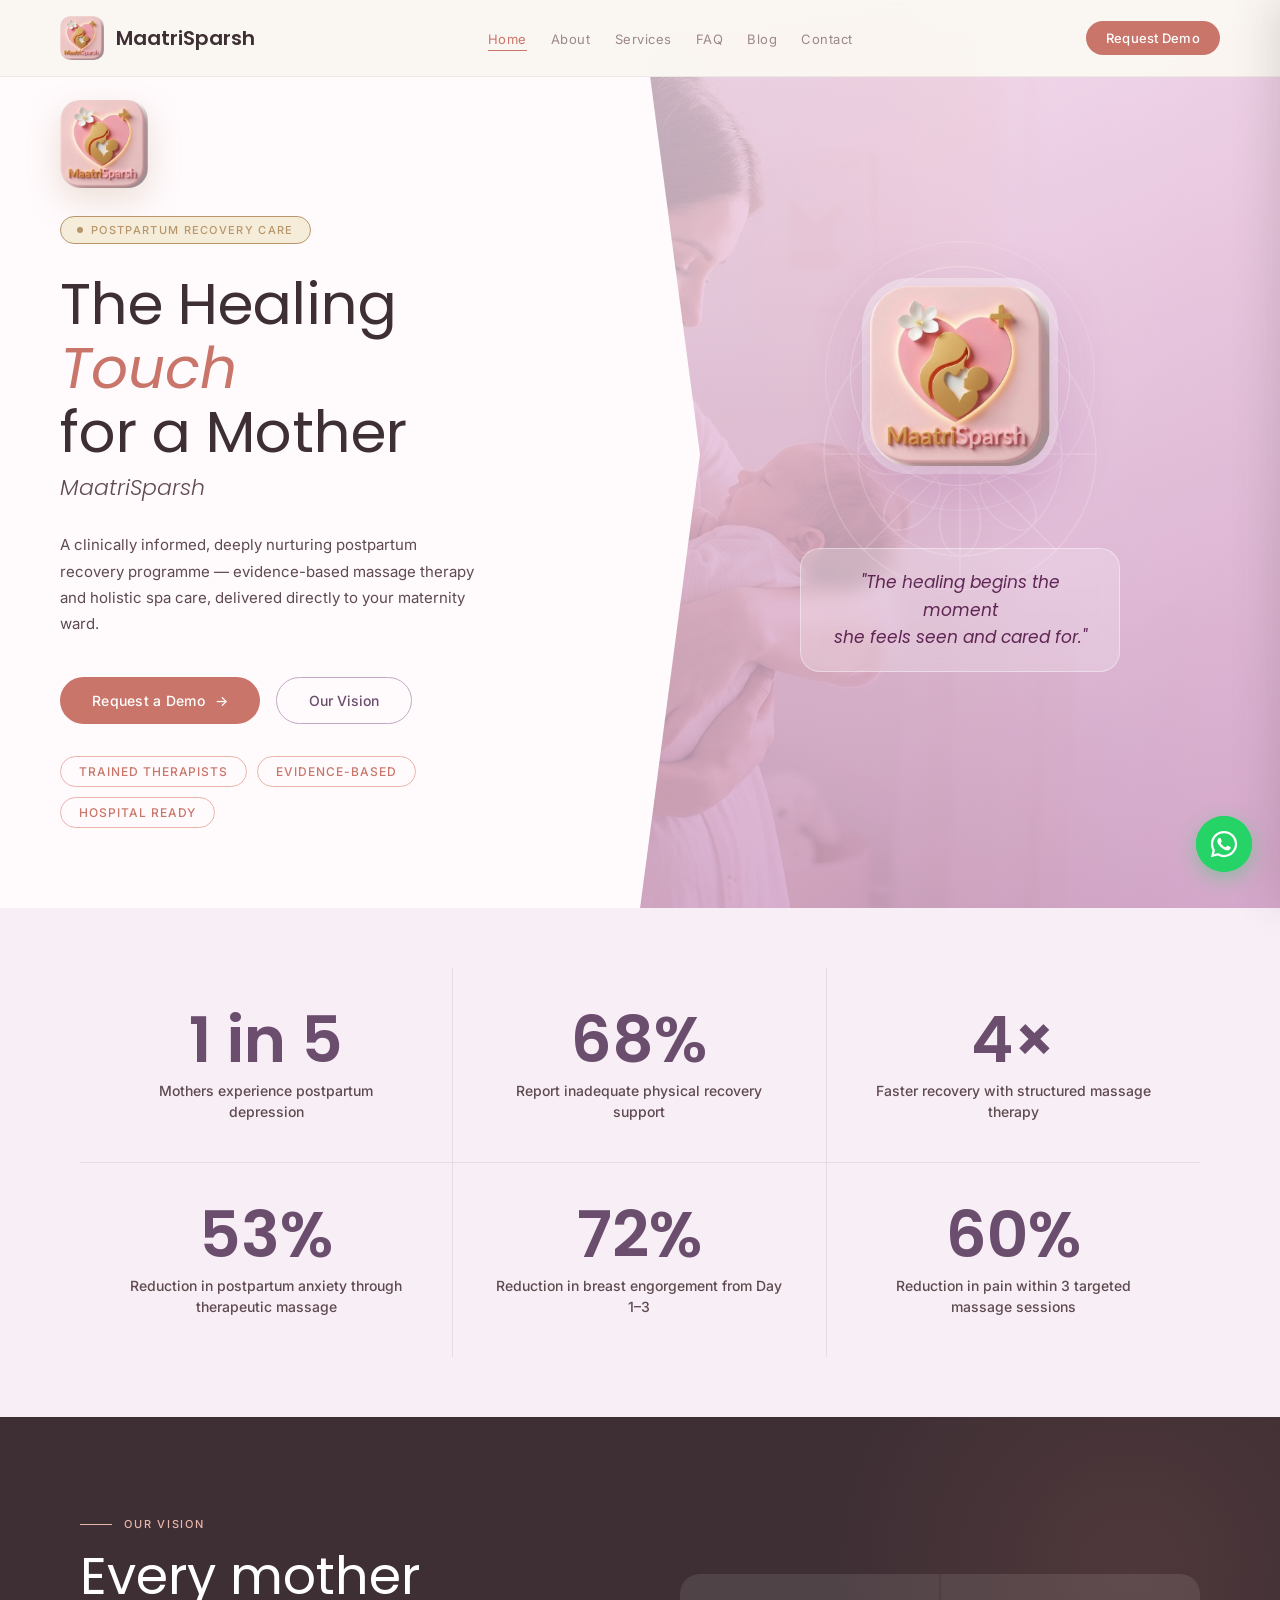
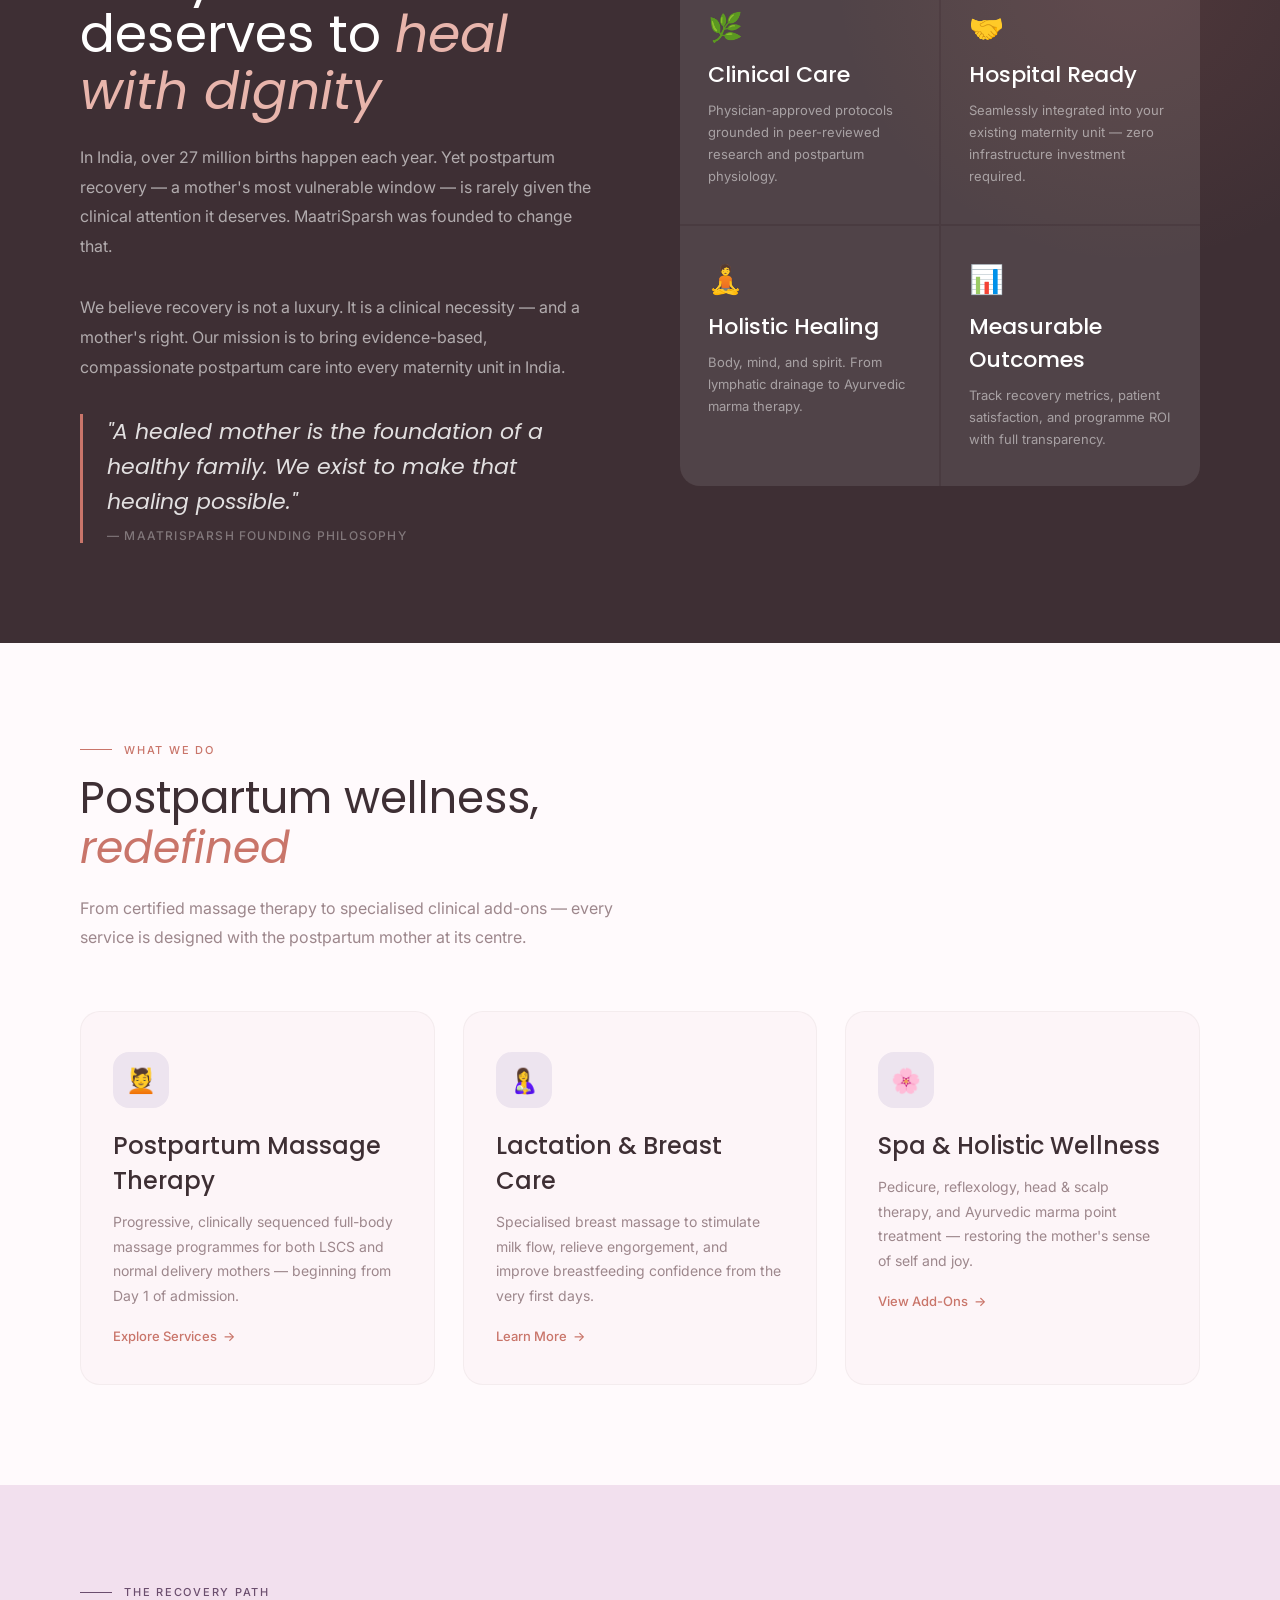
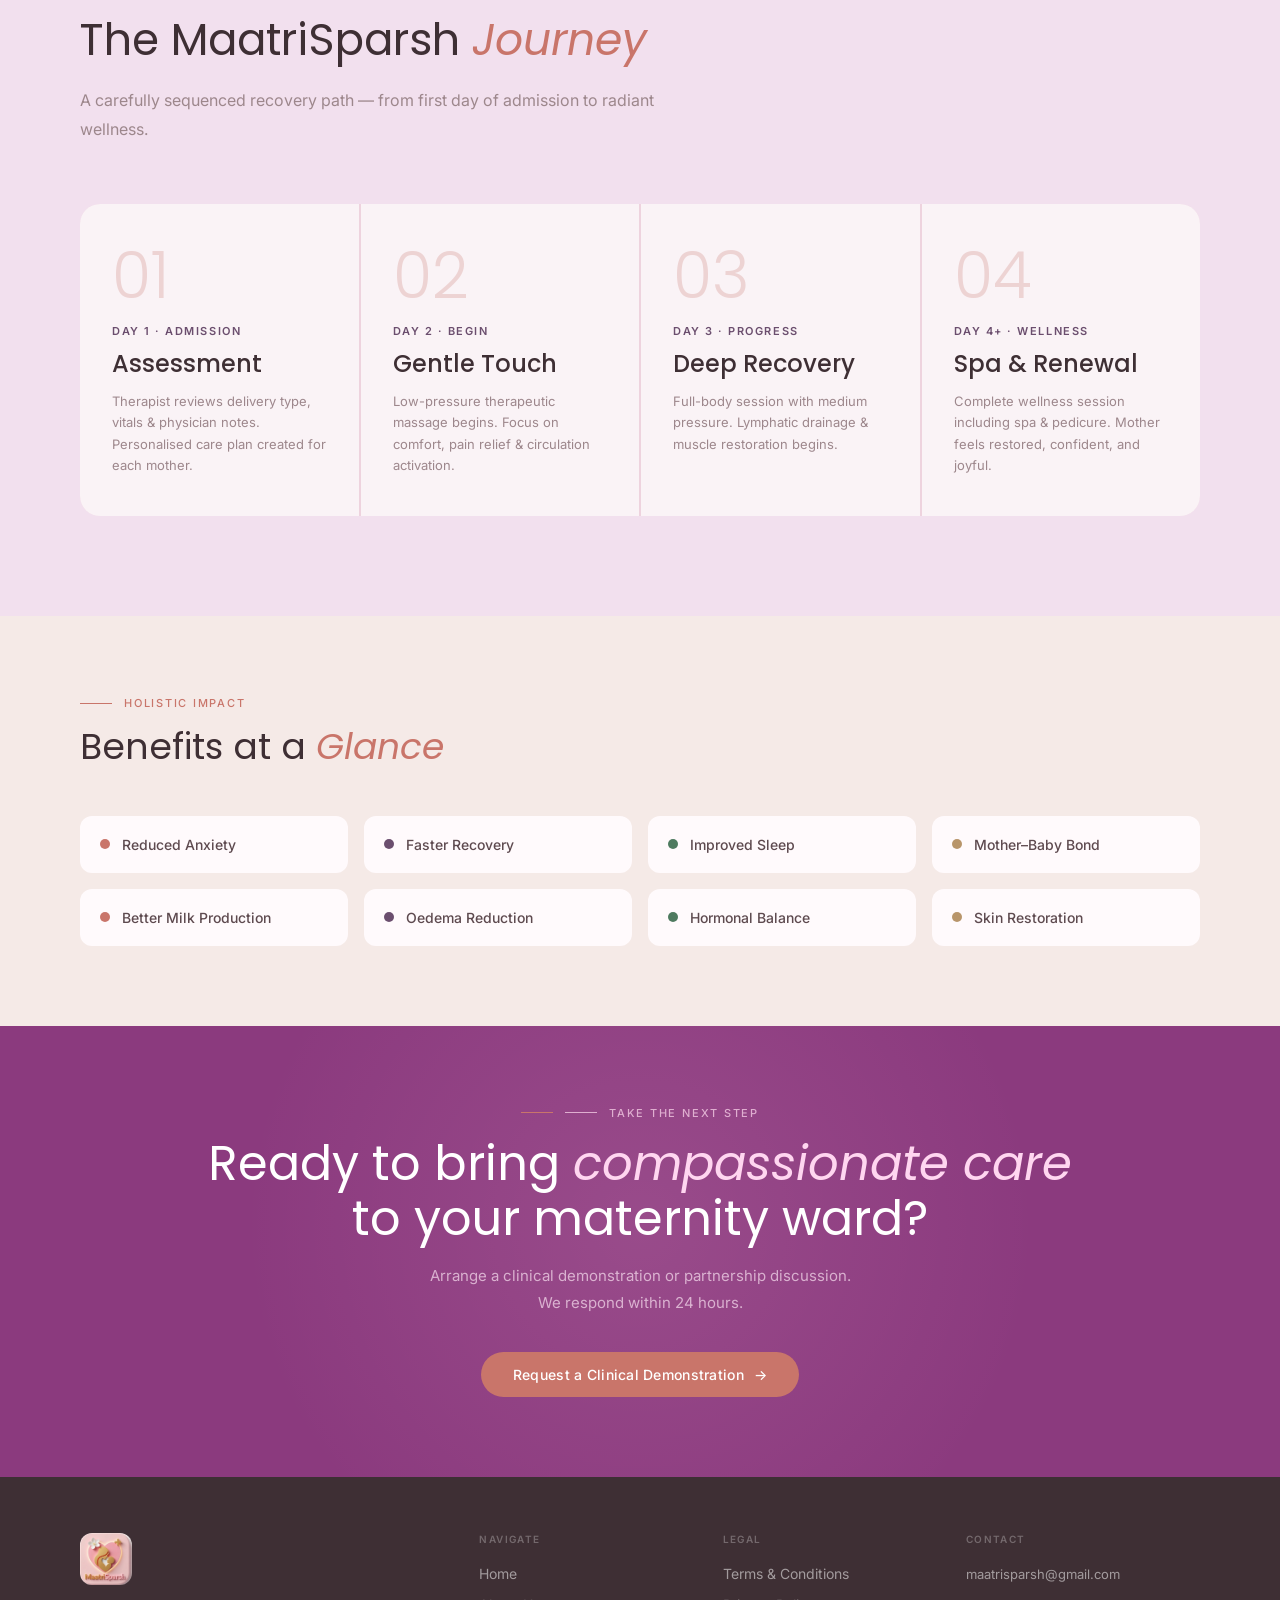
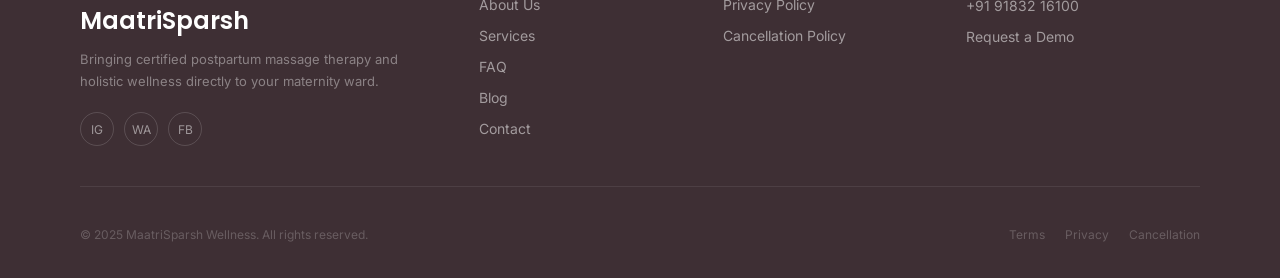
==== commit 73efcff2: "Improve readability, add favicon, and wire social links" ====
--- a/index.html
+++ b/index.html
@@ -5,8 +5,9 @@
 <meta name="viewport" content="width=device-width, initial-scale=1.0">
 <meta name="description" content="MaatriSparsh brings certified postpartum massage therapy to your maternity ward. Evidence-based, physician-approved, hospital-ready.">
 <title>MaatriSparsh — The Healing Touch for a Mother</title>
-<link href="https://fonts.googleapis.com/css2?family=Playfair+Display:ital,wght@0,400;0,500;0,600;1,400;1,500&family=Nunito+Sans:wght@300;400;500;600&display=swap" rel="stylesheet">
+<link href="https://fonts.googleapis.com/css2?family=Inter:wght@300;400;500;600;700&family=Poppins:wght@400;500;600;700&display=swap" rel="stylesheet">
 <link rel="stylesheet" href="shared.css">
+<link rel="icon" type="image/jpeg" href="images/logo.jpg">
 <style>
   /* ─── HERO ─── */
   .hero {
@@ -117,7 +118,7 @@
   }
 
   .hero-icon-text {
-    font-family: 'Playfair Display', serif;
+    font-family: 'Poppins', sans-serif;
     font-size: 17px;
     font-style: italic;
     color: rgba(80,20,70,0.9);
@@ -170,7 +171,7 @@
   }
 
   .hero-title {
-    font-family: 'Playfair Display', serif;
+    font-family: 'Poppins', sans-serif;
     font-size: 58px;
     font-weight: 400;
     line-height: 1.1;
@@ -182,7 +183,7 @@
   .hero-title em { font-style: italic; color: var(--rose); }
 
   .hero-subtitle {
-    font-family: 'Playfair Display', serif;
+    font-family: 'Poppins', sans-serif;
     font-size: 22px;
     font-weight: 300;
     font-style: italic;
@@ -291,7 +292,7 @@
   .stats-band-item:nth-child(n+4) { border-top: 1px solid rgba(107,78,110,0.12); }
 
   .stat-num {
-    font-family: 'Playfair Display', serif;
+    font-family: 'Poppins', sans-serif;
     font-size: 64px;
     font-weight: 600;
     color: var(--plum);
@@ -338,7 +339,7 @@
   .vision-section .section-label::before { background: var(--rose-mid); }
 
   .vision-heading {
-    font-family: 'Playfair Display', serif;
+    font-family: 'Poppins', sans-serif;
     font-size: 52px;
     font-weight: 400;
     line-height: 1.1;
@@ -361,7 +362,7 @@
   }
 
   .vision-quote-text {
-    font-family: 'Playfair Display', serif;
+    font-family: 'Poppins', sans-serif;
     font-size: 22px;
     font-style: italic;
     color: rgba(255,255,255,0.85);
@@ -400,7 +401,7 @@
   }
 
   .pillar-title {
-    font-family: 'Playfair Display', serif;
+    font-family: 'Poppins', sans-serif;
     font-size: 22px;
     font-weight: 500;
     color: white;
@@ -461,7 +462,7 @@
   }
 
   .what-title {
-    font-family: 'Playfair Display', serif;
+    font-family: 'Poppins', sans-serif;
     font-size: 24px;
     font-weight: 500;
     color: var(--ink);
@@ -514,7 +515,7 @@
   .journey-step:hover { background: rgba(255,255,255,0.9); }
 
   .step-num {
-    font-family: 'Playfair Display', serif;
+    font-family: 'Poppins', sans-serif;
     font-size: 64px;
     font-weight: 300;
     color: rgba(201,117,106,0.25);
@@ -532,7 +533,7 @@
   }
 
   .step-title {
-    font-family: 'Playfair Display', serif;
+    font-family: 'Poppins', sans-serif;
     font-size: 24px;
     color: var(--ink);
     font-weight: 500;
@@ -606,7 +607,7 @@
   }
 
   .mini-cta-heading {
-    font-family: 'Playfair Display', serif;
+    font-family: 'Poppins', sans-serif;
     font-size: 48px;
     font-weight: 400;
     color: white;
--- a/shared.css
+++ b/shared.css
@@ -1,5 +1,5 @@
 /* ─── MAATRISPARSH SHARED STYLES ─── */
-@import url('https://fonts.googleapis.com/css2?family=Playfair+Display:ital,wght@0,400;0,500;0,600;1,400;1,500&family=Nunito+Sans:wght@300;400;500;600&display=swap');
+@import url('https://fonts.googleapis.com/css2?family=Inter:wght@300;400;500;600;700&family=Poppins:wght@400;500;600;700&display=swap');
 
 *, *::before, *::after { box-sizing: border-box; margin: 0; padding: 0; }
 
@@ -24,7 +24,7 @@
 html { scroll-behavior: smooth; }
 
 body {
-  font-family: 'Nunito Sans', sans-serif;
+  font-family: 'Inter', sans-serif;
   background: var(--cream);
   color: var(--ink);
   overflow-x: hidden;
@@ -69,7 +69,7 @@
 }
 
 .nav-brand-name {
-  font-family: 'Playfair Display', serif;
+  font-family: 'Poppins', sans-serif;
   font-size: 20px;
   font-weight: 600;
   color: var(--ink);
@@ -305,7 +305,7 @@
 }
 
 .page-hero h1 {
-  font-family: 'Playfair Display', serif;
+  font-family: 'Poppins', sans-serif;
   font-size: 58px;
   font-weight: 400;
   line-height: 1.1;
@@ -349,7 +349,7 @@
 }
 
 .section-heading {
-  font-family: 'Playfair Display', serif;
+  font-family: 'Poppins', sans-serif;
   font-size: 44px;
   font-weight: 400;
   line-height: 1.15;
@@ -384,7 +384,7 @@
 }
 
 .footer-brand-name {
-  font-family: 'Playfair Display', serif;
+  font-family: 'Poppins', sans-serif;
   font-size: 24px;
   font-weight: 600;
   color: white;
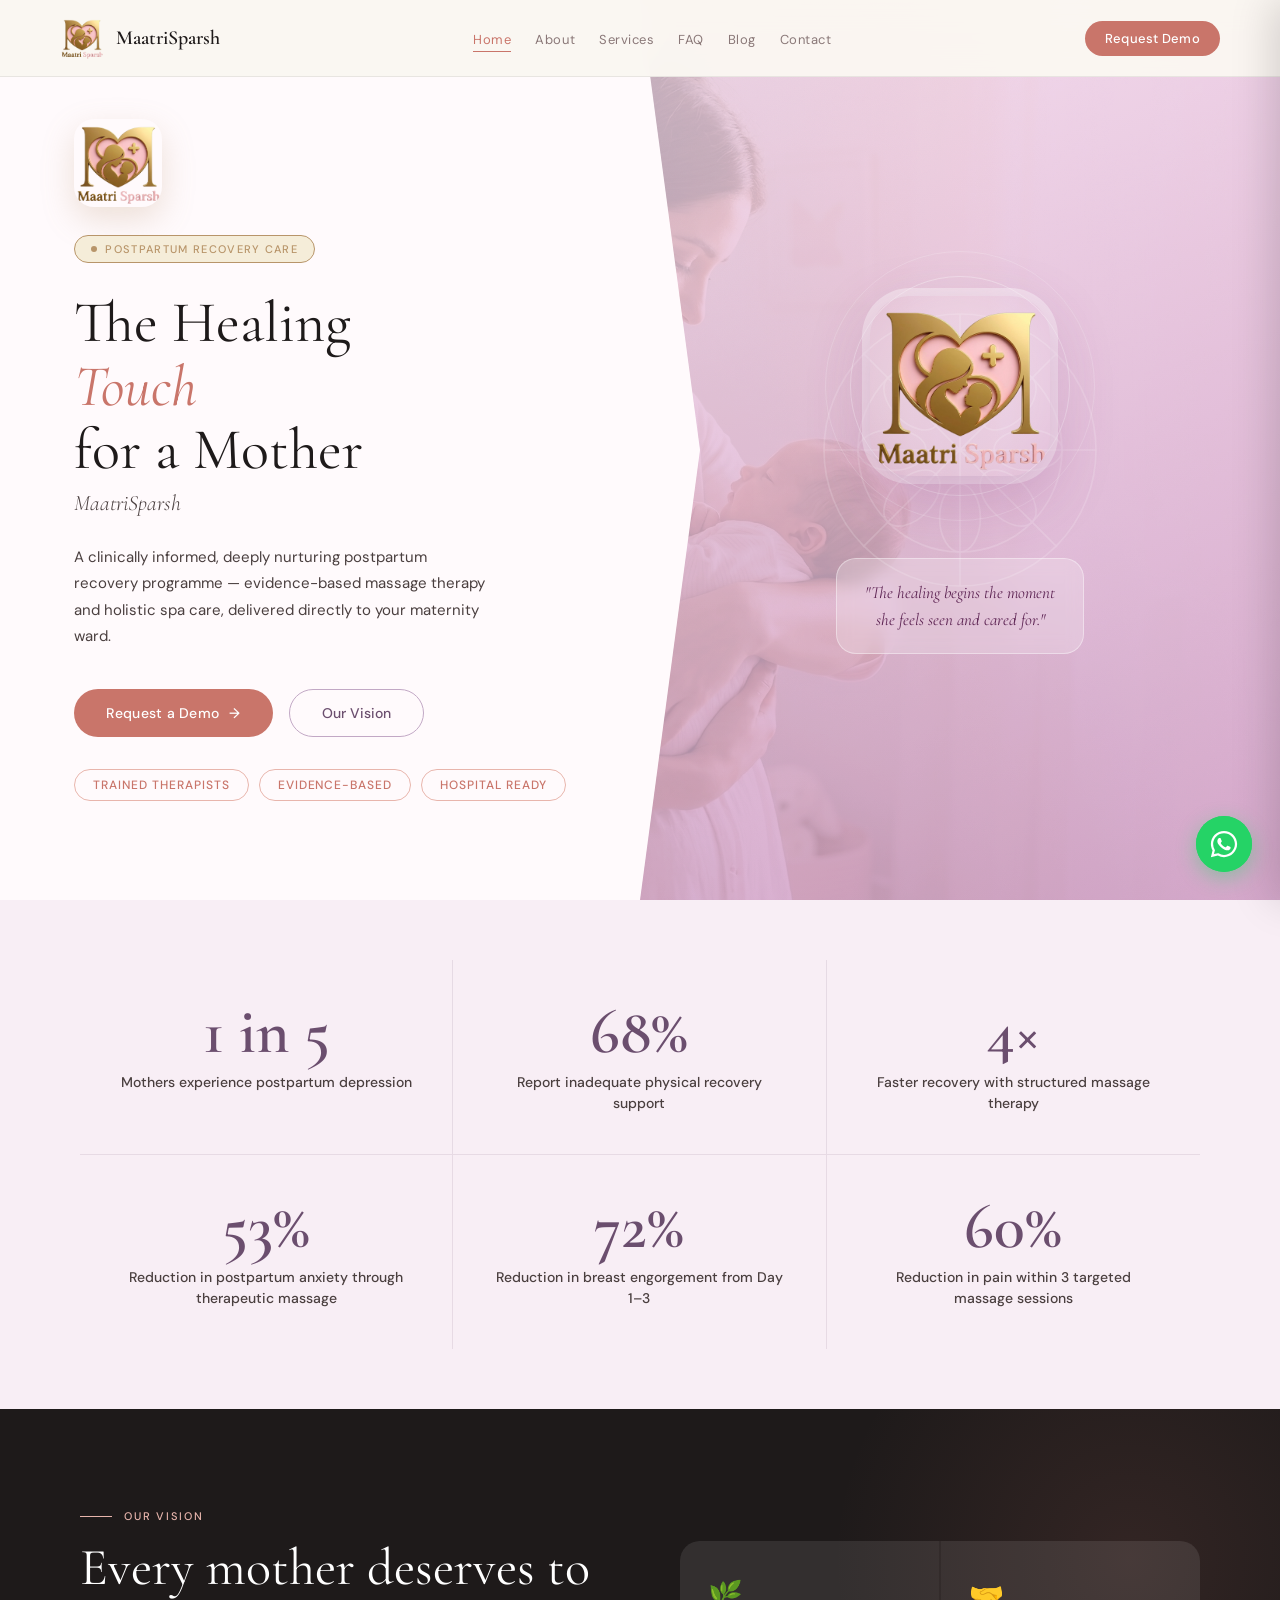
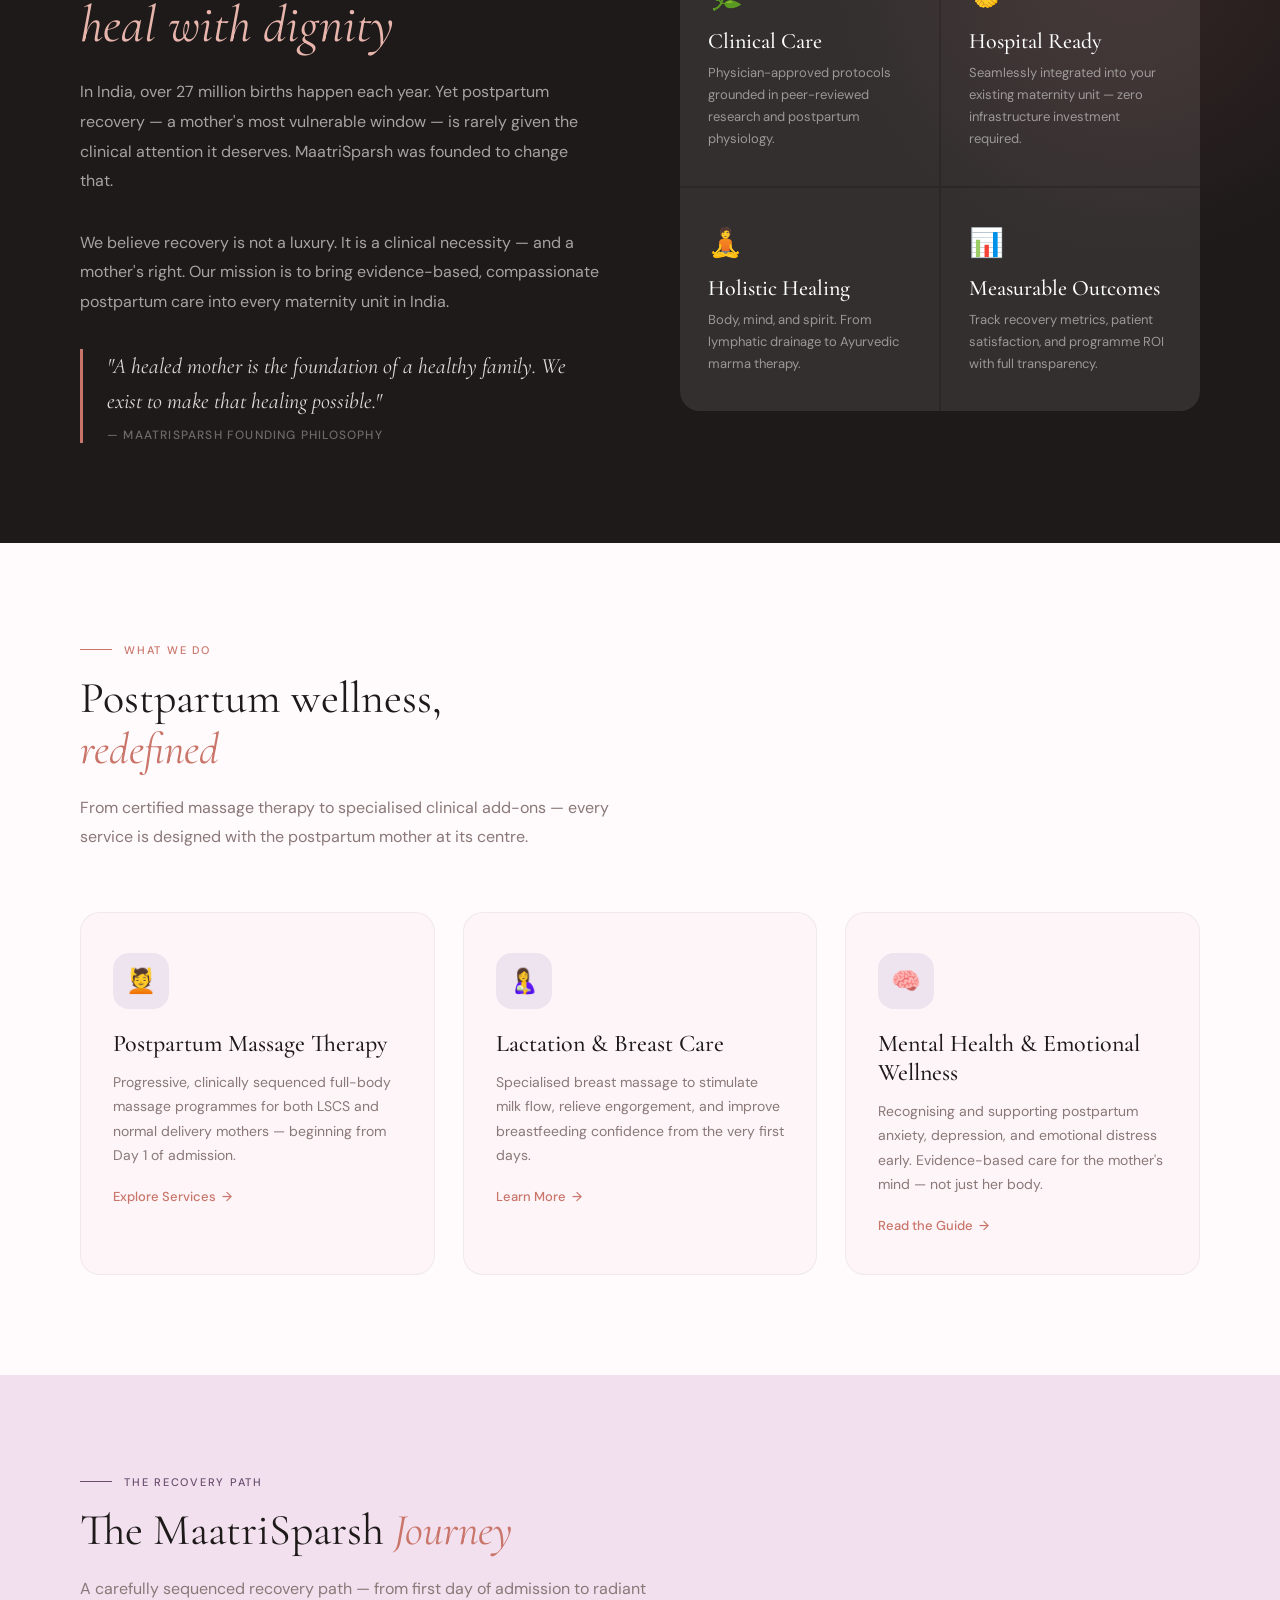
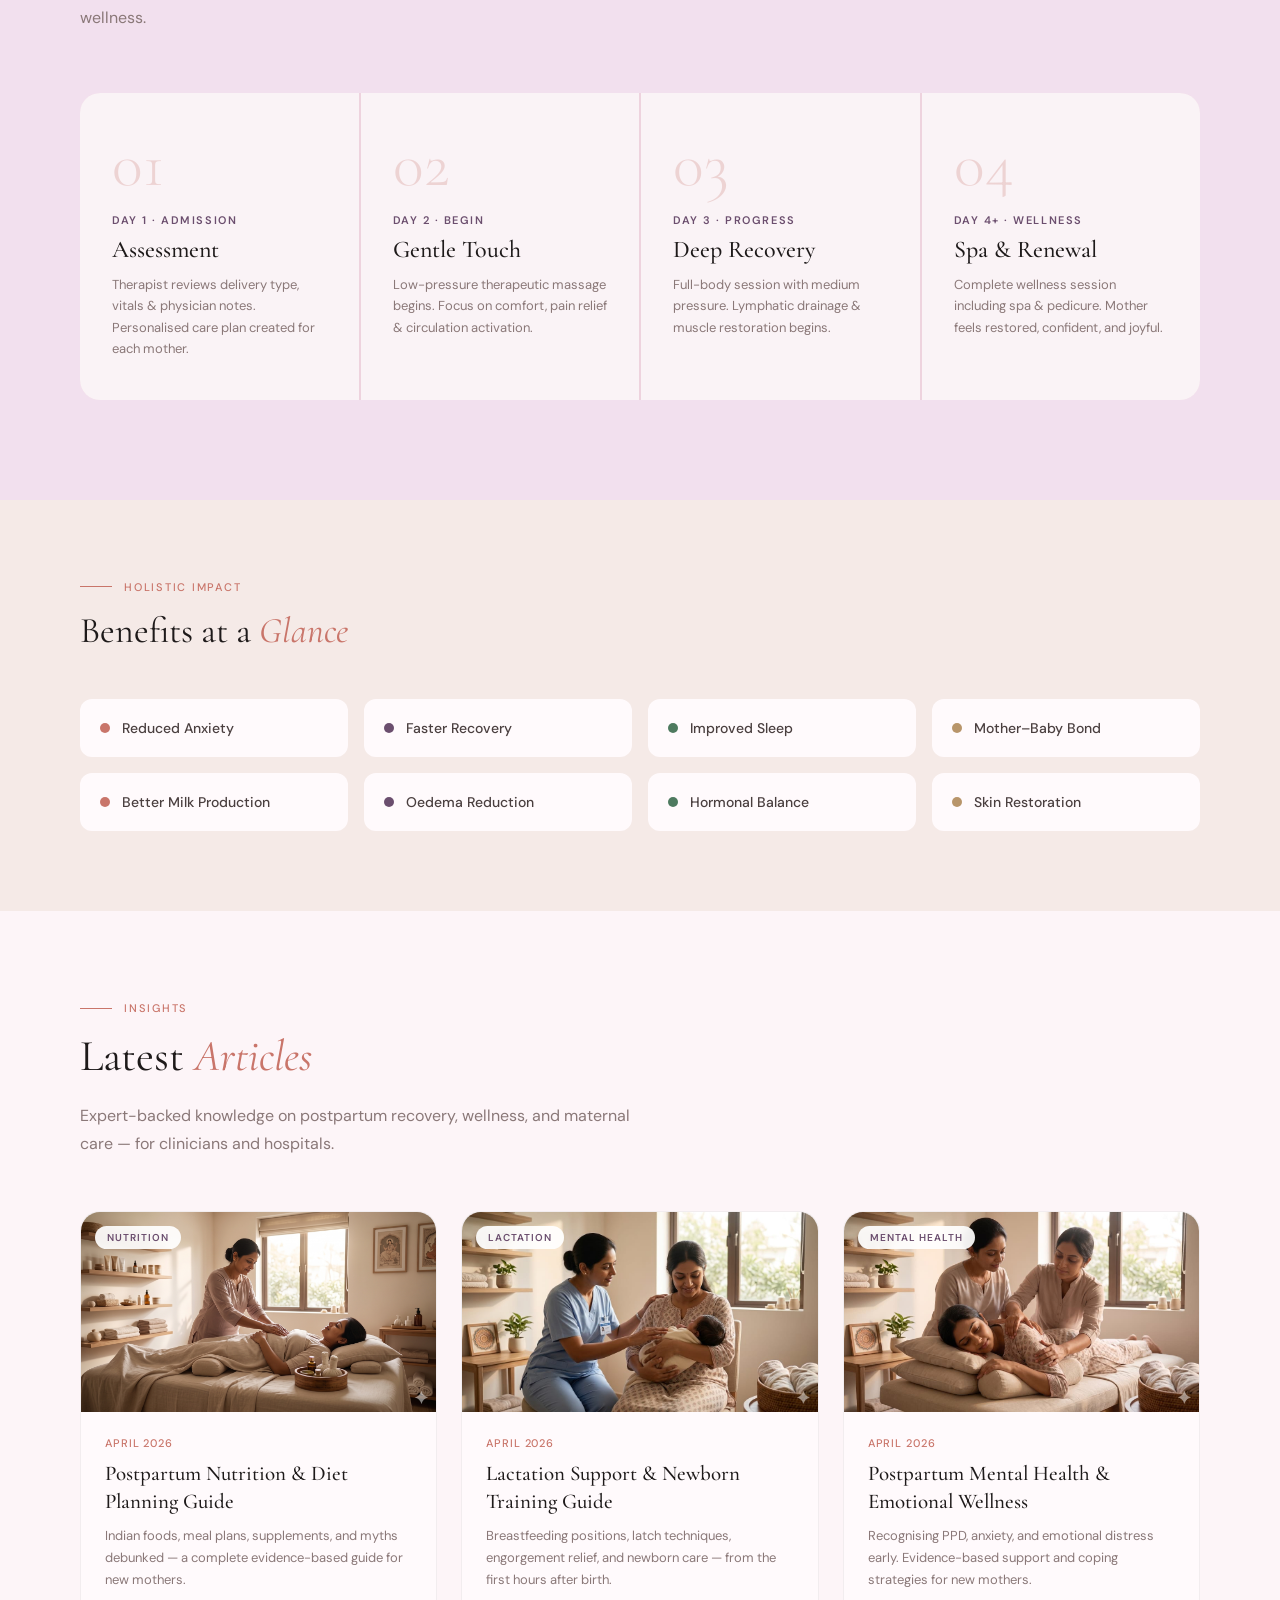
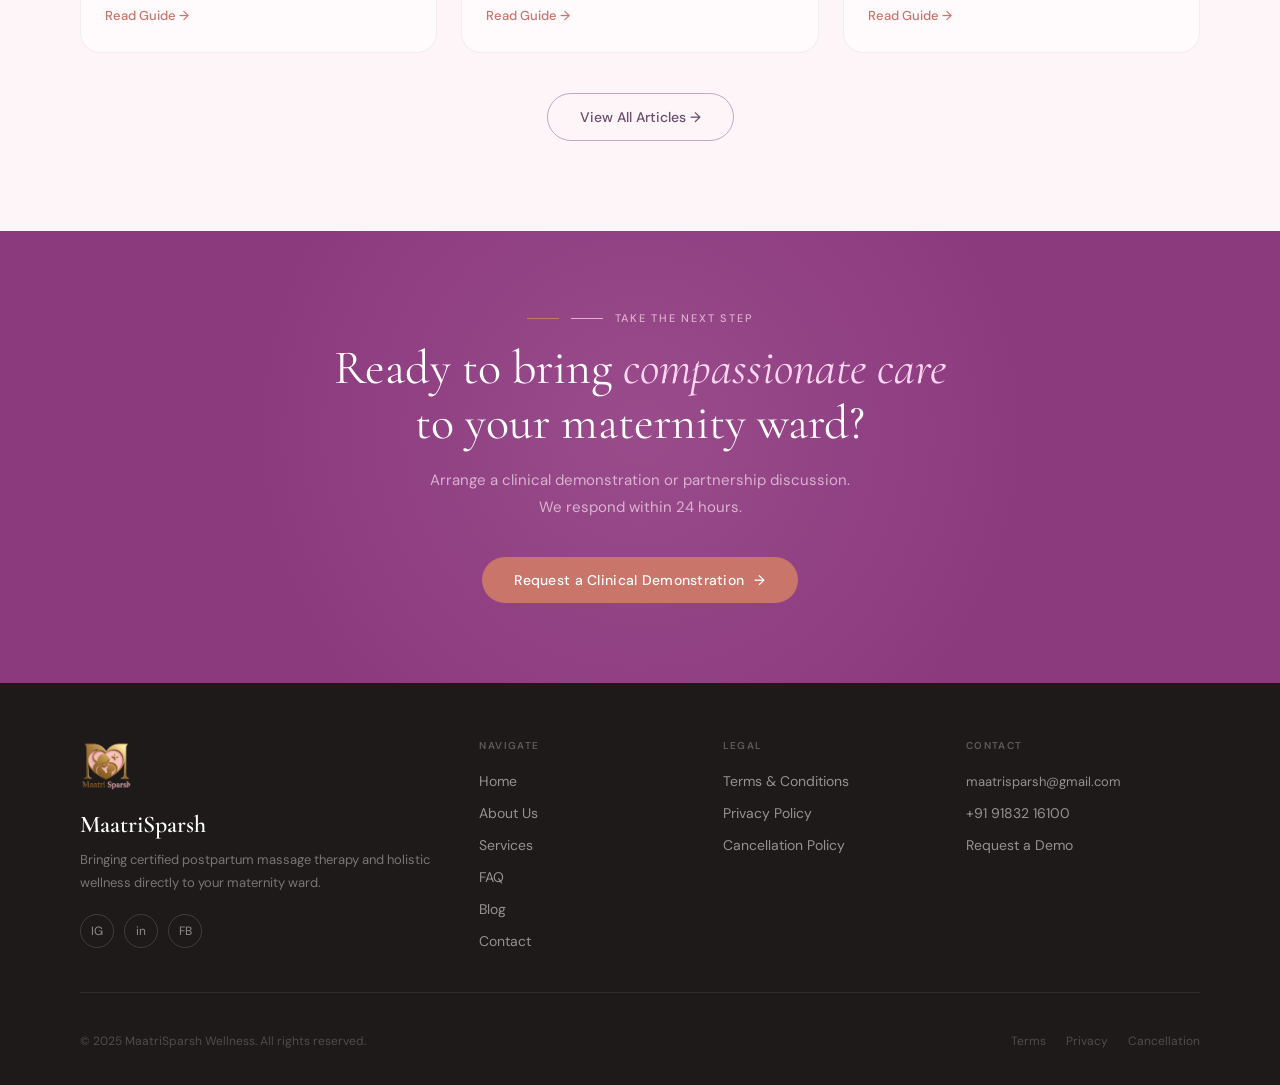
==== commit d3feea7f: "cahnging on 26-04, added page sandeep sent, and other  changes u" ====
--- a/index.html
+++ b/index.html
@@ -3,11 +3,11 @@
 <head>
 <meta charset="UTF-8">
 <meta name="viewport" content="width=device-width, initial-scale=1.0">
+<meta name="keywords" content="postpartum massage India, maternity ward wellness, hospital postpartum care, MaatriSparsh, postpartum recovery India">
 <meta name="description" content="MaatriSparsh brings certified postpartum massage therapy to your maternity ward. Evidence-based, physician-approved, hospital-ready.">
 <title>MaatriSparsh — The Healing Touch for a Mother</title>
-<link href="https://fonts.googleapis.com/css2?family=Inter:wght@300;400;500;600;700&family=Poppins:wght@400;500;600;700&display=swap" rel="stylesheet">
+<link href="https://fonts.googleapis.com/css2?family=Cormorant+Garamond:ital,wght@0,300;0,400;0,500;0,600;1,300;1,400&family=DM+Sans:wght@300;400;500&display=swap" rel="stylesheet">
 <link rel="stylesheet" href="shared.css">
-<link rel="icon" type="image/jpeg" href="images/logo.jpg">
 <style>
   /* ─── HERO ─── */
   .hero {
@@ -118,7 +118,7 @@
   }
 
   .hero-icon-text {
-    font-family: 'Poppins', sans-serif;
+    font-family: 'Cormorant Garamond', serif;
     font-size: 17px;
     font-style: italic;
     color: rgba(80,20,70,0.9);
@@ -171,7 +171,7 @@
   }
 
   .hero-title {
-    font-family: 'Poppins', sans-serif;
+    font-family: 'Cormorant Garamond', serif;
     font-size: 58px;
     font-weight: 400;
     line-height: 1.1;
@@ -183,7 +183,7 @@
   .hero-title em { font-style: italic; color: var(--rose); }
 
   .hero-subtitle {
-    font-family: 'Poppins', sans-serif;
+    font-family: 'Cormorant Garamond', serif;
     font-size: 22px;
     font-weight: 300;
     font-style: italic;
@@ -292,7 +292,7 @@
   .stats-band-item:nth-child(n+4) { border-top: 1px solid rgba(107,78,110,0.12); }
 
   .stat-num {
-    font-family: 'Poppins', sans-serif;
+    font-family: 'Cormorant Garamond', serif;
     font-size: 64px;
     font-weight: 600;
     color: var(--plum);
@@ -339,7 +339,7 @@
   .vision-section .section-label::before { background: var(--rose-mid); }
 
   .vision-heading {
-    font-family: 'Poppins', sans-serif;
+    font-family: 'Cormorant Garamond', serif;
     font-size: 52px;
     font-weight: 400;
     line-height: 1.1;
@@ -362,7 +362,7 @@
   }
 
   .vision-quote-text {
-    font-family: 'Poppins', sans-serif;
+    font-family: 'Cormorant Garamond', serif;
     font-size: 22px;
     font-style: italic;
     color: rgba(255,255,255,0.85);
@@ -401,7 +401,7 @@
   }
 
   .pillar-title {
-    font-family: 'Poppins', sans-serif;
+    font-family: 'Cormorant Garamond', serif;
     font-size: 22px;
     font-weight: 500;
     color: white;
@@ -431,7 +431,7 @@
     background: var(--cream);
     border-radius: 20px;
     padding: 40px 32px;
-    border: 1px solid rgba(74,63,63,0.05);
+    border: 1px solid rgba(0,0,0,0.05);
     transition: all 0.4s cubic-bezier(0.34, 1.56, 0.64, 1);
     position: relative;
     overflow: hidden;
@@ -462,7 +462,7 @@
   }
 
   .what-title {
-    font-family: 'Poppins', sans-serif;
+    font-family: 'Cormorant Garamond', serif;
     font-size: 24px;
     font-weight: 500;
     color: var(--ink);
@@ -515,7 +515,7 @@
   .journey-step:hover { background: rgba(255,255,255,0.9); }
 
   .step-num {
-    font-family: 'Poppins', sans-serif;
+    font-family: 'Cormorant Garamond', serif;
     font-size: 64px;
     font-weight: 300;
     color: rgba(201,117,106,0.25);
@@ -533,7 +533,7 @@
   }
 
   .step-title {
-    font-family: 'Poppins', sans-serif;
+    font-family: 'Cormorant Garamond', serif;
     font-size: 24px;
     color: var(--ink);
     font-weight: 500;
@@ -607,7 +607,7 @@
   }
 
   .mini-cta-heading {
-    font-family: 'Poppins', sans-serif;
+    font-family: 'Cormorant Garamond', serif;
     font-size: 48px;
     font-weight: 400;
     color: white;
@@ -624,7 +624,139 @@
     line-height: 1.8;
   }
 
-  /* ─── TABLET (≤900px) ─── */
+  /* ─── BLOG PREVIEW ─── */
+  .blogs-section {
+    background: var(--cream);
+    padding: 90px 80px;
+  }
+
+  .blogs-grid {
+    display: grid;
+    grid-template-columns: repeat(3, 1fr);
+    gap: 24px;
+    margin-top: 52px;
+  }
+
+  .blog-card {
+    background: var(--warm-white);
+    border-radius: 20px;
+    overflow: hidden;
+    border: 1px solid rgba(0,0,0,0.05);
+    transition: transform 0.4s cubic-bezier(0.34,1.56,0.64,1), box-shadow 0.4s;
+    text-decoration: none;
+    color: inherit;
+    display: flex;
+    flex-direction: column;
+  }
+
+  .blog-card:nth-child(1) { transition-delay: 0s; }
+  .blog-card:nth-child(2) { transition-delay: 0.08s; }
+  .blog-card:nth-child(3) { transition-delay: 0.16s; }
+
+  .blog-card:hover {
+    transform: translateY(-10px) scale(1.02);
+    box-shadow: 0 24px 48px rgba(107,78,110,0.14);
+  }
+
+  .blog-image {
+    position: relative;
+    overflow: hidden;
+    height: 200px;
+  }
+
+  .blog-image img {
+    width: 100%;
+    height: 100%;
+    object-fit: cover;
+    transition: transform 0.6s ease, filter 0.6s ease;
+    display: block;
+  }
+
+  .blog-card:hover .blog-image img {
+    transform: scale(1.1);
+    filter: brightness(0.82);
+  }
+
+  .blog-overlay {
+    position: absolute;
+    inset: 0;
+    background: linear-gradient(to top, rgba(107,78,110,0.5), transparent 60%);
+    opacity: 0;
+    transition: opacity 0.4s ease;
+  }
+
+  .blog-card:hover .blog-overlay { opacity: 1; }
+
+  .blog-badge {
+    position: absolute;
+    top: 14px; left: 14px;
+    background: rgba(255,255,255,0.92);
+    color: var(--plum);
+    font-size: 10px;
+    font-weight: 600;
+    letter-spacing: 0.1em;
+    text-transform: uppercase;
+    padding: 5px 12px;
+    border-radius: 100px;
+    backdrop-filter: blur(4px);
+    z-index: 2;
+  }
+
+  .blog-content {
+    padding: 24px 24px 28px;
+    display: flex;
+    flex-direction: column;
+    flex: 1;
+  }
+
+  .blog-date {
+    font-size: 11px;
+    font-weight: 500;
+    color: var(--rose);
+    letter-spacing: 0.08em;
+    text-transform: uppercase;
+    margin-bottom: 10px;
+  }
+
+  .blog-content h3 {
+    font-family: 'Cormorant Garamond', serif;
+    font-size: 21px;
+    font-weight: 500;
+    color: var(--ink);
+    line-height: 1.3;
+    margin-bottom: 10px;
+    transition: color 0.3s;
+    flex: 1;
+  }
+
+  .blog-card:hover h3 { color: var(--rose); }
+
+  .blog-content p {
+    font-size: 13px;
+    line-height: 1.7;
+    color: var(--ink-muted);
+    margin-bottom: 16px;
+  }
+
+  .blog-link {
+    font-size: 13px;
+    font-weight: 500;
+    color: var(--rose);
+    display: inline-flex;
+    align-items: center;
+    gap: 6px;
+    transition: gap 0.2s;
+    margin-top: auto;
+  }
+
+  .blog-card:hover .blog-link { gap: 10px; }
+
+  .blogs-view-all {
+    text-align: center;
+    margin-top: 40px;
+  }
+
+  /* ─── TABLET + MOBILE ─── */
   @media (max-width: 900px) {
     .hero { grid-template-columns: 1fr; min-height: auto; }
     .hero-right { display: none; }
@@ -641,6 +773,8 @@
     .journey-steps { grid-template-columns: 1fr 1fr; margin-top: 36px; }
     .benefits-section { padding: 56px 24px; }
     .benefits-row { grid-template-columns: 1fr 1fr; gap: 10px; margin-top: 32px; }
+    .blogs-section { padding: 56px 24px; }
+    .blogs-grid { grid-template-columns: 1fr 1fr; gap: 16px; margin-top: 36px; }
     .mini-cta { padding: 56px 24px; }
     .mini-cta-heading { font-size: 36px; }
   }
@@ -694,6 +828,15 @@
     .benefit-chip { padding: 14px 12px; gap: 8px; }
     .chip-label { font-size: 12px; }
 
+    /* Blogs */
+    .blogs-section { padding: 48px 16px; }
+    .blogs-grid { grid-template-columns: 1fr; gap: 14px; margin-top: 28px; }
+    .blog-image { height: 170px; }
+    .blog-content { padding: 18px 18px 22px; }
+    .blog-content h3 { font-size: 18px; }
+    .blog-content p { font-size: 13px; }
+    .blogs-view-all { margin-top: 28px; }
+
     /* Mini CTA */
     .mini-cta { padding: 48px 16px; }
     .mini-cta-heading { font-size: 28px; }
@@ -701,6 +844,7 @@
     .mini-cta .btn-primary { width: 100%; justify-content: center; }
   }
 </style>
+<link rel="icon" type="image/svg+xml" href="favicon.svg">
 </head>
 <body data-page="index">
 
@@ -715,7 +859,7 @@
       <p class="hero-desc">A clinically informed, deeply nurturing postpartum recovery programme — evidence-based massage therapy and holistic spa care, delivered directly to your maternity ward.</p>
       <div class="hero-actions">
         <a href="contact.html" class="btn-primary">Request a Demo <span>→</span></a>
-        <a href="#vision" class="btn-outline">Our Vision</a>
+        <a href="about.html" class="btn-outline">Our Vision</a>
       </div>
       <div class="hero-tags">
         <span class="tag">Trained Therapists</span>
@@ -769,7 +913,7 @@
 </div>
 
 <!-- VISION -->
-<section class="vision-section" id="vision">
+<section class="vision-section">
   <div class="vision-inner">
     <div>
       <div class="section-label reveal">Our Vision</div>
@@ -826,10 +970,10 @@
       <a href="services.html#addons" class="what-link">Learn More <span>→</span></a>
     </div>
     <div class="what-card reveal">
-      <div class="what-icon">🌸</div>
-      <div class="what-title">Spa & Holistic Wellness</div>
-      <p class="what-text">Pedicure, reflexology, head & scalp therapy, and Ayurvedic marma point treatment — restoring the mother's sense of self and joy.</p>
-      <a href="services.html#addons" class="what-link">View Add-Ons <span>→</span></a>
+      <div class="what-icon">🧠</div>
+      <div class="what-title">Mental Health & Emotional Wellness</div>
+      <p class="what-text">Recognising and supporting postpartum anxiety, depression, and emotional distress early. Evidence-based care for the mother's mind — not just her body.</p>
+      <a href="postpartum-mental-health-guide.html" class="what-link">Read the Guide <span>→</span></a>
     </div>
   </div>
 </section>
@@ -884,6 +1028,63 @@
   </div>
 </section>
 
+<!-- BLOG PREVIEW -->
+<section class="blogs-section">
+  <div class="section-label reveal">Insights</div>
+  <h2 class="section-heading reveal">Latest <em>Articles</em></h2>
+  <p class="section-lead reveal">Expert-backed knowledge on postpartum recovery, wellness, and maternal care — for clinicians and hospitals.</p>
+
+  <div class="blogs-grid">
+
+    <a href="postpartum-nutrition-guide.html" class="blog-card reveal">
+      <div class="blog-image">
+        <img src="images/massage.jpg" alt="Postpartum Nutrition" loading="lazy">
+        <div class="blog-overlay"></div>
+        <span class="blog-badge">Nutrition</span>
+      </div>
+      <div class="blog-content">
+        <div class="blog-date">April 2026</div>
+        <h3>Postpartum Nutrition & Diet Planning Guide</h3>
+        <p>Indian foods, meal plans, supplements, and myths debunked — a complete evidence-based guide for new mothers.</p>
+        <span class="blog-link">Read Guide →</span>
+      </div>
+    </a>
+
+    <a href="lactation-newborn-guide.html" class="blog-card reveal">
+      <div class="blog-image">
+        <img src="images/therapy.jpg" alt="Lactation Support" loading="lazy">
+        <div class="blog-overlay"></div>
+        <span class="blog-badge">Lactation</span>
+      </div>
+      <div class="blog-content">
+        <div class="blog-date">April 2026</div>
+        <h3>Lactation Support & Newborn Training Guide</h3>
+        <p>Breastfeeding positions, latch techniques, engorgement relief, and newborn care — from the first hours after birth.</p>
+        <span class="blog-link">Read Guide →</span>
+      </div>
+    </a>
+
+    <a href="postpartum-mental-health-guide.html" class="blog-card reveal">
+      <div class="blog-image">
+        <img src="images/spa.jpg" alt="Mental Health" loading="lazy">
+        <div class="blog-overlay"></div>
+        <span class="blog-badge">Mental Health</span>
+      </div>
+      <div class="blog-content">
+        <div class="blog-date">April 2026</div>
+        <h3>Postpartum Mental Health & Emotional Wellness</h3>
+        <p>Recognising PPD, anxiety, and emotional distress early. Evidence-based support and coping strategies for new mothers.</p>
+        <span class="blog-link">Read Guide →</span>
+      </div>
+    </a>
+
+  </div>
+
+  <div class="blogs-view-all reveal">
+    <a href="blog.html" class="btn-outline">View All Articles →</a>
+  </div>
+</section>
+
 <!-- MINI CTA -->
 <section class="mini-cta" style="position:relative;z-index:1;">
   <div class="section-label reveal" style="color:rgba(255,220,240,0.7);justify-content:center;">
@@ -897,4 +1098,4 @@
 
 <script src="shared.js"></script>
 </body>
-</html>+</html>
--- a/shared.css
+++ b/shared.css
@@ -1,5 +1,5 @@
 /* ─── MAATRISPARSH SHARED STYLES ─── */
-@import url('https://fonts.googleapis.com/css2?family=Inter:wght@300;400;500;600;700&family=Poppins:wght@400;500;600;700&display=swap');
+@import url('https://fonts.googleapis.com/css2?family=Cormorant+Garamond:ital,wght@0,300;0,400;0,500;0,600;1,300;1,400&family=DM+Sans:wght@300;400;500&display=swap');
 
 *, *::before, *::after { box-sizing: border-box; margin: 0; padding: 0; }
 
@@ -12,9 +12,9 @@
   --plum-mid: #C2A8C5;
   --cream: #FDF5F8;
   --warm-white: #FFFAFC;
-  --ink: #3E2F34;
-  --ink-soft: #5E4A4F;
-  --ink-muted: #9D878C;
+  --ink: #1E1A1A;
+  --ink-soft: #4A3F3F;
+  --ink-muted: #8A7878;
   --gold: #B8956A;
   --gold-light: #F5EDD9;
   --green-soft: #4E7A5F;
@@ -24,7 +24,7 @@
 html { scroll-behavior: smooth; }
 
 body {
-  font-family: 'Inter', sans-serif;
+  font-family: 'DM Sans', sans-serif;
   background: var(--cream);
   color: var(--ink);
   overflow-x: hidden;
@@ -45,7 +45,7 @@
   background: rgba(250,247,242,0.96);
   backdrop-filter: blur(14px);
   -webkit-backdrop-filter: blur(14px);
-  border-bottom: 1px solid rgba(74,63,63,0.07);
+  border-bottom: 1px solid rgba(0,0,0,0.07);
   animation: navSlide 0.5s 0.1s both;
 }
 
@@ -69,7 +69,7 @@
 }
 
 .nav-brand-name {
-  font-family: 'Poppins', sans-serif;
+  font-family: 'Cormorant Garamond', serif;
   font-size: 20px;
   font-weight: 600;
   color: var(--ink);
@@ -176,7 +176,7 @@
   z-index: 200;
   transform: translateX(100%);
   transition: transform 0.35s cubic-bezier(0.4,0,0.2,1);
-  box-shadow: -8px 0 40px rgba(74,63,63,0.15);
+  box-shadow: -8px 0 40px rgba(0,0,0,0.15);
   display: flex;
   flex-direction: column;
 }
@@ -195,7 +195,7 @@
   align-self: flex-end;
   width: 36px; height: 36px;
   border-radius: 50%;
-  border: 1px solid rgba(74,63,63,0.12);
+  border: 1px solid rgba(0,0,0,0.12);
   background: none;
   font-size: 15px;
   color: var(--ink-muted);
@@ -209,7 +209,7 @@
 
 .mobile-drawer-brand {
   padding-bottom: 20px;
-  border-bottom: 1px solid rgba(74,63,63,0.07);
+  border-bottom: 1px solid rgba(0,0,0,0.07);
   margin-bottom: 12px;
 }
 
@@ -243,7 +243,7 @@
   flex-direction: column;
   gap: 10px;
   padding-top: 20px;
-  border-top: 1px solid rgba(74,63,63,0.07);
+  border-top: 1px solid rgba(0,0,0,0.07);
   margin-top: 16px;
 }
 
@@ -305,7 +305,7 @@
 }
 
 .page-hero h1 {
-  font-family: 'Poppins', sans-serif;
+  font-family: 'Cormorant Garamond', serif;
   font-size: 58px;
   font-weight: 400;
   line-height: 1.1;
@@ -349,7 +349,7 @@
 }
 
 .section-heading {
-  font-family: 'Poppins', sans-serif;
+  font-family: 'Cormorant Garamond', serif;
   font-size: 44px;
   font-weight: 400;
   line-height: 1.15;
@@ -384,7 +384,7 @@
 }
 
 .footer-brand-name {
-  font-family: 'Poppins', sans-serif;
+  font-family: 'Cormorant Garamond', serif;
   font-size: 24px;
   font-weight: 600;
   color: white;
@@ -489,13 +489,13 @@
 
 .wa-tooltip {
   background: var(--warm-white);
-  border: 1px solid rgba(74,63,63,0.08);
+  border: 1px solid rgba(0,0,0,0.08);
   border-radius: 12px;
   padding: 10px 14px;
   font-size: 13px;
   color: var(--ink-soft);
   white-space: nowrap;
-  box-shadow: 0 8px 24px rgba(74,63,63,0.10);
+  box-shadow: 0 8px 24px rgba(0,0,0,0.10);
   opacity: 0;
   transform: translateX(10px);
   transition: opacity 0.3s, transform 0.3s;
@@ -607,4 +607,4 @@
   .wa-tooltip { display: none; }
   .wa-btn { width: 50px; height: 50px; }
   .wa-btn svg { width: 26px; height: 26px; }
-}+}
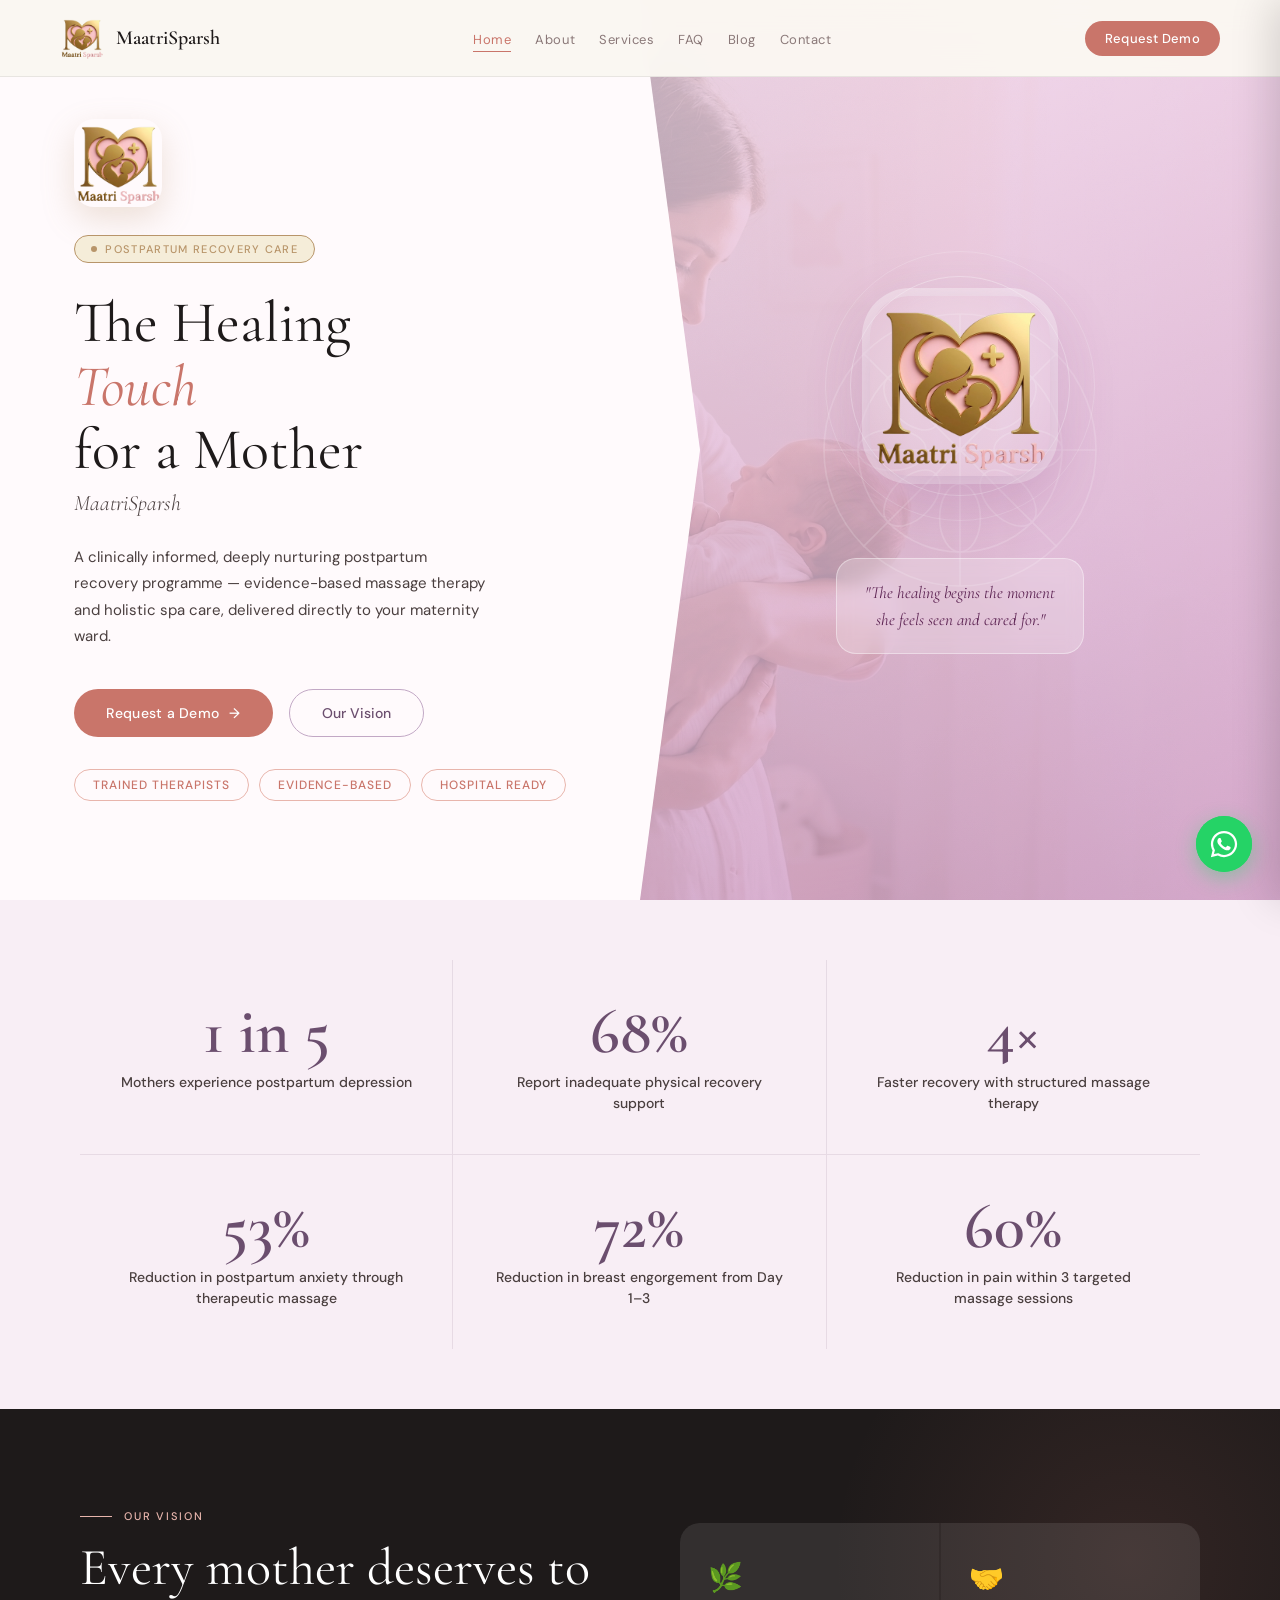
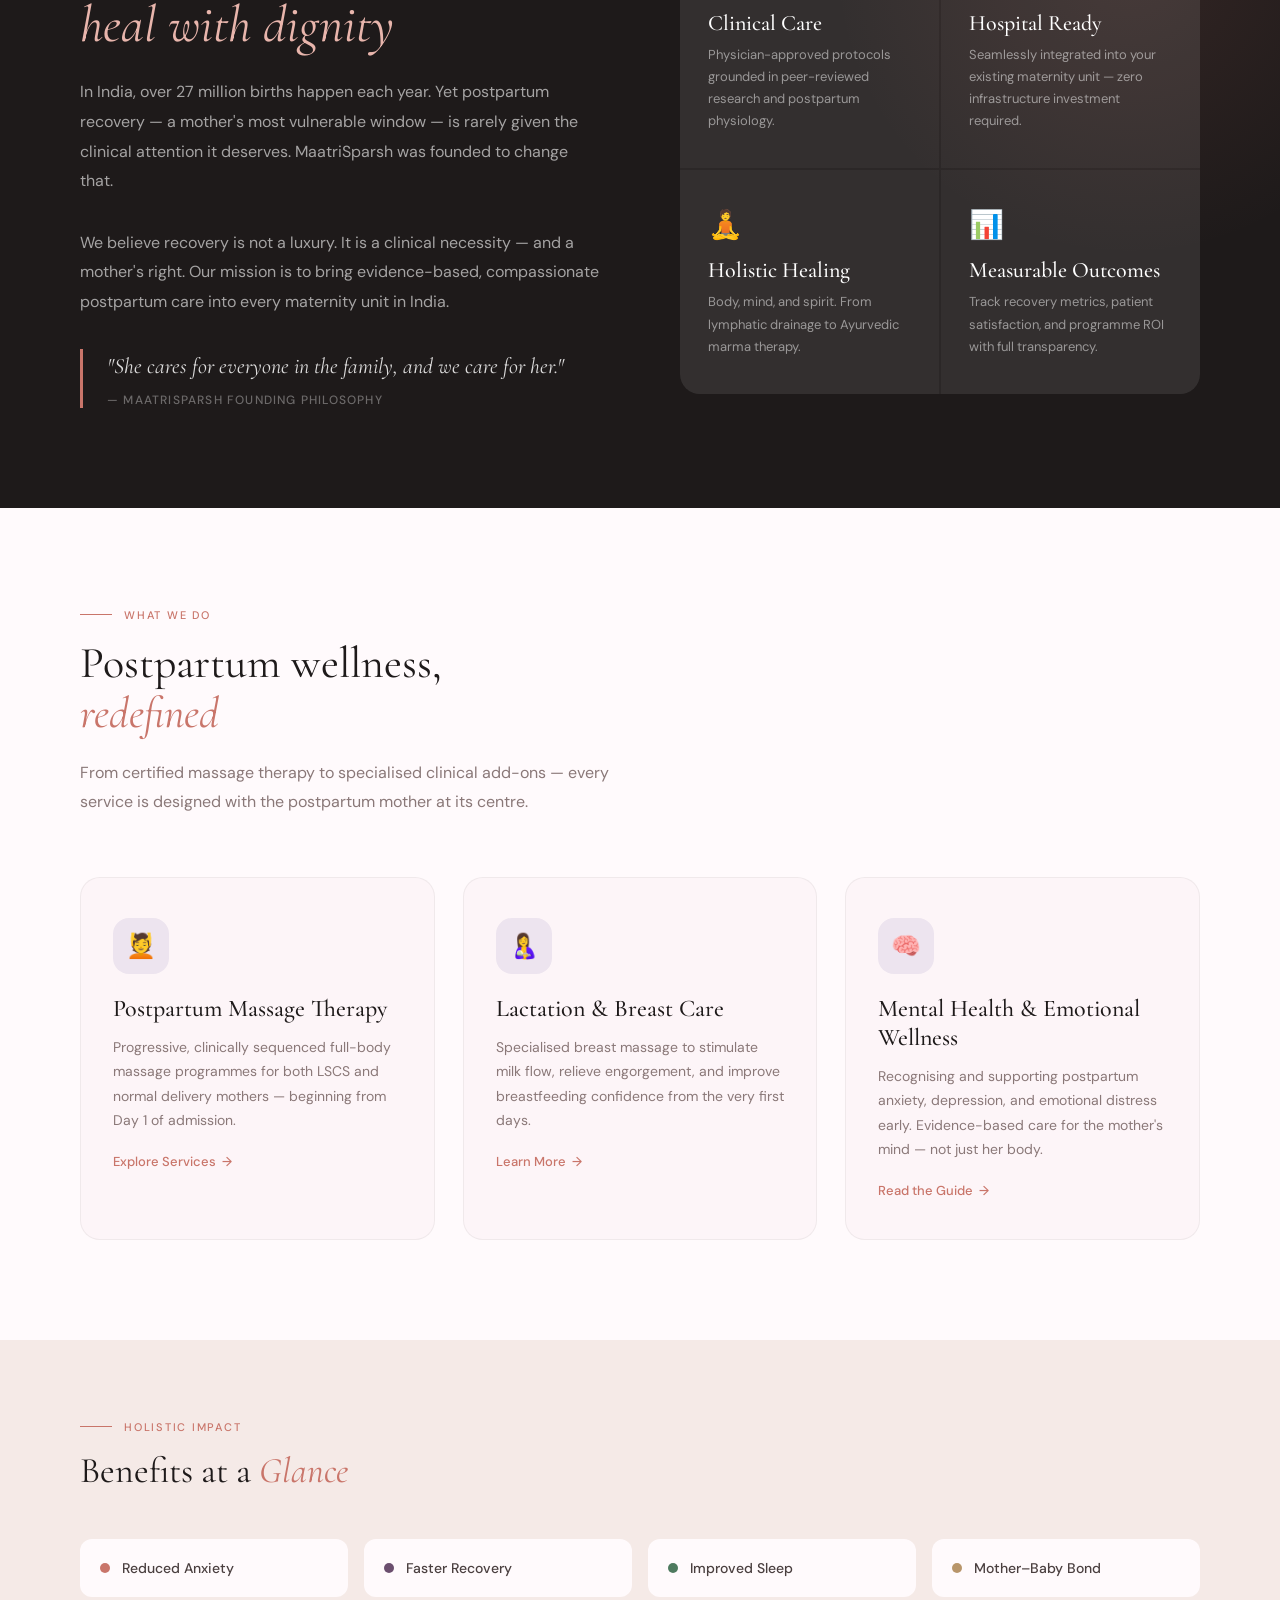
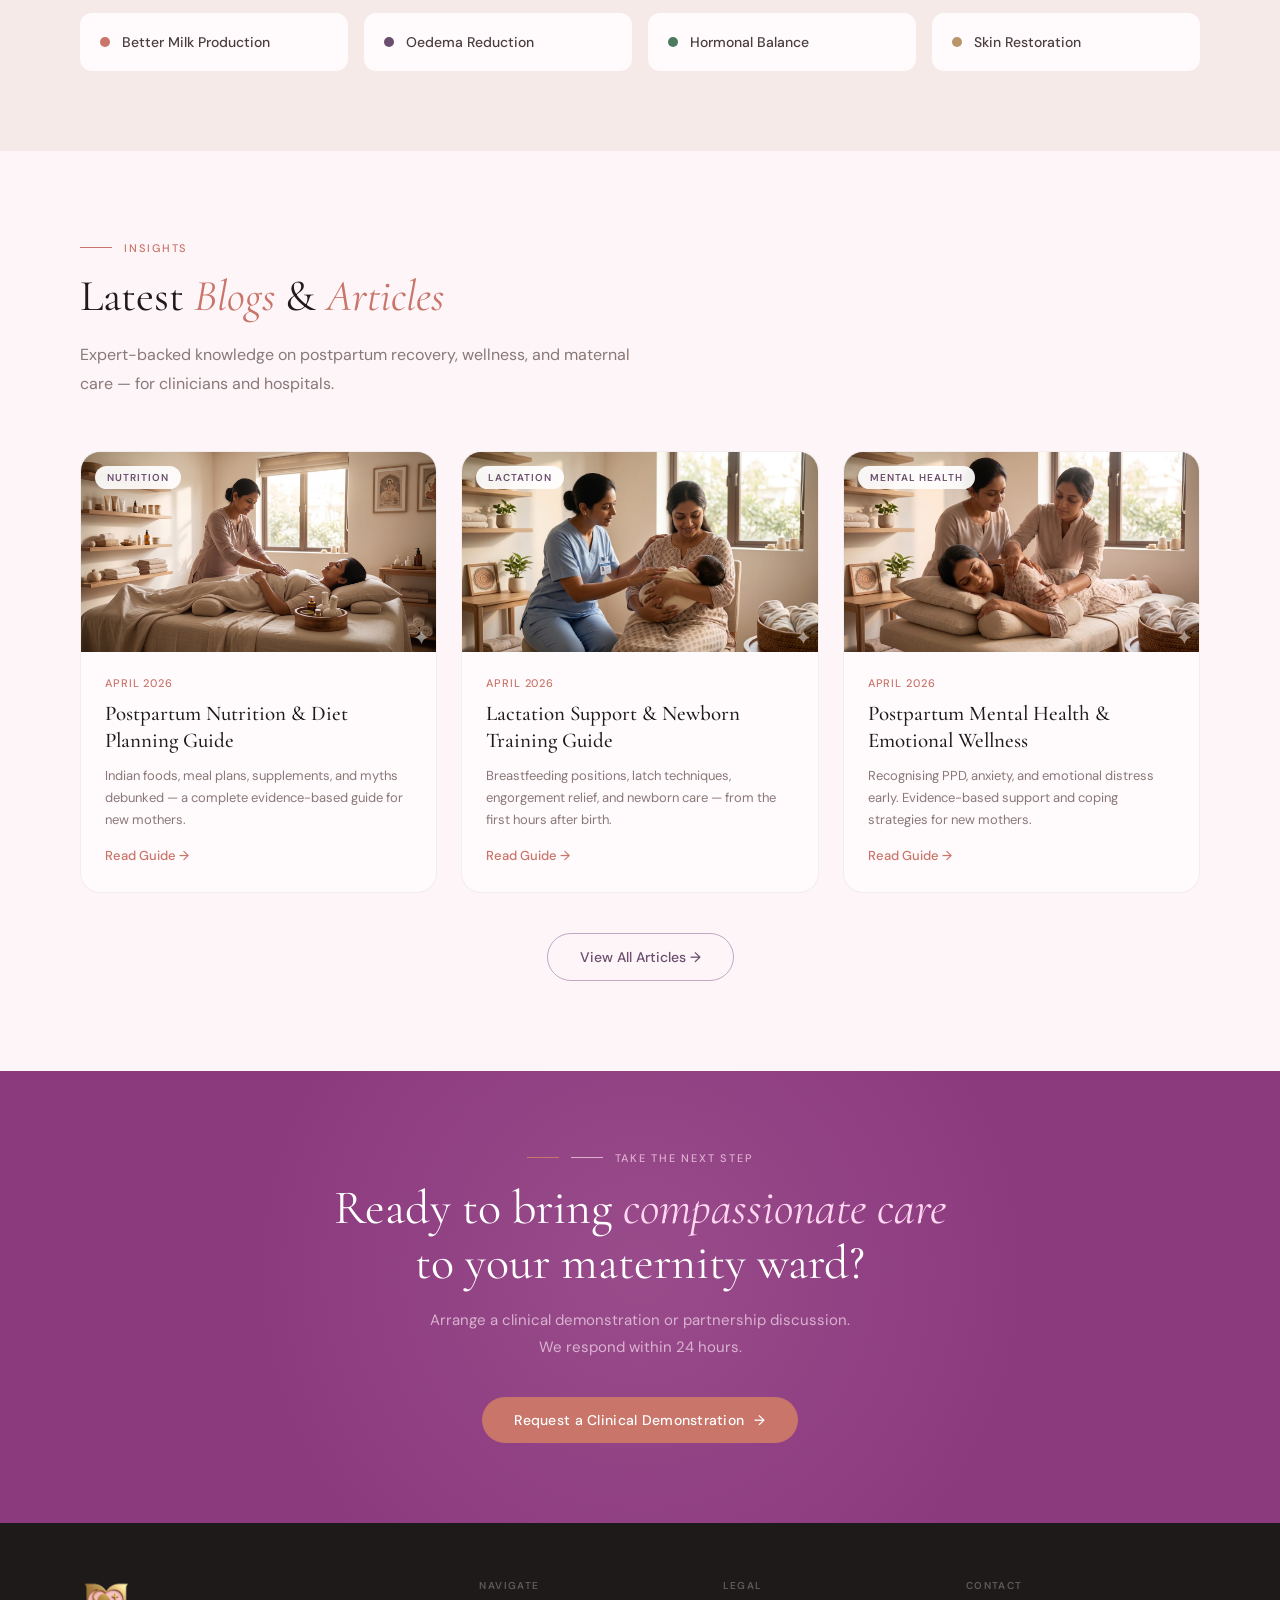
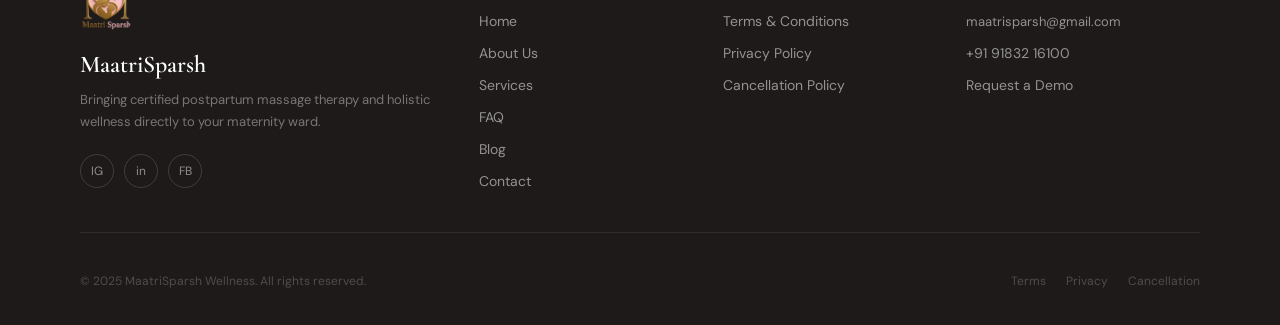
==== commit 4dfc3266: "removed journey(commented), moto change" ====
--- a/index.html
+++ b/index.html
@@ -921,7 +921,7 @@
       <p class="vision-text reveal">In India, over 27 million births happen each year. Yet postpartum recovery — a mother's most vulnerable window — is rarely given the clinical attention it deserves. MaatriSparsh was founded to change that.</p>
       <p class="vision-text reveal">We believe recovery is not a luxury. It is a clinical necessity — and a mother's right. Our mission is to bring evidence-based, compassionate postpartum care into every maternity unit in India.</p>
       <div class="vision-quote reveal">
-        <p class="vision-quote-text">"A healed mother is the foundation of a healthy family. We exist to make that healing possible."</p>
+        <p class="vision-quote-text">"She cares for everyone in the family, and we care for her."</p>
         <p class="vision-quote-attr">— MaatriSparsh Founding Philosophy</p>
       </div>
     </div>
@@ -977,9 +977,8 @@
     </div>
   </div>
 </section>
-
 <!-- JOURNEY -->
-<section class="journey-section">
+<!-- <section class="journey-section">
   <div class="section-label reveal">The Recovery Path</div>
   <h2 class="section-heading reveal">The MaatriSparsh <em>Journey</em></h2>
   <p class="section-lead reveal">A carefully sequenced recovery path — from first day of admission to radiant wellness.</p>
@@ -1010,7 +1009,7 @@
       <p class="step-text">Complete wellness session including spa & pedicure. Mother feels restored, confident, and joyful.</p>
     </div>
   </div>
-</section>
+</section> -->
 
 <!-- BENEFITS -->
 <section class="benefits-section">
@@ -1031,7 +1030,7 @@
 <!-- BLOG PREVIEW -->
 <section class="blogs-section">
   <div class="section-label reveal">Insights</div>
-  <h2 class="section-heading reveal">Latest <em>Articles</em></h2>
+  <h2 class="section-heading reveal">Latest <em>Blogs</em> & <em>Articles</em></h2>
   <p class="section-lead reveal">Expert-backed knowledge on postpartum recovery, wellness, and maternal care — for clinicians and hospitals.</p>
 
   <div class="blogs-grid">
